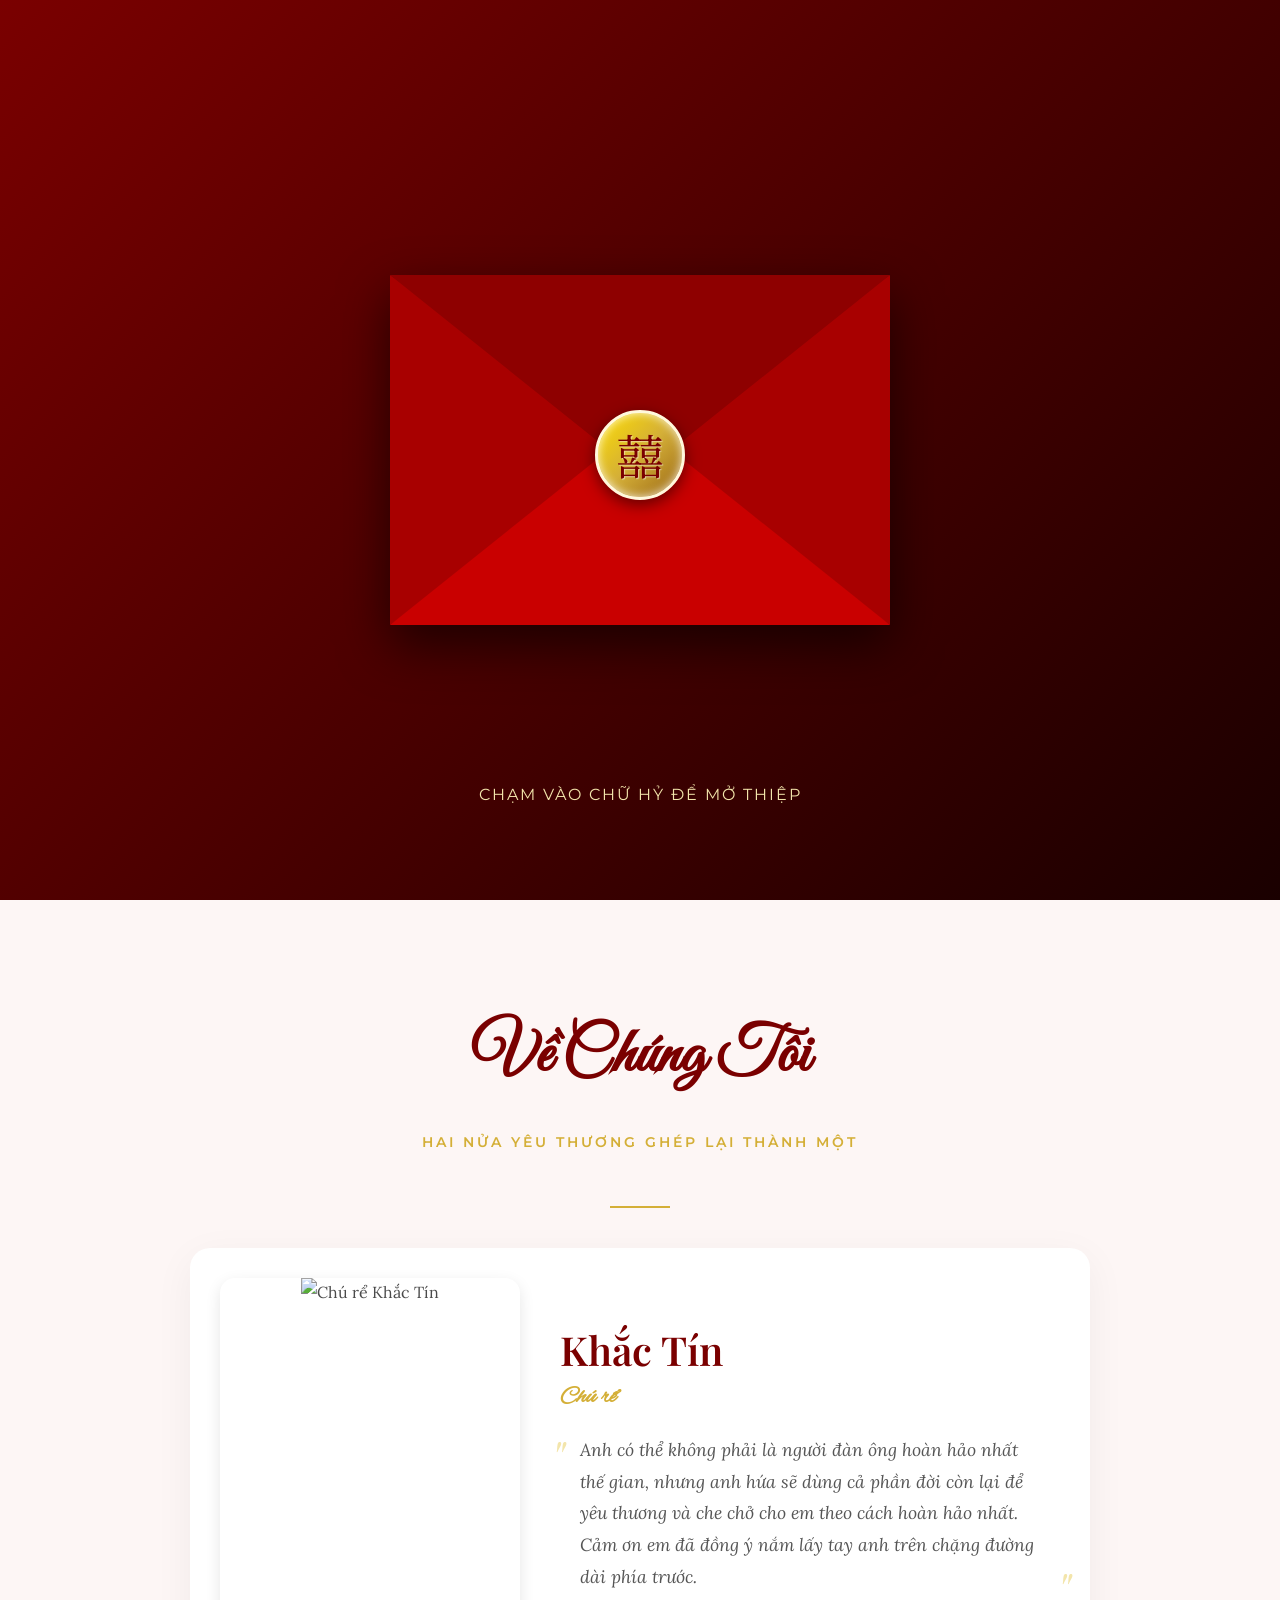
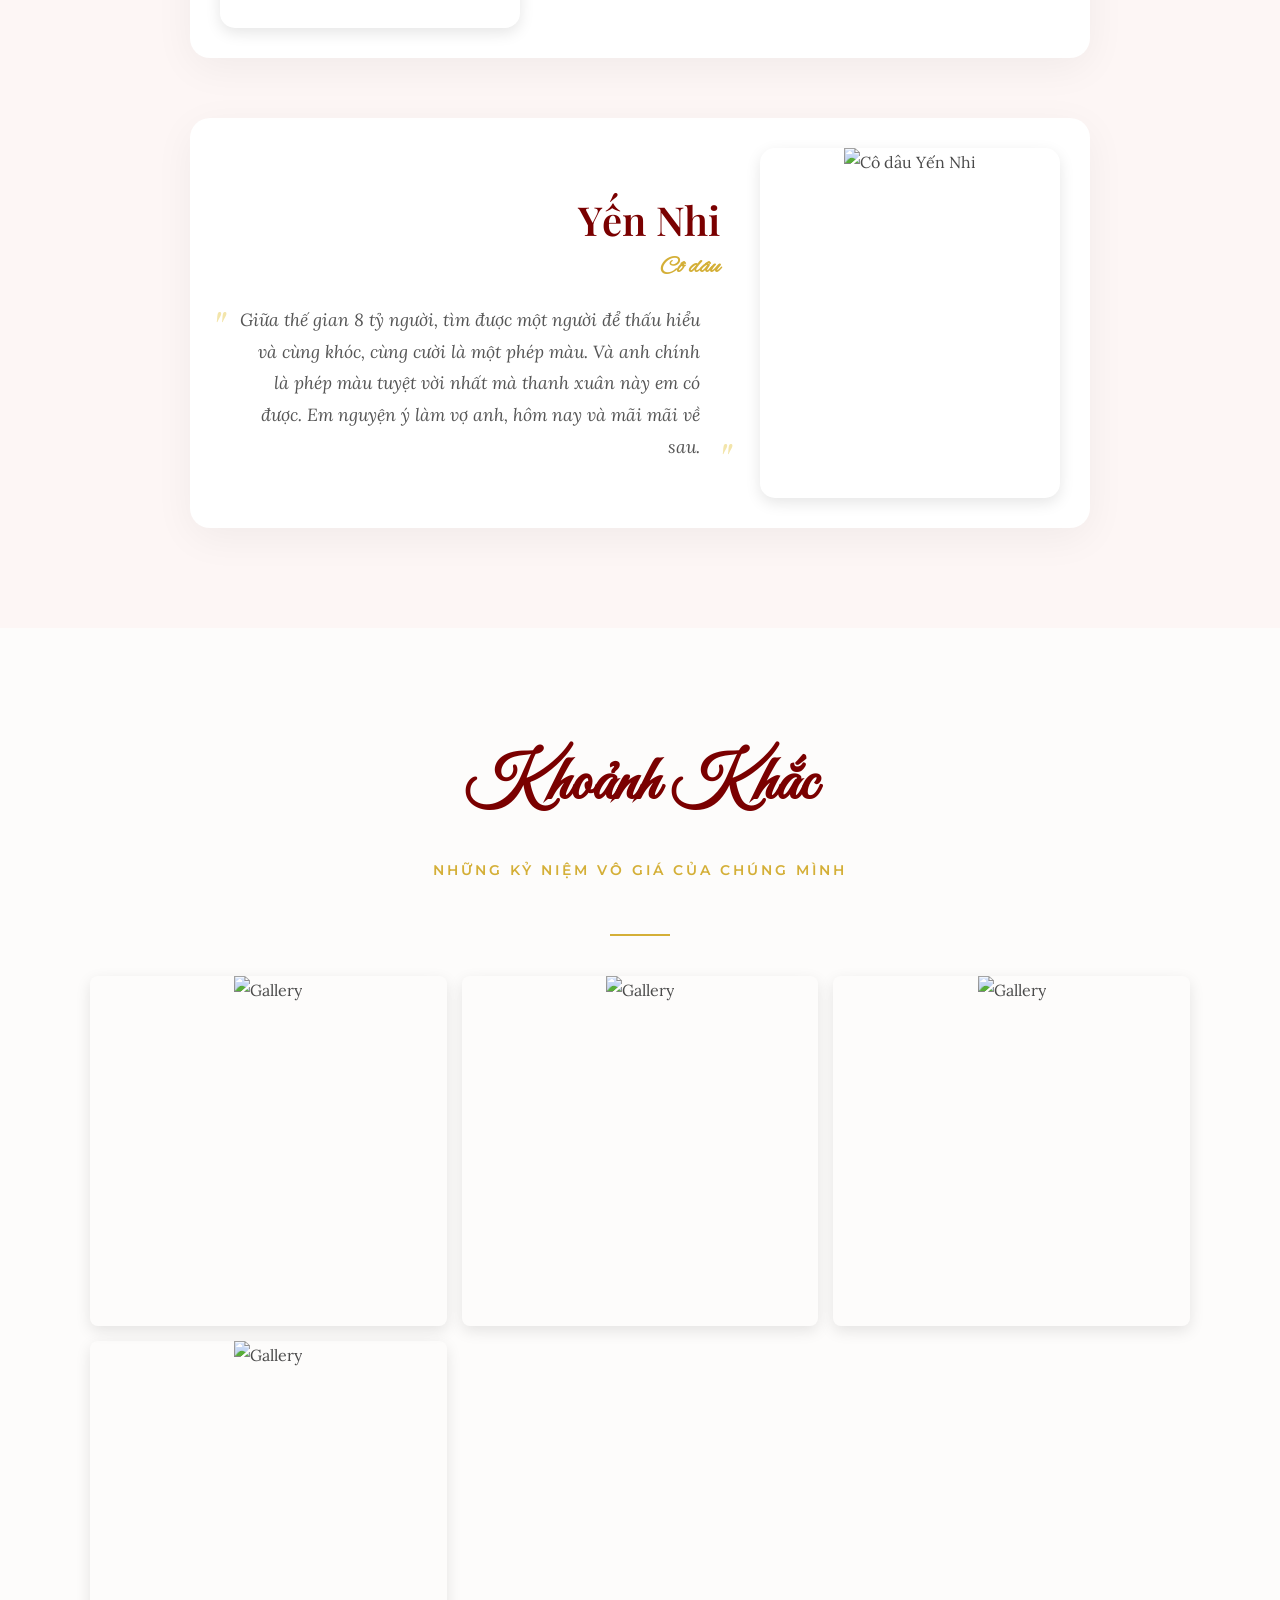
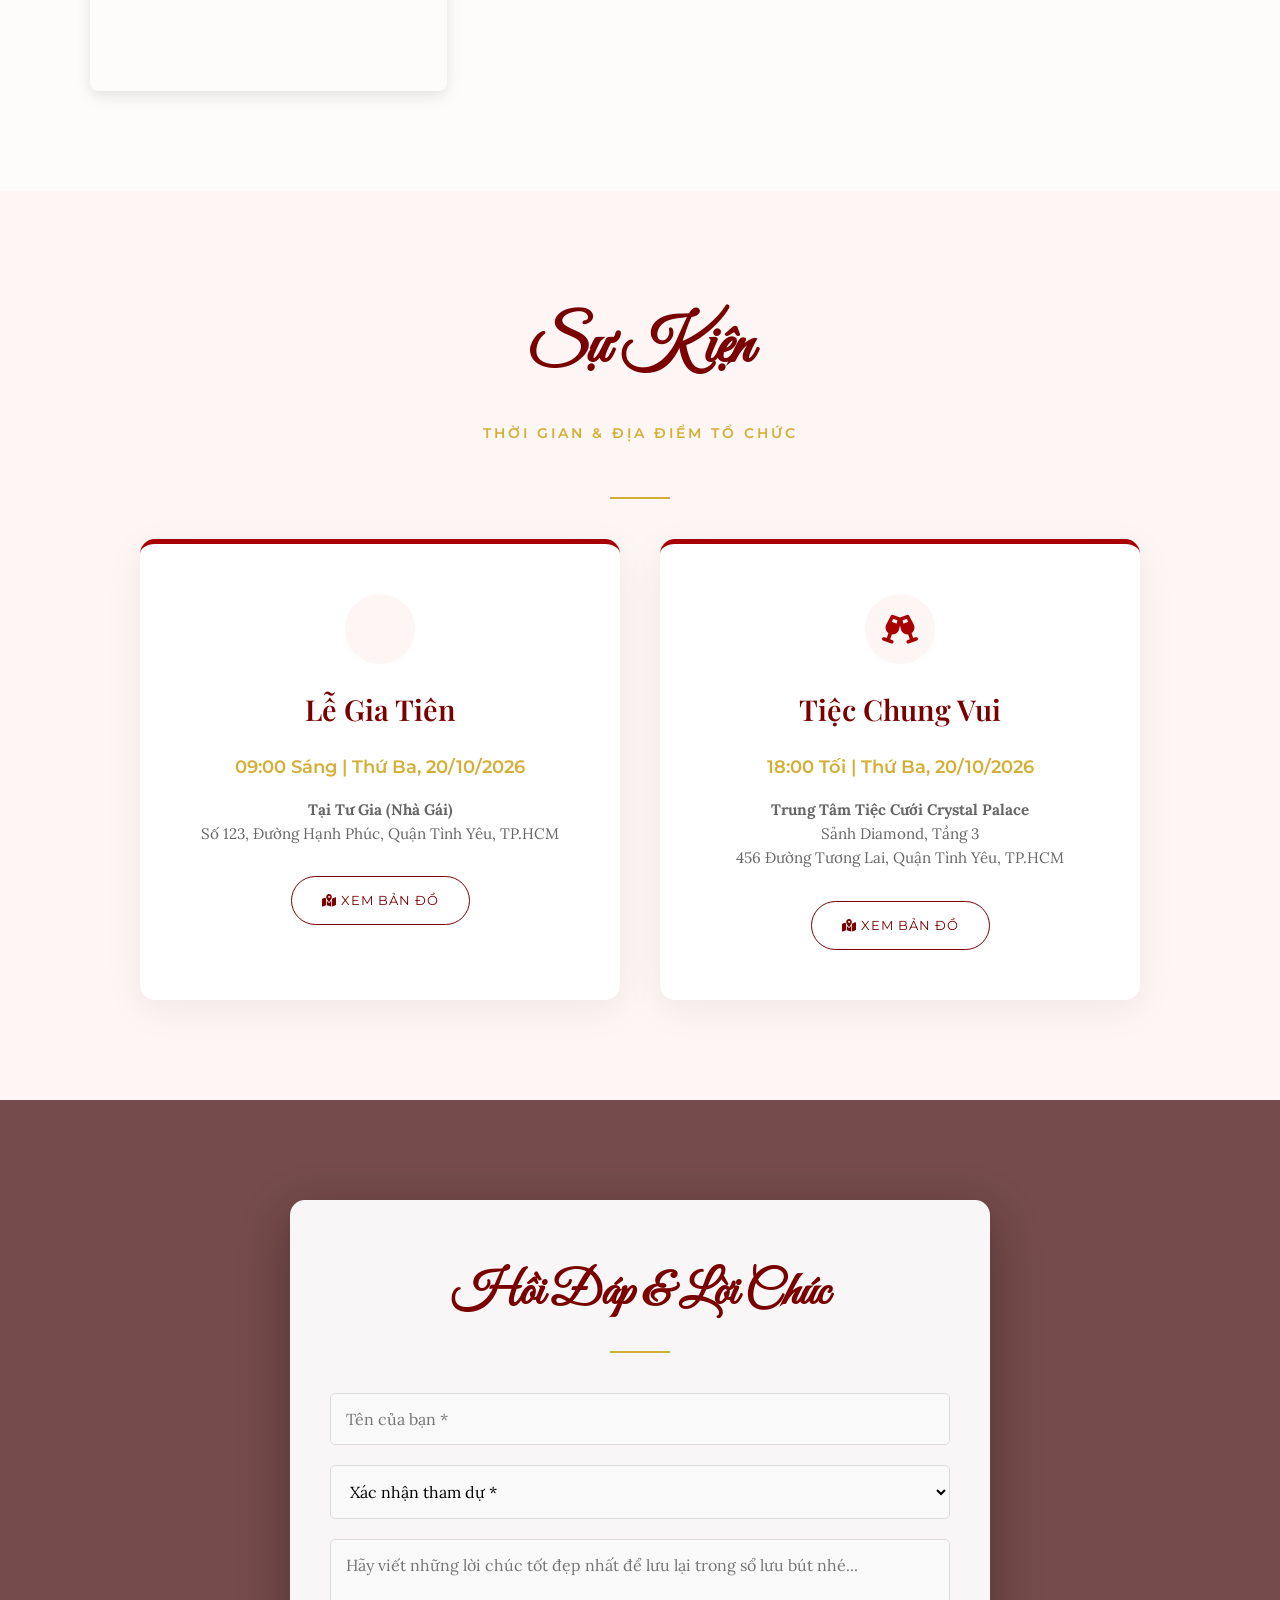
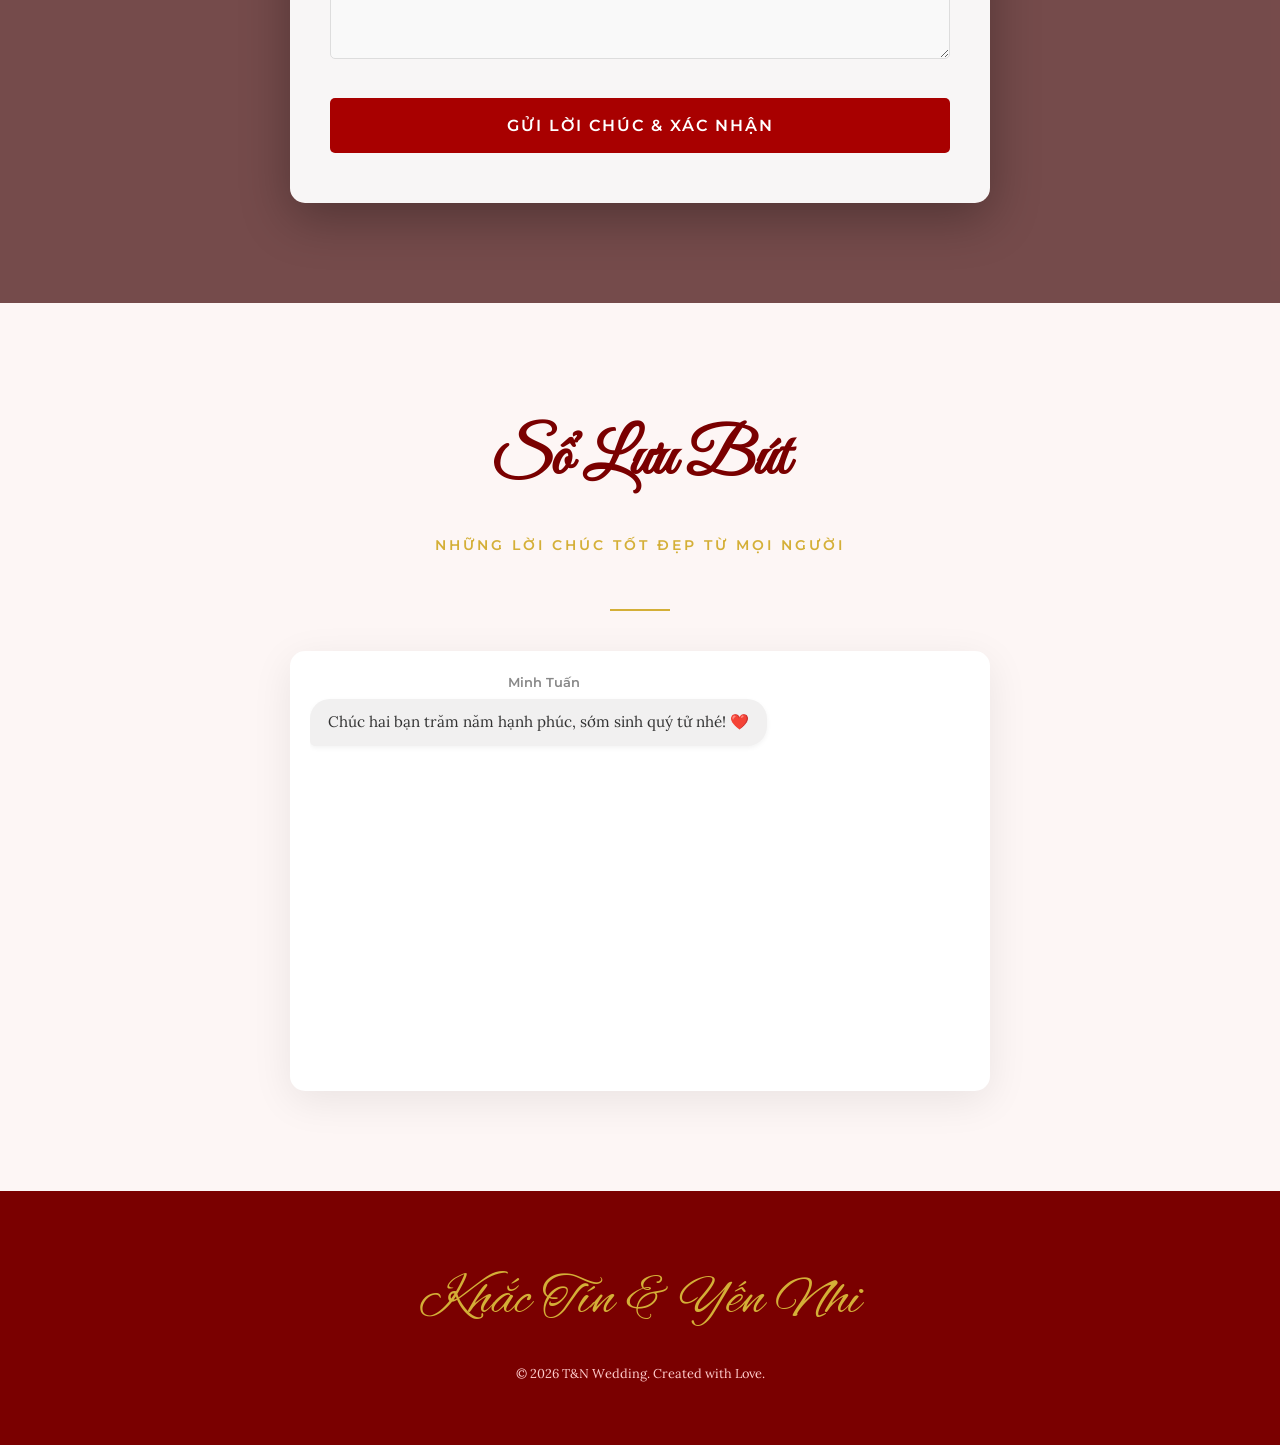
==== index.html @ aceb3335 "Add files via upload" ====
<!DOCTYPE html>
<html lang="vi">
<head>
    <meta charset="UTF-8">
    <meta name="viewport" content="width=device-width, initial-scale=1.0, maximum-scale=1.0, user-scalable=no">
    <title>Khắc Tín & Yến Nhi | The Wedding</title>

    <link rel="preconnect" href="https://fonts.googleapis.com">
    <link rel="preconnect" href="https://fonts.gstatic.com" crossorigin>
    <link href="https://fonts.googleapis.com/css2?family=Alex+Brush&family=Great+Vibes&family=Lora:ital,wght@0,400;0,500;0,600;1,400&family=Montserrat:wght@300;400;500;600&family=Playfair+Display:ital,wght@0,400;0,600;0,700;1,400&family=Noto+Serif+TC:wght@700&display=swap" rel="stylesheet">
    <link rel="stylesheet" href="https://cdnjs.cloudflare.com/ajax/libs/font-awesome/6.4.0/css/all.min.css">

    <style>
        /* ================= VARIABLES ================= */
        :root {
            --primary: #D4AF37; /* Màu vàng Gold */
            --primary-light: #F3E5AB;
            --red-dark: #7A0000; /* Đỏ đô thẫm */
            --red-main: #A80000; /* Đỏ thiệp cưới */
            --red-light: #C90000;
            --dark: #2C3E50;
            --text: #4A4A4A;
            --bg: #FDFCFB;
            --bg-alt: #Fdf6f5; /* Nền hơi ánh hồng nhẹ */
            --font-heading: 'Playfair Display', serif;
            --font-body: 'Lora', serif;
            --font-accent: 'Alex Brush', cursive;
            --font-save: 'Great Vibes', cursive;
            --font-sans: 'Montserrat', sans-serif;
            --font-hy: 'Noto Serif TC', serif; /* Font dành riêng cho chữ Hỷ */
        }

        /* ================= RESET & BASE ================= */
        * { margin: 0; padding: 0; box-sizing: border-box; }
        html { scroll-behavior: smooth; }
        body { font-family: var(--font-body); color: var(--text); background-color: var(--bg); line-height: 1.8; overflow-x: hidden; }
        h1, h2, h3, h4, h5 { font-family: var(--font-heading); color: var(--dark); font-weight: 600; }
        a { text-decoration: none; color: inherit; }

        /* ================= HIỆU ỨNG THIỆP ĐỎ CHỮ HỶ (ENVELOPE SCREEN) ================= */
        #envelope-screen {
            position: fixed; top: 0; left: 0; width: 100%; height: 100%;
            background: linear-gradient(135deg, var(--red-dark), #1a0000); /* Nền tối sang trọng */
            z-index: 99999; display: flex; justify-content: center; align-items: center;
            transition: opacity 1.5s ease, visibility 1.5s ease;
        }

        .env-scale-container {
            display: flex; justify-content: center; align-items: center;
            width: 100%; height: 100%;
        }

        .env-wrapper {
            position: relative; 
            width: 500px; height: 350px;
            perspective: 1000px; 
            animation: floatEnv 3s ease-in-out infinite alternate;
        }

        @keyframes floatEnv {
            0% { transform: translateY(0); }
            100% { transform: translateY(-15px); }
        }

        .env-back { position: absolute; width: 100%; height: 100%; background: var(--red-dark); border-radius: 5px; z-index: 1; box-shadow: 0 20px 50px rgba(0,0,0,0.6); }
        
        .env-letter {
            position: absolute; top: 15px; left: 15px; width: 470px; height: 320px;
            background: #fff url('https://www.transparenttextures.com/patterns/cream-paper.png');
            z-index: 2; border-radius: 5px; box-shadow: 0 2px 10px rgba(0,0,0,0.2);
            display: flex; flex-direction: column; align-items: center; padding-top: 40px;
            opacity: 0; 
            visibility: hidden;
            transition: transform 1s cubic-bezier(0.25, 1, 0.5, 1), opacity 0.5s ease; 
        }
        
        .env-letter h3 { font-family: var(--font-accent); color: var(--red-main); font-size: clamp(2rem, 6vw, 3rem); margin: 0; line-height: 1; text-shadow: 1px 1px 2px rgba(0,0,0,0.1); }
        .env-letter p { font-family: var(--font-sans); font-size: clamp(0.7rem, 2vw, 0.85rem); letter-spacing: 3px; color: var(--text); margin-top: 15px; text-transform: uppercase; font-weight: 600; }
        .env-letter .date { font-family: var(--font-heading); font-size: clamp(1.1rem, 3vw, 1.5rem); color: var(--primary); margin-top: 20px; font-weight: bold; letter-spacing: 2px;}
        
        .env-left { position: absolute; top: 0; left: 0; width: 0; height: 0; border-style: solid; border-width: 175px 0 175px 250px; border-color: transparent transparent transparent var(--red-main); z-index: 3; }
        .env-right { position: absolute; top: 0; right: 0; width: 0; height: 0; border-style: solid; border-width: 175px 250px 175px 0; border-color: transparent var(--red-main) transparent transparent; z-index: 3; }
        .env-bottom { position: absolute; bottom: 0; left: 0; width: 0; height: 0; border-style: solid; border-width: 0 250px 200px 250px; border-color: transparent transparent var(--red-light) transparent; z-index: 4; }
        
        .env-flap {
            position: absolute; top: 0; left: 0; width: 0; height: 0;
            border-style: solid; border-width: 200px 250px 0 250px;
            border-color: #8E0000 transparent transparent transparent;
            z-index: 5; transform-origin: top; transition: transform 0.8s ease;
        }

        .env-seal {
            position: absolute; top: 180px; left: 50%; transform: translate(-50%, -50%);
            width: 90px; height: 90px; background: linear-gradient(135deg, #FFDF00, #D4AF37, #996515); 
            border-radius: 50%; z-index: 6; cursor: pointer; color: var(--red-dark); 
            display: flex; align-items: center; justify-content: center;
            box-shadow: 0 5px 15px rgba(0,0,0,0.5), inset 0 0 10px rgba(255,255,255,0.8);
            transition: opacity 0.3s ease, transform 0.3s ease; border: 3px solid #FFF8DC;
        }
        .env-seal:hover { transform: translate(-50%, -50%) scale(1.1); box-shadow: 0 5px 25px rgba(212, 175, 55, 0.8); }
        .env-seal::after { content: '囍'; font-family: var(--font-hy); font-size: 3rem; line-height: 1; text-shadow: 1px 1px 1px rgba(255,255,255,0.5); }

        .env-wrapper.open { animation: none; }
        .env-wrapper.open .env-flap { transform: rotateX(180deg); z-index: 1;}
        .env-wrapper.open .env-seal { opacity: 0; pointer-events: none; }
        .env-wrapper.open .env-letter { opacity: 1; visibility: visible; }
        .env-wrapper.open .env-letter.slide-up { transform: translateY(-120px); z-index: 6; }

        .click-guide { position: absolute; bottom: 10%; color: var(--primary-light); font-family: var(--font-sans); letter-spacing: 2px; font-size: 1rem; animation: pulse 2s infinite; text-transform: uppercase;}

        @media (max-width: 600px) {
            .env-wrapper { transform: scale(0.65); }
            @keyframes floatEnv { 0% { transform: scale(0.65) translateY(0); } 100% { transform: scale(0.65) translateY(-10px); } }
            .env-wrapper.open { transform: scale(0.65); }
        }

        /* ================= MUSIC CONTROLS ================= */
        .music-controls { position: fixed; bottom: 30px; right: 30px; z-index: 1000; display: flex; gap: 10px; align-items: center; }
        .ctrl-btn { width: 45px; height: 45px; border-radius: 50%; background: rgba(255, 255, 255, 0.9); color: var(--red-main); display: flex; justify-content: center; align-items: center; font-size: 1.2rem; cursor: pointer; border: 1px solid var(--red-main); box-shadow: 0 4px 15px rgba(0,0,0,0.1); transition: all 0.3s; }
        .ctrl-btn:hover { background: var(--red-main); color: #fff; }
        #play-btn.playing { animation: rotateDisk 4s linear infinite; background: var(--red-main); color: #fff; }
        @keyframes rotateDisk { 100% { transform: rotate(360deg); } }

        /* ================= MOUSE TRAIL (HOA HỒNG RƠI) ================= */
        .trail-petal { position: absolute; pointer-events: none; z-index: 9998; width: 15px; height: 15px; background: rgba(201, 0, 0, 0.6); border-radius: 50% 0 50% 0; animation: fadeFloat 1.5s ease-out forwards; box-shadow: inset 0 0 5px rgba(0,0,0,0.2); }
        @keyframes fadeFloat { 0% { opacity: 1; transform: scale(1) rotate(0deg); } 100% { opacity: 0; transform: scale(0.5) translate(20px, 50px) rotate(180deg); } }

        /* ================= ANIMATIONS ================= */
        .fade-up { opacity: 0; transform: translateY(40px); transition: opacity 1s ease-out, transform 1s ease-out; }
        .is-visible { opacity: 1; transform: translateY(0) scale(1); }
        .delay-1 { transition-delay: 0.2s; } .delay-2 { transition-delay: 0.4s; }

        /* ================= HERO SECTION (TÊN & NGÀY CƯỚI) ================= */
        .hero { position: relative; height: 100vh; background: url('https://images.unsplash.com/photo-1511285560929-80b456fea0bc?q=80&w=2000&auto=format&fit=crop') center/cover no-repeat; background-attachment: fixed; display: flex; align-items: center; justify-content: center; text-align: center; color: #fff; overflow: hidden; }
        .hero::before { content: ''; position: absolute; top: 0; left: 0; width: 100%; height: 100%; background: linear-gradient(to bottom, rgba(0,0,0,0.3) 0%, rgba(122,0,0,0.6) 100%); }
        .hero-content { position: relative; z-index: 2; padding: 20px; width: 100%;}
        
        .hero-subtitle { font-family: var(--font-save); font-size: clamp(2.5rem, 6vw, 4rem); color: var(--primary-light); margin-bottom: 5px; text-shadow: 2px 2px 5px rgba(0,0,0,0.6); }
        .hero-title { font-family: var(--font-accent); font-size: clamp(3.5rem, 10vw, 7rem); margin-bottom: 10px; text-shadow: 2px 2px 8px rgba(0,0,0,0.7); line-height: 1.2; }
        .hero-date { font-family: var(--font-heading); font-size: clamp(1.2rem, 3vw, 2.5rem); font-weight: 700; letter-spacing: 4px; border-top: 2px solid var(--primary); border-bottom: 2px solid var(--primary); display: inline-block; padding: 10px 30px; margin-top: 15px; text-shadow: 1px 1px 3px rgba(0,0,0,0.5); color: #fff; }

        /* ================= SECTION COMMON ================= */
        .section { padding: 100px 20px; text-align: center; }
        .section-bg { background-color: var(--bg-alt); }
        .section-title { margin-bottom: 15px; color: var(--red-dark); font-family: var(--font-save); font-size: clamp(3rem, 8vw, 4rem); }
        .section-subtitle { font-family: var(--font-sans); font-size: 0.9rem; letter-spacing: 3px; color: var(--primary); text-transform: uppercase; display: block; margin-bottom: 50px; font-weight: 600; }
        .divider { width: 60px; height: 2px; background: var(--primary); margin: 0 auto 40px; }

        /* ================= LỜI NÓI CÔ DÂU CHÚ RỂ ================= */
        .couple-container { max-width: 900px; margin: 0 auto; display: flex; flex-direction: column; gap: 60px; }
        .couple-card { display: flex; align-items: center; gap: 40px; background: #fff; padding: 30px; border-radius: 20px; box-shadow: 0 10px 40px rgba(0,0,0,0.05); }
        .couple-card.reverse { flex-direction: row-reverse; }
        
        .couple-img { flex: 0 0 300px; height: 350px; border-radius: 15px; overflow: hidden; box-shadow: 0 5px 15px rgba(0,0,0,0.1); position: relative; }
        .couple-img img { width: 100%; height: 100%; object-fit: cover; transition: transform 0.6s; }
        .couple-card:hover .couple-img img { transform: scale(1.05); }
        
        .couple-text { flex: 1; text-align: left; }
        .couple-card.reverse .couple-text { text-align: right; }
        .couple-text h3 { font-family: var(--font-heading); font-size: 2.5rem; color: var(--red-dark); margin-bottom: 15px; }
        .couple-text h3 span { font-family: var(--font-accent); font-size: 1.5rem; color: var(--primary); display: block; margin-top: -10px; }
        .couple-text p { font-size: 1.1rem; color: #555; line-height: 1.8; font-style: italic; position: relative; padding: 0 20px; }
        .couple-text p::before, .couple-text p::after { content: '"'; font-family: var(--font-heading); font-size: 3rem; color: var(--primary-light); position: absolute; }
        .couple-text p::before { top: -20px; left: -10px; }
        .couple-text p::after { bottom: -40px; right: -10px; }

        /* ================= GALLERY & LIGHTBOX ================= */
        .gallery-grid { display: grid; grid-template-columns: repeat(auto-fit, minmax(280px, 1fr)); gap: 15px; max-width: 1100px; margin: 0 auto; }
        .gallery-item { position: relative; overflow: hidden; border-radius: 8px; height: 350px; cursor: pointer; box-shadow: 0 5px 15px rgba(0,0,0,0.1); }
        .gallery-item img { width: 100%; height: 100%; object-fit: cover; transition: transform 0.6s ease; }
        .gallery-item::after { content: 'Xem khoảnh khắc'; font-family: var(--font-sans); position: absolute; top: 50%; left: 50%; transform: translate(-50%, -50%) scale(0); color: #fff; border: 1px solid #fff; padding: 10px 20px; transition: transform 0.4s ease; z-index: 2; text-transform: uppercase; font-size: 0.8rem; letter-spacing: 2px; background: rgba(168, 0, 0, 0.4); }
        .gallery-item::before { content: ''; position: absolute; top: 0; left: 0; width: 100%; height: 100%; background: rgba(0, 0, 0, 0.3); opacity: 0; transition: opacity 0.4s ease; z-index: 1; }
        .gallery-item:hover img { transform: scale(1.1); }
        .gallery-item:hover::before { opacity: 1; }
        .gallery-item:hover::after { transform: translate(-50%, -50%) scale(1); }

        .modal { display: none; position: fixed; z-index: 100000; padding-top: 50px; left: 0; top: 0; width: 100%; height: 100%; background-color: rgba(0,0,0,0.9); backdrop-filter: blur(5px); }
        .modal-content { margin: auto; display: block; max-width: 90%; max-height: 75vh; border-radius: 5px; box-shadow: 0 0 20px rgba(255,255,255,0.1); animation: zoom 0.6s; object-fit: contain; }
        #caption { margin: auto; display: block; width: 80%; max-width: 700px; text-align: center; color: #fff; padding: 20px 0; height: 150px; font-family: var(--font-body); font-size: 1.2rem; font-style: italic; animation: zoom 0.6s; }
        .close { position: absolute; top: 20px; right: 35px; color: #f1f1f1; font-size: 40px; font-weight: bold; transition: 0.3s; cursor: pointer; }
        .close:hover, .close:focus { color: var(--primary); text-decoration: none; cursor: pointer; }
        @keyframes zoom { from {transform:scale(0.8); opacity:0} to {transform:scale(1); opacity:1} }

        /* ================= THỜI GIAN ĐỊA ĐIỂM ================= */
        .events-container { display: flex; flex-wrap: wrap; justify-content: center; gap: 40px; max-width: 1000px; margin: 0 auto; }
        .event-card { flex: 1; min-width: 300px; background: #fff; padding: 50px 30px; border-radius: 15px; box-shadow: 0 10px 40px rgba(0,0,0,0.06); position: relative; border-top: 5px solid var(--red-main); }
        .event-icon { width: 70px; height: 70px; background: var(--bg-alt); border-radius: 50%; display: flex; justify-content: center; align-items: center; margin: 0 auto 20px; font-size: 1.8rem; color: var(--red-main); }
        .event-card h3 { font-size: 1.8rem; margin-bottom: 15px; font-family: var(--font-heading); color: var(--red-dark);}
        .event-time { font-family: var(--font-sans); font-weight: 600; color: var(--primary); margin-bottom: 15px; font-size: 1.1rem; }
        .event-address { color: #666; margin-bottom: 30px; font-size: 0.95rem; line-height: 1.6; }
        .btn { display: inline-block; padding: 12px 30px; background: transparent; color: var(--red-dark); border: 1px solid var(--red-dark); border-radius: 30px; font-family: var(--font-sans); font-size: 0.8rem; text-transform: uppercase; letter-spacing: 1px; transition: all 0.3s; }
        .btn:hover { background: var(--red-main); color: #fff; border-color: var(--red-main); }

        /* ================= RSVP FORM ================= */
        .rsvp-section { background: url('https://images.unsplash.com/photo-1469334031218-e382a71b716b?q=80&w=2000&auto=format&fit=crop') center/cover fixed; position: relative; padding: 100px 20px; }
        .rsvp-section::before { content: ''; position: absolute; top: 0; left: 0; width: 100%; height: 100%; background: rgba(60, 0, 0, 0.7); }
        .rsvp-form { position: relative; z-index: 2; max-width: 700px; margin: 0 auto; background: rgba(255,255,255,0.95); padding: 50px 40px; border-radius: 15px; box-shadow: 0 15px 50px rgba(0,0,0,0.3); }
        .form-group { margin-bottom: 20px; text-align: left; }
        .form-control { width: 100%; padding: 15px; border: 1px solid #ddd; border-radius: 5px; font-family: var(--font-body); font-size: 1rem; background: #f9f9f9; transition: border-color 0.3s; }
        .form-control:focus { outline: none; border-color: var(--red-main); background: #fff; }
        textarea.form-control { resize: vertical; min-height: 120px; }
        .btn-submit { width: 100%; background: var(--red-main); color: #fff; border: none; padding: 18px; font-family: var(--font-sans); font-size: 1rem; font-weight: 600; text-transform: uppercase; letter-spacing: 2px; border-radius: 5px; cursor: pointer; transition: background 0.3s; margin-top: 10px; }
        .btn-submit:hover { background: var(--red-dark); }

        /* ================= SỔ LƯU BÚT (MESSENGER CHAT BUBBLES) ================= */
        .chat-wrapper { max-width: 700px; margin: 0 auto; background: #fff; border-radius: 15px; padding: 20px; box-shadow: 0 10px 40px rgba(0,0,0,0.08); }
        .chat-container { height: 400px; overflow-y: auto; display: flex; flex-direction: column; gap: 15px; padding-right: 10px; scroll-behavior: smooth; }
        .chat-message { display: flex; flex-direction: column; max-width: 80%; animation: popIn 0.5s cubic-bezier(0.175, 0.885, 0.32, 1.275) forwards; opacity: 0; transform: translateY(20px); }
        .chat-message.left { align-self: flex-start; }
        .chat-message.right { align-self: flex-end; }
        .chat-sender { font-size: 0.8rem; font-family: var(--font-sans); color: #888; margin-bottom: 5px; margin-left: 10px; font-weight: 600;}
        .chat-message.right .chat-sender { text-align: right; margin-right: 10px; margin-left: 0; color: var(--red-main); }
        .chat-bubble { padding: 12px 18px; border-radius: 20px; font-size: 0.95rem; line-height: 1.5; word-wrap: break-word; font-family: var(--font-body); box-shadow: 0 2px 5px rgba(0,0,0,0.05);}
        .chat-message.left .chat-bubble { background: #f1f0f0; color: #333; border-bottom-left-radius: 5px; }
        .chat-message.right .chat-bubble { background: var(--red-main); color: #fff; border-bottom-right-radius: 5px; }
        
        @keyframes popIn { to { opacity: 1; transform: translateY(0); } }
        
        /* Tùy chỉnh thanh cuộn cho khung chat */
        .chat-container::-webkit-scrollbar { width: 6px; }
        .chat-container::-webkit-scrollbar-track { background: #f9f9f9; border-radius: 10px;}
        .chat-container::-webkit-scrollbar-thumb { background: #ccc; border-radius: 10px;}
        .chat-container::-webkit-scrollbar-thumb:hover { background: #aaa; }

        footer { background: var(--red-dark); color: #fff; padding: 60px 20px; text-align: center; }
        .footer-names { font-family: var(--font-accent); font-size: 3.5rem; color: var(--primary); margin-bottom: 10px; }

        /* ================= RESPONSIVE ================= */
        @media (max-width: 768px) {
            .couple-card, .couple-card.reverse { flex-direction: column; text-align: center; padding: 20px; }
            .couple-img { flex: none; width: 100%; height: 300px; }
            .couple-text { text-align: center; padding: 20px 0 0 0;}
            .couple-card.reverse .couple-text { text-align: center; }
            
            .gallery-item { height: 250px; }
            .music-controls { bottom: 20px; right: 20px; }
            .rsvp-form { padding: 30px 20px; }
            .chat-message { max-width: 90%; }
        }
    </style>
</head>
<body>

    <audio id="open-sound" src="https://assets.mixkit.co/active_storage/sfx/2045/2045-preview.mp3" preload="auto"></audio>

    <div id="envelope-screen">
        <div class="env-scale-container">
            <div class="env-wrapper" id="env-wrapper">
                <div class="env-back"></div>
                <div class="env-letter" id="env-letter">
                    <h3>Khắc Tín & Yến Nhi</h3>
                    <div class="date">20 . 10 . 2026</div>
                    <p>Trân trọng kính mời</p>
                    <i class="fa-solid fa-heart" style="color: var(--red-main); margin-top: 15px; font-size: 1.5rem;"></i>
                </div>
                <div class="env-left"></div>
                <div class="env-right"></div>
                <div class="env-bottom"></div>
                <div class="env-flap"></div>
                <div class="env-seal" id="env-seal"></div>
            </div>
        </div>
        <p class="click-guide">Chạm vào chữ Hỷ để mở thiệp</p>
    </div>

    <audio id="bg-audio"></audio>
    <div class="music-controls">
        <div class="ctrl-btn" id="play-btn" title="Phát / Tạm dừng"><i class="fa-solid fa-music"></i></div>
        <div class="ctrl-btn" id="next-btn" title="Bài tiếp theo"><i class="fa-solid fa-forward-step"></i></div>
    </div>

    <div id="gallery-modal" class="modal">
        <span class="close" id="close-modal">×</span>
        <img class="modal-content" id="img-01">
        <div id="caption"></div>
    </div>

    <section class="hero" id="top">
        <div class="hero-content fade-up">
            <div class="hero-subtitle">Save The Date</div>
            <h1 class="hero-title">Khắc Tín & Yến Nhi</h1>
            <div class="hero-date">20 . 10 . 2026</div>
        </div>
    </section>

    <section class="section section-bg">
        <h2 class="section-title fade-up">Về Chúng Tôi</h2>
        <span class="section-subtitle fade-up">Hai nửa yêu thương ghép lại thành một</span>
        <div class="divider fade-up"></div>
        
        <div class="couple-container">
            <div class="couple-card fade-up delay-1">
                <div class="couple-img">
                    <img src="https://images.unsplash.com/photo-1506794778202-cad84cf45f1d?q=80&w=800&auto=format&fit=crop" alt="Chú rể Khắc Tín">
                </div>
                <div class="couple-text">
                    <h3>Khắc Tín <span>Chú rể</span></h3>
                    <p>Anh có thể không phải là người đàn ông hoàn hảo nhất thế gian, nhưng anh hứa sẽ dùng cả phần đời còn lại để yêu thương và che chở cho em theo cách hoàn hảo nhất. Cảm ơn em đã đồng ý nắm lấy tay anh trên chặng đường dài phía trước.</p>
                </div>
            </div>

            <div class="couple-card reverse fade-up delay-2">
                <div class="couple-img">
                    <img src="https://images.unsplash.com/photo-1534528741775-53994a69daeb?q=80&w=800&auto=format&fit=crop" alt="Cô dâu Yến Nhi">
                </div>
                <div class="couple-text">
                    <h3>Yến Nhi <span>Cô dâu</span></h3>
                    <p>Giữa thế gian 8 tỷ người, tìm được một người để thấu hiểu và cùng khóc, cùng cười là một phép màu. Và anh chính là phép màu tuyệt vời nhất mà thanh xuân này em có được. Em nguyện ý làm vợ anh, hôm nay và mãi mãi về sau.</p>
                </div>
            </div>
        </div>
    </section>

    <section class="section">
        <h2 class="section-title fade-up">Khoảnh Khắc</h2>
        <span class="section-subtitle fade-up">Những kỷ niệm vô giá của chúng mình</span>
        <div class="divider fade-up"></div>
        <div class="gallery-grid">
            <div class="gallery-item fade-up delay-1" data-caption="Chuyến du lịch đầu tiên cùng nhau. Bầu trời hôm ấy rất xanh, và nụ cười em rất đẹp.">
                <img src="https://images.unsplash.com/photo-1519741497674-611481863552?q=80&w=800&auto=format&fit=crop" alt="Gallery">
            </div>
            <div class="gallery-item fade-up delay-2" data-caption="Khoảnh khắc anh nói 'Làm vợ anh nhé' và cái gật đầu trong nước mắt hạnh phúc của em.">
                <img src="https://images.unsplash.com/photo-1511285560929-80b456fea0bc?q=80&w=800&auto=format&fit=crop" alt="Gallery">
            </div>
            <div class="gallery-item fade-up delay-1" data-caption="Giây phút rèm kéo ra khi em thử váy cưới, anh biết mình là người đàn ông may mắn nhất.">
                <img src="https://images.unsplash.com/photo-1606800052052-a08af7148866?q=80&w=800&auto=format&fit=crop" alt="Gallery">
            </div>
            <div class="gallery-item fade-up delay-2" data-caption="Dù bão giông hay nắng đẹp, chỉ cần nắm tay nhau, chúng ta sẽ vượt qua tất cả.">
                <img src="https://images.unsplash.com/photo-1465495976277-4387d4b0b4c6?q=80&w=800&auto=format&fit=crop" alt="Gallery">
            </div>
        </div>
    </section>

    <section class="section section-bg">
        <h2 class="section-title fade-up">Sự Kiện</h2>
        <span class="section-subtitle fade-up">Thời gian & Địa điểm tổ chức</span>
        <div class="divider fade-up"></div>
        <div class="events-container">
            <div class="event-card fade-up delay-1">
                <div class="event-icon"><i class="fa-solid fa-house-chimney-heart"></i></div>
                <h3>Lễ Gia Tiên</h3>
                <div class="event-time">09:00 Sáng | Thứ Ba, 20/10/2026</div>
                <p class="event-address"><strong>Tại Tư Gia (Nhà Gái)</strong><br>Số 123, Đường Hạnh Phúc, Quận Tình Yêu, TP.HCM</p>
                <a href="https://maps.google.com/?q=Ho+Chi+Minh+City" target="_blank" class="btn"><i class="fa-solid fa-map-location-dot"></i> Xem Bản Đồ</a>
            </div>
            <div class="event-card fade-up delay-2">
                <div class="event-icon"><i class="fa-solid fa-champagne-glasses"></i></div>
                <h3>Tiệc Chung Vui</h3>
                <div class="event-time">18:00 Tối | Thứ Ba, 20/10/2026</div>
                <p class="event-address"><strong>Trung Tâm Tiệc Cưới Crystal Palace</strong><br>Sảnh Diamond, Tầng 3<br>456 Đường Tương Lai, Quận Tình Yêu, TP.HCM</p>
                <a href="https://maps.google.com/?q=Crystal+Palace+Ho+Chi+Minh" target="_blank" class="btn"><i class="fa-solid fa-map-location-dot"></i> Xem Bản Đồ</a>
            </div>
        </div>
    </section>

    <section class="rsvp-section">
        <div class="rsvp-form fade-up">
            <h2 class="section-title" style="text-align: center; color: var(--red-dark); font-size: 3rem;">Hồi Đáp & Lời Chúc</h2>
            <div class="divider"></div>
            <form id="wedding-form">
                <div class="form-group">
                    <input type="text" id="guest-name" class="form-control" placeholder="Tên của bạn *" required>
                </div>
                <div class="form-group">
                    <select class="form-control" required>
                        <option value="" disabled selected>Xác nhận tham dự *</option>
                        <option value="yes">Vâng, tôi sẽ đến chung vui!</option>
                        <option value="no">Rất tiếc, tôi có việc bận không thể đến.</option>
                    </select>
                </div>
                <div class="form-group">
                    <textarea id="guest-message" class="form-control" placeholder="Hãy viết những lời chúc tốt đẹp nhất để lưu lại trong sổ lưu bút nhé..."></textarea>
                </div>
                <button type="submit" class="btn-submit">Gửi Lời Chúc & Xác Nhận</button>
            </form>
        </div>
    </section>

    <section class="section section-bg" id="guestbook-section">
        <h2 class="section-title fade-up">Sổ Lưu Bút</h2>
        <span class="section-subtitle fade-up">Những lời chúc tốt đẹp từ mọi người</span>
        <div class="divider fade-up"></div>
        
        <div class="chat-wrapper fade-up">
            <div class="chat-container" id="chat-container">
                </div>
        </div>
    </section>

    <footer>
        <div class="footer-names fade-up">Khắc Tín & Yến Nhi</div>
        <p style="margin-top: 10px; font-size: 0.8rem; color: #ffcccc;">© 2026 T&N Wedding. Created with Love.</p>
    </footer>

    <script>
        /* ================== 1. ANIMATION MỞ THIỆP ĐỎ CHỮ HỶ ================== */
        const envelopeScreen = document.getElementById('envelope-screen');
        const envWrapper = document.getElementById('env-wrapper');
        const envSeal = document.getElementById('env-seal');
        const envLetter = document.getElementById('env-letter');
        const openSound = document.getElementById('open-sound');

        envSeal.addEventListener('click', () => {
            openSound.play().catch(e => console.log("Lỗi âm thanh: ", e));
            envWrapper.classList.add('open');
            setTimeout(() => { envLetter.classList.add('slide-up'); }, 800);
            setTimeout(() => { envelopeScreen.style.opacity = '0'; }, 2500);
            setTimeout(() => {
                envelopeScreen.style.display = 'none';
                loadTrack(currentTrack);
                playMusic();
            }, 4000);
        });

        /* ================== 2. PLAYLIST ÂM NHẠC ================== */
        const audio = document.getElementById('bg-audio');
        const playBtn = document.getElementById('play-btn');
        const nextBtn = document.getElementById('next-btn');

        const playlist = [
            "https://www.soundhelix.com/examples/mp3/SoundHelix-Song-1.mp3", 
            "https://www.soundhelix.com/examples/mp3/SoundHelix-Song-2.mp3", 
            "https://www.soundhelix.com/examples/mp3/SoundHelix-Song-3.mp3"  
        ];
        
        let currentTrack = 0;
        let isPlaying = false;

        function loadTrack(index) {
            audio.src = playlist[index];
            audio.load();
        }

        function playMusic() {
            audio.play().catch(e => console.log(e));
            isPlaying = true;
            playBtn.classList.add('playing');
            playBtn.innerHTML = '<i class="fa-solid fa-music"></i>';
        }

        function pauseMusic() {
            audio.pause();
            isPlaying = false;
            playBtn.classList.remove('playing');
            playBtn.innerHTML = '<i class="fa-solid fa-volume-xmark"></i>';
        }

        playBtn.addEventListener('click', () => {
            if(isPlaying) pauseMusic();
            else playMusic();
        });

        nextBtn.addEventListener('click', () => {
            currentTrack = (currentTrack + 1) % playlist.length;
            loadTrack(currentTrack);
            if(isPlaying) playMusic();
        });

        audio.addEventListener('ended', () => {
            currentTrack = (currentTrack + 1) % playlist.length;
            loadTrack(currentTrack);
            playMusic();
        });

        /* ================== 3. HIỆU ỨNG HOA HỒNG RƠI THEO TAY ================== */
        let lastPetalTime = 0;
        function createFollowPetal(x, y) {
            const now = Date.now();
            if (now - lastPetalTime < 50) return; 
            lastPetalTime = now;

            const petal = document.createElement('div');
            petal.className = 'trail-petal';
            const size = Math.random() * 10 + 10;
            petal.style.width = size + 'px';
            petal.style.height = size + 'px';
            petal.style.left = (x - size/2) + 'px';
            petal.style.top = (y - size/2) + 'px';
            
            document.body.appendChild(petal);
            setTimeout(() => { petal.remove(); }, 1500);
        }

        document.addEventListener('mousemove', (e) => { createFollowPetal(e.pageX, e.pageY); });
        document.addEventListener('touchmove', (e) => {
            const touch = e.touches[0];
            createFollowPetal(touch.pageX, touch.pageY);
        });

        /* ================== 4. GALLERY LIGHTBOX & THUYẾT MINH ================== */
        const modal = document.getElementById("gallery-modal");
        const modalImg = document.getElementById("img-01");
        const captionText = document.getElementById("caption");
        
        document.querySelectorAll(".gallery-item").forEach(item => {
            item.addEventListener("click", function() {
                modal.style.display = "flex";
                modal.style.flexDirection = "column";
                modal.style.justifyContent = "center";
                modal.style.alignItems = "center";
                modalImg.src = this.querySelector("img").src;
                captionText.innerHTML = this.getAttribute("data-caption");
            });
        });

        document.getElementById("close-modal").onclick = () => modal.style.display = "none";
        window.onclick = (event) => { if (event.target == modal) modal.style.display = "none"; }

        /* ================== 5. HIỆU ỨNG CUỘN CHUỘT (INTERSECTION OBSERVER) ================== */
        const observer = new IntersectionObserver((entries, obs) => {
            entries.forEach(entry => {
                if(entry.isIntersecting) {
                    entry.target.classList.add('is-visible');
                    obs.unobserve(entry.target);
                }
            });
        }, { threshold: 0.1 });

        document.querySelectorAll('.fade-up').forEach(el => observer.observe(el));


        /* ================== 6. XỬ LÝ SỔ LƯU BÚT (CHAT MESSENGER) ================== */
        const chatContainer = document.getElementById('chat-container');
        
        // Mảng chứa các lời chúc mẫu giả lập có sẵn
        const dummyWishes = [
            { name: "Minh Tuấn", text: "Chúc hai bạn trăm năm hạnh phúc, sớm sinh quý tử nhé! ❤️", type: "left" },
            { name: "Hải Yến", text: "Cô dâu xinh quá! Chúc mừng hạnh phúc hai vợ chồng nha 🎉", type: "left" },
            { name: "Anh Hoàng", text: "Hẹn gặp hai em vào ngày trọng đại! Chắc chắn sẽ quẩy hết mình 🍻", type: "left" },
            { name: "Gia đình Bác An", text: "Chúc hai cháu răng long đầu bạc, hạnh phúc viên mãn.", type: "left" }
        ];

        // Hàm tạo bong bóng chat
        function addChatMessage(name, text, type = 'left') {
            if(!text.trim()) return; // Không hiển thị tin nhắn rỗng

            const msgDiv = document.createElement('div');
            msgDiv.className = `chat-message ${type}`;
            msgDiv.innerHTML = `
                <div class="chat-sender">${name}</div>
                <div class="chat-bubble">${text}</div>
            `;
            chatContainer.appendChild(msgDiv);
            
            // Tự động cuộn xuống tin nhắn mới nhất
            setTimeout(() => {
                chatContainer.scrollTop = chatContainer.scrollHeight;
            }, 100);
        }

        // Kích hoạt giả lập tin nhắn nảy lên khi cuộn tới mục Sổ lưu bút
        let chatLoaded = false;
        const chatObserver = new IntersectionObserver((entries) => {
            if(entries[0].isIntersecting && !chatLoaded) {
                chatLoaded = true;
                let delay = 500;
                dummyWishes.forEach(wish => {
                    setTimeout(() => {
                        addChatMessage(wish.name, wish.text, wish.type);
                    }, delay);
                    delay += 1200; // Mỗi bong bóng cách nhau 1.2s
                });
            }
        }, { threshold: 0.5 });
        chatObserver.observe(document.getElementById('guestbook-section'));

        // Xử lý khi Form Gửi lời chúc được Submit
        document.getElementById('wedding-form').addEventListener('submit', function(e) {
            e.preventDefault(); // Ngăn load lại trang
            
            const nameInput = document.getElementById('guest-name').value;
            const messageInput = document.getElementById('guest-message').value;

            // Hiện thông báo cảm ơn
            alert('Cảm ơn bạn! Lời chúc đã được gửi đến Khắc Tín & Yến Nhi.');
            
            // Nếu có lời chúc, lập tức tạo bong bóng chat bên phải (right) đại diện cho người vừa gửi
            if(messageInput.trim() !== "") {
                addChatMessage(nameInput, messageInput, 'right');
            }

            // Xóa rỗng form sau khi gửi
            this.reset();
            
            // Cuộn mượt xuống khu vực Sổ lưu bút để khách xem tin nhắn vừa nhảy lên
            document.getElementById('guestbook-section').scrollIntoView({ behavior: 'smooth' });
        });

    </script>
</body>
</html>
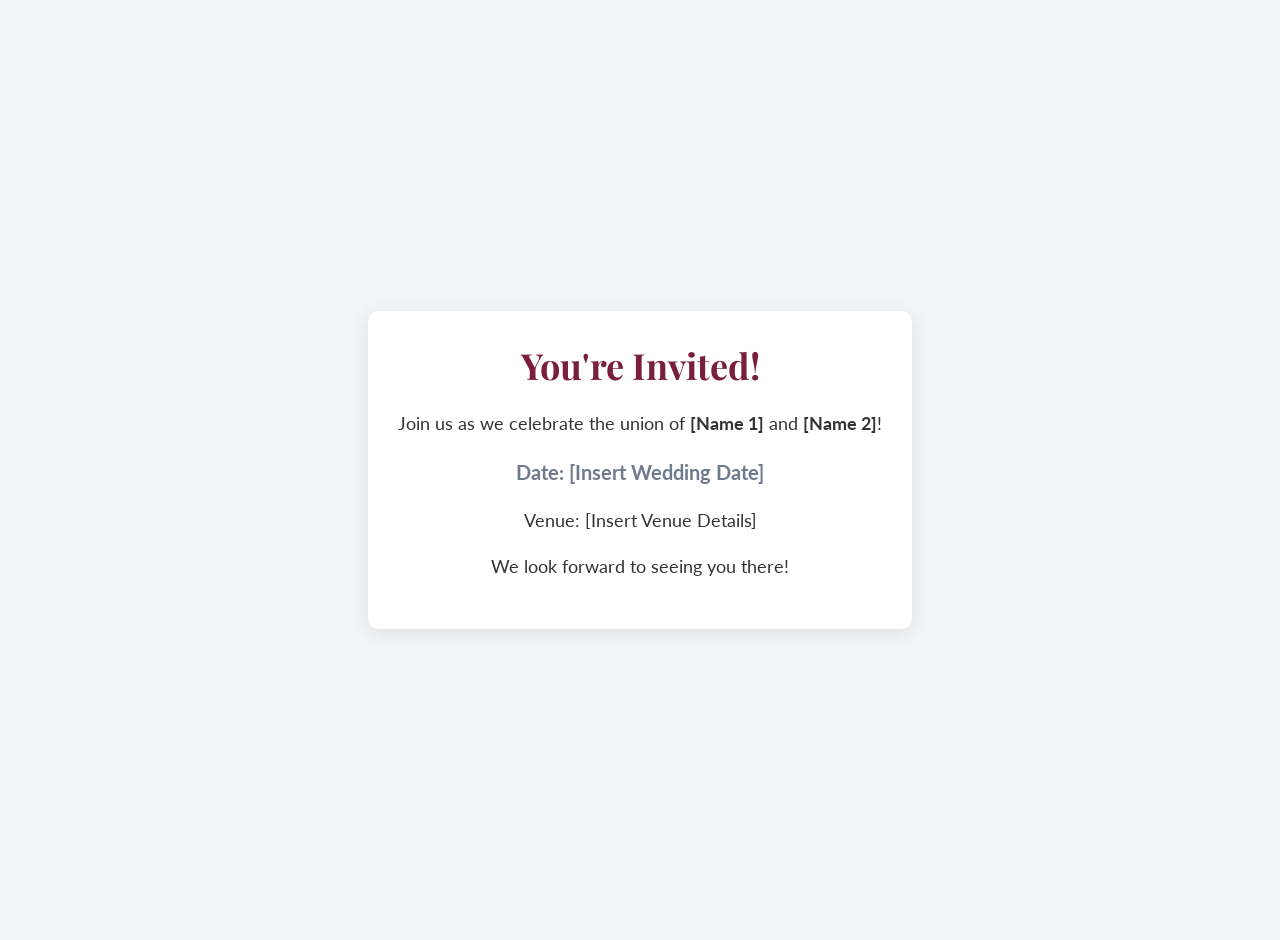
==== commit aa272e79: "Redesigned wedding invitation code" ====
--- a/index.html
+++ b/index.html
@@ -1,591 +1,60 @@
-<!DOCTYPE html>
-<html lang="vi">
-<head>
-    <meta charset="UTF-8">
-    <meta name="viewport" content="width=device-width, initial-scale=1.0, maximum-scale=1.0, user-scalable=no">
-    <title>Khắc Tín & Yến Nhi | The Wedding</title>
-
-    <link rel="preconnect" href="https://fonts.googleapis.com">
-    <link rel="preconnect" href="https://fonts.gstatic.com" crossorigin>
-    <link href="https://fonts.googleapis.com/css2?family=Alex+Brush&family=Great+Vibes&family=Lora:ital,wght@0,400;0,500;0,600;1,400&family=Montserrat:wght@300;400;500;600&family=Playfair+Display:ital,wght@0,400;0,600;0,700;1,400&family=Noto+Serif+TC:wght@700&display=swap" rel="stylesheet">
-    <link rel="stylesheet" href="https://cdnjs.cloudflare.com/ajax/libs/font-awesome/6.4.0/css/all.min.css">
-
-    <style>
-        /* ================= VARIABLES ================= */
-        :root {
-            --primary: #D4AF37; /* Màu vàng Gold */
-            --primary-light: #F3E5AB;
-            --red-dark: #7A0000; /* Đỏ đô thẫm */
-            --red-main: #A80000; /* Đỏ thiệp cưới */
-            --red-light: #C90000;
-            --dark: #2C3E50;
-            --text: #4A4A4A;
-            --bg: #FDFCFB;
-            --bg-alt: #Fdf6f5; /* Nền hơi ánh hồng nhẹ */
-            --font-heading: 'Playfair Display', serif;
-            --font-body: 'Lora', serif;
-            --font-accent: 'Alex Brush', cursive;
-            --font-save: 'Great Vibes', cursive;
-            --font-sans: 'Montserrat', sans-serif;
-            --font-hy: 'Noto Serif TC', serif; /* Font dành riêng cho chữ Hỷ */
-        }
-
-        /* ================= RESET & BASE ================= */
-        * { margin: 0; padding: 0; box-sizing: border-box; }
-        html { scroll-behavior: smooth; }
-        body { font-family: var(--font-body); color: var(--text); background-color: var(--bg); line-height: 1.8; overflow-x: hidden; }
-        h1, h2, h3, h4, h5 { font-family: var(--font-heading); color: var(--dark); font-weight: 600; }
-        a { text-decoration: none; color: inherit; }
-
-        /* ================= HIỆU ỨNG THIỆP ĐỎ CHỮ HỶ (ENVELOPE SCREEN) ================= */
-        #envelope-screen {
-            position: fixed; top: 0; left: 0; width: 100%; height: 100%;
-            background: linear-gradient(135deg, var(--red-dark), #1a0000); /* Nền tối sang trọng */
-            z-index: 99999; display: flex; justify-content: center; align-items: center;
-            transition: opacity 1.5s ease, visibility 1.5s ease;
-        }
-
-        .env-scale-container {
-            display: flex; justify-content: center; align-items: center;
-            width: 100%; height: 100%;
-        }
-
-        .env-wrapper {
-            position: relative; 
-            width: 500px; height: 350px;
-            perspective: 1000px; 
-            animation: floatEnv 3s ease-in-out infinite alternate;
-        }
-
-        @keyframes floatEnv {
-            0% { transform: translateY(0); }
-            100% { transform: translateY(-15px); }
-        }
-
-        .env-back { position: absolute; width: 100%; height: 100%; background: var(--red-dark); border-radius: 5px; z-index: 1; box-shadow: 0 20px 50px rgba(0,0,0,0.6); }
-        
-        .env-letter {
-            position: absolute; top: 15px; left: 15px; width: 470px; height: 320px;
-            background: #fff url('https://www.transparenttextures.com/patterns/cream-paper.png');
-            z-index: 2; border-radius: 5px; box-shadow: 0 2px 10px rgba(0,0,0,0.2);
-            display: flex; flex-direction: column; align-items: center; padding-top: 40px;
-            opacity: 0; 
-            visibility: hidden;
-            transition: transform 1s cubic-bezier(0.25, 1, 0.5, 1), opacity 0.5s ease; 
-        }
-        
-        .env-letter h3 { font-family: var(--font-accent); color: var(--red-main); font-size: clamp(2rem, 6vw, 3rem); margin: 0; line-height: 1; text-shadow: 1px 1px 2px rgba(0,0,0,0.1); }
-        .env-letter p { font-family: var(--font-sans); font-size: clamp(0.7rem, 2vw, 0.85rem); letter-spacing: 3px; color: var(--text); margin-top: 15px; text-transform: uppercase; font-weight: 600; }
-        .env-letter .date { font-family: var(--font-heading); font-size: clamp(1.1rem, 3vw, 1.5rem); color: var(--primary); margin-top: 20px; font-weight: bold; letter-spacing: 2px;}
-        
-        .env-left { position: absolute; top: 0; left: 0; width: 0; height: 0; border-style: solid; border-width: 175px 0 175px 250px; border-color: transparent transparent transparent var(--red-main); z-index: 3; }
-        .env-right { position: absolute; top: 0; right: 0; width: 0; height: 0; border-style: solid; border-width: 175px 250px 175px 0; border-color: transparent var(--red-main) transparent transparent; z-index: 3; }
-        .env-bottom { position: absolute; bottom: 0; left: 0; width: 0; height: 0; border-style: solid; border-width: 0 250px 200px 250px; border-color: transparent transparent var(--red-light) transparent; z-index: 4; }
-        
-        .env-flap {
-            position: absolute; top: 0; left: 0; width: 0; height: 0;
-            border-style: solid; border-width: 200px 250px 0 250px;
-            border-color: #8E0000 transparent transparent transparent;
-            z-index: 5; transform-origin: top; transition: transform 0.8s ease;
-        }
-
-        .env-seal {
-            position: absolute; top: 180px; left: 50%; transform: translate(-50%, -50%);
-            width: 90px; height: 90px; background: linear-gradient(135deg, #FFDF00, #D4AF37, #996515); 
-            border-radius: 50%; z-index: 6; cursor: pointer; color: var(--red-dark); 
-            display: flex; align-items: center; justify-content: center;
-            box-shadow: 0 5px 15px rgba(0,0,0,0.5), inset 0 0 10px rgba(255,255,255,0.8);
-            transition: opacity 0.3s ease, transform 0.3s ease; border: 3px solid #FFF8DC;
-        }
-        .env-seal:hover { transform: translate(-50%, -50%) scale(1.1); box-shadow: 0 5px 25px rgba(212, 175, 55, 0.8); }
-        .env-seal::after { content: '囍'; font-family: var(--font-hy); font-size: 3rem; line-height: 1; text-shadow: 1px 1px 1px rgba(255,255,255,0.5); }
-
-        .env-wrapper.open { animation: none; }
-        .env-wrapper.open .env-flap { transform: rotateX(180deg); z-index: 1;}
-        .env-wrapper.open .env-seal { opacity: 0; pointer-events: none; }
-        .env-wrapper.open .env-letter { opacity: 1; visibility: visible; }
-        .env-wrapper.open .env-letter.slide-up { transform: translateY(-120px); z-index: 6; }
-
-        .click-guide { position: absolute; bottom: 10%; color: var(--primary-light); font-family: var(--font-sans); letter-spacing: 2px; font-size: 1rem; animation: pulse 2s infinite; text-transform: uppercase;}
-
-        @media (max-width: 600px) {
-            .env-wrapper { transform: scale(0.65); }
-            @keyframes floatEnv { 0% { transform: scale(0.65) translateY(0); } 100% { transform: scale(0.65) translateY(-10px); } }
-            .env-wrapper.open { transform: scale(0.65); }
-        }
-
-        /* ================= MUSIC CONTROLS ================= */
-        .music-controls { position: fixed; bottom: 30px; right: 30px; z-index: 1000; display: flex; gap: 10px; align-items: center; }
-        .ctrl-btn { width: 45px; height: 45px; border-radius: 50%; background: rgba(255, 255, 255, 0.9); color: var(--red-main); display: flex; justify-content: center; align-items: center; font-size: 1.2rem; cursor: pointer; border: 1px solid var(--red-main); box-shadow: 0 4px 15px rgba(0,0,0,0.1); transition: all 0.3s; }
-        .ctrl-btn:hover { background: var(--red-main); color: #fff; }
-        #play-btn.playing { animation: rotateDisk 4s linear infinite; background: var(--red-main); color: #fff; }
-        @keyframes rotateDisk { 100% { transform: rotate(360deg); } }
-
-        /* ================= MOUSE TRAIL (HOA HỒNG RƠI) ================= */
-        .trail-petal { position: absolute; pointer-events: none; z-index: 9998; width: 15px; height: 15px; background: rgba(201, 0, 0, 0.6); border-radius: 50% 0 50% 0; animation: fadeFloat 1.5s ease-out forwards; box-shadow: inset 0 0 5px rgba(0,0,0,0.2); }
-        @keyframes fadeFloat { 0% { opacity: 1; transform: scale(1) rotate(0deg); } 100% { opacity: 0; transform: scale(0.5) translate(20px, 50px) rotate(180deg); } }
-
-        /* ================= ANIMATIONS ================= */
-        .fade-up { opacity: 0; transform: translateY(40px); transition: opacity 1s ease-out, transform 1s ease-out; }
-        .is-visible { opacity: 1; transform: translateY(0) scale(1); }
-        .delay-1 { transition-delay: 0.2s; } .delay-2 { transition-delay: 0.4s; }
-
-        /* ================= HERO SECTION (TÊN & NGÀY CƯỚI) ================= */
-        .hero { position: relative; height: 100vh; background: url('https://images.unsplash.com/photo-1511285560929-80b456fea0bc?q=80&w=2000&auto=format&fit=crop') center/cover no-repeat; background-attachment: fixed; display: flex; align-items: center; justify-content: center; text-align: center; color: #fff; overflow: hidden; }
-        .hero::before { content: ''; position: absolute; top: 0; left: 0; width: 100%; height: 100%; background: linear-gradient(to bottom, rgba(0,0,0,0.3) 0%, rgba(122,0,0,0.6) 100%); }
-        .hero-content { position: relative; z-index: 2; padding: 20px; width: 100%;}
-        
-        .hero-subtitle { font-family: var(--font-save); font-size: clamp(2.5rem, 6vw, 4rem); color: var(--primary-light); margin-bottom: 5px; text-shadow: 2px 2px 5px rgba(0,0,0,0.6); }
-        .hero-title { font-family: var(--font-accent); font-size: clamp(3.5rem, 10vw, 7rem); margin-bottom: 10px; text-shadow: 2px 2px 8px rgba(0,0,0,0.7); line-height: 1.2; }
-        .hero-date { font-family: var(--font-heading); font-size: clamp(1.2rem, 3vw, 2.5rem); font-weight: 700; letter-spacing: 4px; border-top: 2px solid var(--primary); border-bottom: 2px solid var(--primary); display: inline-block; padding: 10px 30px; margin-top: 15px; text-shadow: 1px 1px 3px rgba(0,0,0,0.5); color: #fff; }
-
-        /* ================= SECTION COMMON ================= */
-        .section { padding: 100px 20px; text-align: center; }
-        .section-bg { background-color: var(--bg-alt); }
-        .section-title { margin-bottom: 15px; color: var(--red-dark); font-family: var(--font-save); font-size: clamp(3rem, 8vw, 4rem); }
-        .section-subtitle { font-family: var(--font-sans); font-size: 0.9rem; letter-spacing: 3px; color: var(--primary); text-transform: uppercase; display: block; margin-bottom: 50px; font-weight: 600; }
-        .divider { width: 60px; height: 2px; background: var(--primary); margin: 0 auto 40px; }
-
-        /* ================= LỜI NÓI CÔ DÂU CHÚ RỂ ================= */
-        .couple-container { max-width: 900px; margin: 0 auto; display: flex; flex-direction: column; gap: 60px; }
-        .couple-card { display: flex; align-items: center; gap: 40px; background: #fff; padding: 30px; border-radius: 20px; box-shadow: 0 10px 40px rgba(0,0,0,0.05); }
-        .couple-card.reverse { flex-direction: row-reverse; }
-        
-        .couple-img { flex: 0 0 300px; height: 350px; border-radius: 15px; overflow: hidden; box-shadow: 0 5px 15px rgba(0,0,0,0.1); position: relative; }
-        .couple-img img { width: 100%; height: 100%; object-fit: cover; transition: transform 0.6s; }
-        .couple-card:hover .couple-img img { transform: scale(1.05); }
-        
-        .couple-text { flex: 1; text-align: left; }
-        .couple-card.reverse .couple-text { text-align: right; }
-        .couple-text h3 { font-family: var(--font-heading); font-size: 2.5rem; color: var(--red-dark); margin-bottom: 15px; }
-        .couple-text h3 span { font-family: var(--font-accent); font-size: 1.5rem; color: var(--primary); display: block; margin-top: -10px; }
-        .couple-text p { font-size: 1.1rem; color: #555; line-height: 1.8; font-style: italic; position: relative; padding: 0 20px; }
-        .couple-text p::before, .couple-text p::after { content: '"'; font-family: var(--font-heading); font-size: 3rem; color: var(--primary-light); position: absolute; }
-        .couple-text p::before { top: -20px; left: -10px; }
-        .couple-text p::after { bottom: -40px; right: -10px; }
-
-        /* ================= GALLERY & LIGHTBOX ================= */
-        .gallery-grid { display: grid; grid-template-columns: repeat(auto-fit, minmax(280px, 1fr)); gap: 15px; max-width: 1100px; margin: 0 auto; }
-        .gallery-item { position: relative; overflow: hidden; border-radius: 8px; height: 350px; cursor: pointer; box-shadow: 0 5px 15px rgba(0,0,0,0.1); }
-        .gallery-item img { width: 100%; height: 100%; object-fit: cover; transition: transform 0.6s ease; }
-        .gallery-item::after { content: 'Xem khoảnh khắc'; font-family: var(--font-sans); position: absolute; top: 50%; left: 50%; transform: translate(-50%, -50%) scale(0); color: #fff; border: 1px solid #fff; padding: 10px 20px; transition: transform 0.4s ease; z-index: 2; text-transform: uppercase; font-size: 0.8rem; letter-spacing: 2px; background: rgba(168, 0, 0, 0.4); }
-        .gallery-item::before { content: ''; position: absolute; top: 0; left: 0; width: 100%; height: 100%; background: rgba(0, 0, 0, 0.3); opacity: 0; transition: opacity 0.4s ease; z-index: 1; }
-        .gallery-item:hover img { transform: scale(1.1); }
-        .gallery-item:hover::before { opacity: 1; }
-        .gallery-item:hover::after { transform: translate(-50%, -50%) scale(1); }
-
-        .modal { display: none; position: fixed; z-index: 100000; padding-top: 50px; left: 0; top: 0; width: 100%; height: 100%; background-color: rgba(0,0,0,0.9); backdrop-filter: blur(5px); }
-        .modal-content { margin: auto; display: block; max-width: 90%; max-height: 75vh; border-radius: 5px; box-shadow: 0 0 20px rgba(255,255,255,0.1); animation: zoom 0.6s; object-fit: contain; }
-        #caption { margin: auto; display: block; width: 80%; max-width: 700px; text-align: center; color: #fff; padding: 20px 0; height: 150px; font-family: var(--font-body); font-size: 1.2rem; font-style: italic; animation: zoom 0.6s; }
-        .close { position: absolute; top: 20px; right: 35px; color: #f1f1f1; font-size: 40px; font-weight: bold; transition: 0.3s; cursor: pointer; }
-        .close:hover, .close:focus { color: var(--primary); text-decoration: none; cursor: pointer; }
-        @keyframes zoom { from {transform:scale(0.8); opacity:0} to {transform:scale(1); opacity:1} }
-
-        /* ================= THỜI GIAN ĐỊA ĐIỂM ================= */
-        .events-container { display: flex; flex-wrap: wrap; justify-content: center; gap: 40px; max-width: 1000px; margin: 0 auto; }
-        .event-card { flex: 1; min-width: 300px; background: #fff; padding: 50px 30px; border-radius: 15px; box-shadow: 0 10px 40px rgba(0,0,0,0.06); position: relative; border-top: 5px solid var(--red-main); }
-        .event-icon { width: 70px; height: 70px; background: var(--bg-alt); border-radius: 50%; display: flex; justify-content: center; align-items: center; margin: 0 auto 20px; font-size: 1.8rem; color: var(--red-main); }
-        .event-card h3 { font-size: 1.8rem; margin-bottom: 15px; font-family: var(--font-heading); color: var(--red-dark);}
-        .event-time { font-family: var(--font-sans); font-weight: 600; color: var(--primary); margin-bottom: 15px; font-size: 1.1rem; }
-        .event-address { color: #666; margin-bottom: 30px; font-size: 0.95rem; line-height: 1.6; }
-        .btn { display: inline-block; padding: 12px 30px; background: transparent; color: var(--red-dark); border: 1px solid var(--red-dark); border-radius: 30px; font-family: var(--font-sans); font-size: 0.8rem; text-transform: uppercase; letter-spacing: 1px; transition: all 0.3s; }
-        .btn:hover { background: var(--red-main); color: #fff; border-color: var(--red-main); }
-
-        /* ================= RSVP FORM ================= */
-        .rsvp-section { background: url('https://images.unsplash.com/photo-1469334031218-e382a71b716b?q=80&w=2000&auto=format&fit=crop') center/cover fixed; position: relative; padding: 100px 20px; }
-        .rsvp-section::before { content: ''; position: absolute; top: 0; left: 0; width: 100%; height: 100%; background: rgba(60, 0, 0, 0.7); }
-        .rsvp-form { position: relative; z-index: 2; max-width: 700px; margin: 0 auto; background: rgba(255,255,255,0.95); padding: 50px 40px; border-radius: 15px; box-shadow: 0 15px 50px rgba(0,0,0,0.3); }
-        .form-group { margin-bottom: 20px; text-align: left; }
-        .form-control { width: 100%; padding: 15px; border: 1px solid #ddd; border-radius: 5px; font-family: var(--font-body); font-size: 1rem; background: #f9f9f9; transition: border-color 0.3s; }
-        .form-control:focus { outline: none; border-color: var(--red-main); background: #fff; }
-        textarea.form-control { resize: vertical; min-height: 120px; }
-        .btn-submit { width: 100%; background: var(--red-main); color: #fff; border: none; padding: 18px; font-family: var(--font-sans); font-size: 1rem; font-weight: 600; text-transform: uppercase; letter-spacing: 2px; border-radius: 5px; cursor: pointer; transition: background 0.3s; margin-top: 10px; }
-        .btn-submit:hover { background: var(--red-dark); }
-
-        /* ================= SỔ LƯU BÚT (MESSENGER CHAT BUBBLES) ================= */
-        .chat-wrapper { max-width: 700px; margin: 0 auto; background: #fff; border-radius: 15px; padding: 20px; box-shadow: 0 10px 40px rgba(0,0,0,0.08); }
-        .chat-container { height: 400px; overflow-y: auto; display: flex; flex-direction: column; gap: 15px; padding-right: 10px; scroll-behavior: smooth; }
-        .chat-message { display: flex; flex-direction: column; max-width: 80%; animation: popIn 0.5s cubic-bezier(0.175, 0.885, 0.32, 1.275) forwards; opacity: 0; transform: translateY(20px); }
-        .chat-message.left { align-self: flex-start; }
-        .chat-message.right { align-self: flex-end; }
-        .chat-sender { font-size: 0.8rem; font-family: var(--font-sans); color: #888; margin-bottom: 5px; margin-left: 10px; font-weight: 600;}
-        .chat-message.right .chat-sender { text-align: right; margin-right: 10px; margin-left: 0; color: var(--red-main); }
-        .chat-bubble { padding: 12px 18px; border-radius: 20px; font-size: 0.95rem; line-height: 1.5; word-wrap: break-word; font-family: var(--font-body); box-shadow: 0 2px 5px rgba(0,0,0,0.05);}
-        .chat-message.left .chat-bubble { background: #f1f0f0; color: #333; border-bottom-left-radius: 5px; }
-        .chat-message.right .chat-bubble { background: var(--red-main); color: #fff; border-bottom-right-radius: 5px; }
-        
-        @keyframes popIn { to { opacity: 1; transform: translateY(0); } }
-        
-        /* Tùy chỉnh thanh cuộn cho khung chat */
-        .chat-container::-webkit-scrollbar { width: 6px; }
-        .chat-container::-webkit-scrollbar-track { background: #f9f9f9; border-radius: 10px;}
-        .chat-container::-webkit-scrollbar-thumb { background: #ccc; border-radius: 10px;}
-        .chat-container::-webkit-scrollbar-thumb:hover { background: #aaa; }
-
-        footer { background: var(--red-dark); color: #fff; padding: 60px 20px; text-align: center; }
-        .footer-names { font-family: var(--font-accent); font-size: 3.5rem; color: var(--primary); margin-bottom: 10px; }
-
-        /* ================= RESPONSIVE ================= */
-        @media (max-width: 768px) {
-            .couple-card, .couple-card.reverse { flex-direction: column; text-align: center; padding: 20px; }
-            .couple-img { flex: none; width: 100%; height: 300px; }
-            .couple-text { text-align: center; padding: 20px 0 0 0;}
-            .couple-card.reverse .couple-text { text-align: center; }
-            
-            .gallery-item { height: 250px; }
-            .music-controls { bottom: 20px; right: 20px; }
-            .rsvp-form { padding: 30px 20px; }
-            .chat-message { max-width: 90%; }
-        }
-    </style>
-</head>
-<body>
-
-    <audio id="open-sound" src="https://assets.mixkit.co/active_storage/sfx/2045/2045-preview.mp3" preload="auto"></audio>
-
-    <div id="envelope-screen">
-        <div class="env-scale-container">
-            <div class="env-wrapper" id="env-wrapper">
-                <div class="env-back"></div>
-                <div class="env-letter" id="env-letter">
-                    <h3>Khắc Tín & Yến Nhi</h3>
-                    <div class="date">20 . 10 . 2026</div>
-                    <p>Trân trọng kính mời</p>
-                    <i class="fa-solid fa-heart" style="color: var(--red-main); margin-top: 15px; font-size: 1.5rem;"></i>
-                </div>
-                <div class="env-left"></div>
-                <div class="env-right"></div>
-                <div class="env-bottom"></div>
-                <div class="env-flap"></div>
-                <div class="env-seal" id="env-seal"></div>
-            </div>
-        </div>
-        <p class="click-guide">Chạm vào chữ Hỷ để mở thiệp</p>
-    </div>
-
-    <audio id="bg-audio"></audio>
-    <div class="music-controls">
-        <div class="ctrl-btn" id="play-btn" title="Phát / Tạm dừng"><i class="fa-solid fa-music"></i></div>
-        <div class="ctrl-btn" id="next-btn" title="Bài tiếp theo"><i class="fa-solid fa-forward-step"></i></div>
-    </div>
-
-    <div id="gallery-modal" class="modal">
-        <span class="close" id="close-modal">×</span>
-        <img class="modal-content" id="img-01">
-        <div id="caption"></div>
-    </div>
-
-    <section class="hero" id="top">
-        <div class="hero-content fade-up">
-            <div class="hero-subtitle">Save The Date</div>
-            <h1 class="hero-title">Khắc Tín & Yến Nhi</h1>
-            <div class="hero-date">20 . 10 . 2026</div>
-        </div>
-    </section>
-
-    <section class="section section-bg">
-        <h2 class="section-title fade-up">Về Chúng Tôi</h2>
-        <span class="section-subtitle fade-up">Hai nửa yêu thương ghép lại thành một</span>
-        <div class="divider fade-up"></div>
-        
-        <div class="couple-container">
-            <div class="couple-card fade-up delay-1">
-                <div class="couple-img">
-                    <img src="https://images.unsplash.com/photo-1506794778202-cad84cf45f1d?q=80&w=800&auto=format&fit=crop" alt="Chú rể Khắc Tín">
-                </div>
-                <div class="couple-text">
-                    <h3>Khắc Tín <span>Chú rể</span></h3>
-                    <p>Anh có thể không phải là người đàn ông hoàn hảo nhất thế gian, nhưng anh hứa sẽ dùng cả phần đời còn lại để yêu thương và che chở cho em theo cách hoàn hảo nhất. Cảm ơn em đã đồng ý nắm lấy tay anh trên chặng đường dài phía trước.</p>
-                </div>
-            </div>
-
-            <div class="couple-card reverse fade-up delay-2">
-                <div class="couple-img">
-                    <img src="https://images.unsplash.com/photo-1534528741775-53994a69daeb?q=80&w=800&auto=format&fit=crop" alt="Cô dâu Yến Nhi">
-                </div>
-                <div class="couple-text">
-                    <h3>Yến Nhi <span>Cô dâu</span></h3>
-                    <p>Giữa thế gian 8 tỷ người, tìm được một người để thấu hiểu và cùng khóc, cùng cười là một phép màu. Và anh chính là phép màu tuyệt vời nhất mà thanh xuân này em có được. Em nguyện ý làm vợ anh, hôm nay và mãi mãi về sau.</p>
-                </div>
-            </div>
-        </div>
-    </section>
-
-    <section class="section">
-        <h2 class="section-title fade-up">Khoảnh Khắc</h2>
-        <span class="section-subtitle fade-up">Những kỷ niệm vô giá của chúng mình</span>
-        <div class="divider fade-up"></div>
-        <div class="gallery-grid">
-            <div class="gallery-item fade-up delay-1" data-caption="Chuyến du lịch đầu tiên cùng nhau. Bầu trời hôm ấy rất xanh, và nụ cười em rất đẹp.">
-                <img src="https://images.unsplash.com/photo-1519741497674-611481863552?q=80&w=800&auto=format&fit=crop" alt="Gallery">
-            </div>
-            <div class="gallery-item fade-up delay-2" data-caption="Khoảnh khắc anh nói 'Làm vợ anh nhé' và cái gật đầu trong nước mắt hạnh phúc của em.">
-                <img src="https://images.unsplash.com/photo-1511285560929-80b456fea0bc?q=80&w=800&auto=format&fit=crop" alt="Gallery">
-            </div>
-            <div class="gallery-item fade-up delay-1" data-caption="Giây phút rèm kéo ra khi em thử váy cưới, anh biết mình là người đàn ông may mắn nhất.">
-                <img src="https://images.unsplash.com/photo-1606800052052-a08af7148866?q=80&w=800&auto=format&fit=crop" alt="Gallery">
-            </div>
-            <div class="gallery-item fade-up delay-2" data-caption="Dù bão giông hay nắng đẹp, chỉ cần nắm tay nhau, chúng ta sẽ vượt qua tất cả.">
-                <img src="https://images.unsplash.com/photo-1465495976277-4387d4b0b4c6?q=80&w=800&auto=format&fit=crop" alt="Gallery">
-            </div>
-        </div>
-    </section>
-
-    <section class="section section-bg">
-        <h2 class="section-title fade-up">Sự Kiện</h2>
-        <span class="section-subtitle fade-up">Thời gian & Địa điểm tổ chức</span>
-        <div class="divider fade-up"></div>
-        <div class="events-container">
-            <div class="event-card fade-up delay-1">
-                <div class="event-icon"><i class="fa-solid fa-house-chimney-heart"></i></div>
-                <h3>Lễ Gia Tiên</h3>
-                <div class="event-time">09:00 Sáng | Thứ Ba, 20/10/2026</div>
-                <p class="event-address"><strong>Tại Tư Gia (Nhà Gái)</strong><br>Số 123, Đường Hạnh Phúc, Quận Tình Yêu, TP.HCM</p>
-                <a href="https://maps.google.com/?q=Ho+Chi+Minh+City" target="_blank" class="btn"><i class="fa-solid fa-map-location-dot"></i> Xem Bản Đồ</a>
-            </div>
-            <div class="event-card fade-up delay-2">
-                <div class="event-icon"><i class="fa-solid fa-champagne-glasses"></i></div>
-                <h3>Tiệc Chung Vui</h3>
-                <div class="event-time">18:00 Tối | Thứ Ba, 20/10/2026</div>
-                <p class="event-address"><strong>Trung Tâm Tiệc Cưới Crystal Palace</strong><br>Sảnh Diamond, Tầng 3<br>456 Đường Tương Lai, Quận Tình Yêu, TP.HCM</p>
-                <a href="https://maps.google.com/?q=Crystal+Palace+Ho+Chi+Minh" target="_blank" class="btn"><i class="fa-solid fa-map-location-dot"></i> Xem Bản Đồ</a>
-            </div>
-        </div>
-    </section>
-
-    <section class="rsvp-section">
-        <div class="rsvp-form fade-up">
-            <h2 class="section-title" style="text-align: center; color: var(--red-dark); font-size: 3rem;">Hồi Đáp & Lời Chúc</h2>
-            <div class="divider"></div>
-            <form id="wedding-form">
-                <div class="form-group">
-                    <input type="text" id="guest-name" class="form-control" placeholder="Tên của bạn *" required>
-                </div>
-                <div class="form-group">
-                    <select class="form-control" required>
-                        <option value="" disabled selected>Xác nhận tham dự *</option>
-                        <option value="yes">Vâng, tôi sẽ đến chung vui!</option>
-                        <option value="no">Rất tiếc, tôi có việc bận không thể đến.</option>
-                    </select>
-                </div>
-                <div class="form-group">
-                    <textarea id="guest-message" class="form-control" placeholder="Hãy viết những lời chúc tốt đẹp nhất để lưu lại trong sổ lưu bút nhé..."></textarea>
-                </div>
-                <button type="submit" class="btn-submit">Gửi Lời Chúc & Xác Nhận</button>
-            </form>
-        </div>
-    </section>
-
-    <section class="section section-bg" id="guestbook-section">
-        <h2 class="section-title fade-up">Sổ Lưu Bút</h2>
-        <span class="section-subtitle fade-up">Những lời chúc tốt đẹp từ mọi người</span>
-        <div class="divider fade-up"></div>
-        
-        <div class="chat-wrapper fade-up">
-            <div class="chat-container" id="chat-container">
-                </div>
-        </div>
-    </section>
-
-    <footer>
-        <div class="footer-names fade-up">Khắc Tín & Yến Nhi</div>
-        <p style="margin-top: 10px; font-size: 0.8rem; color: #ffcccc;">© 2026 T&N Wedding. Created with Love.</p>
-    </footer>
-
-    <script>
-        /* ================== 1. ANIMATION MỞ THIỆP ĐỎ CHỮ HỶ ================== */
-        const envelopeScreen = document.getElementById('envelope-screen');
-        const envWrapper = document.getElementById('env-wrapper');
-        const envSeal = document.getElementById('env-seal');
-        const envLetter = document.getElementById('env-letter');
-        const openSound = document.getElementById('open-sound');
-
-        envSeal.addEventListener('click', () => {
-            openSound.play().catch(e => console.log("Lỗi âm thanh: ", e));
-            envWrapper.classList.add('open');
-            setTimeout(() => { envLetter.classList.add('slide-up'); }, 800);
-            setTimeout(() => { envelopeScreen.style.opacity = '0'; }, 2500);
-            setTimeout(() => {
-                envelopeScreen.style.display = 'none';
-                loadTrack(currentTrack);
-                playMusic();
-            }, 4000);
-        });
-
-        /* ================== 2. PLAYLIST ÂM NHẠC ================== */
-        const audio = document.getElementById('bg-audio');
-        const playBtn = document.getElementById('play-btn');
-        const nextBtn = document.getElementById('next-btn');
-
-        const playlist = [
-            "https://www.soundhelix.com/examples/mp3/SoundHelix-Song-1.mp3", 
-            "https://www.soundhelix.com/examples/mp3/SoundHelix-Song-2.mp3", 
-            "https://www.soundhelix.com/examples/mp3/SoundHelix-Song-3.mp3"  
-        ];
-        
-        let currentTrack = 0;
-        let isPlaying = false;
-
-        function loadTrack(index) {
-            audio.src = playlist[index];
-            audio.load();
-        }
-
-        function playMusic() {
-            audio.play().catch(e => console.log(e));
-            isPlaying = true;
-            playBtn.classList.add('playing');
-            playBtn.innerHTML = '<i class="fa-solid fa-music"></i>';
-        }
-
-        function pauseMusic() {
-            audio.pause();
-            isPlaying = false;
-            playBtn.classList.remove('playing');
-            playBtn.innerHTML = '<i class="fa-solid fa-volume-xmark"></i>';
-        }
-
-        playBtn.addEventListener('click', () => {
-            if(isPlaying) pauseMusic();
-            else playMusic();
-        });
-
-        nextBtn.addEventListener('click', () => {
-            currentTrack = (currentTrack + 1) % playlist.length;
-            loadTrack(currentTrack);
-            if(isPlaying) playMusic();
-        });
-
-        audio.addEventListener('ended', () => {
-            currentTrack = (currentTrack + 1) % playlist.length;
-            loadTrack(currentTrack);
-            playMusic();
-        });
-
-        /* ================== 3. HIỆU ỨNG HOA HỒNG RƠI THEO TAY ================== */
-        let lastPetalTime = 0;
-        function createFollowPetal(x, y) {
-            const now = Date.now();
-            if (now - lastPetalTime < 50) return; 
-            lastPetalTime = now;
-
-            const petal = document.createElement('div');
-            petal.className = 'trail-petal';
-            const size = Math.random() * 10 + 10;
-            petal.style.width = size + 'px';
-            petal.style.height = size + 'px';
-            petal.style.left = (x - size/2) + 'px';
-            petal.style.top = (y - size/2) + 'px';
-            
-            document.body.appendChild(petal);
-            setTimeout(() => { petal.remove(); }, 1500);
-        }
-
-        document.addEventListener('mousemove', (e) => { createFollowPetal(e.pageX, e.pageY); });
-        document.addEventListener('touchmove', (e) => {
-            const touch = e.touches[0];
-            createFollowPetal(touch.pageX, touch.pageY);
-        });
-
-        /* ================== 4. GALLERY LIGHTBOX & THUYẾT MINH ================== */
-        const modal = document.getElementById("gallery-modal");
-        const modalImg = document.getElementById("img-01");
-        const captionText = document.getElementById("caption");
-        
-        document.querySelectorAll(".gallery-item").forEach(item => {
-            item.addEventListener("click", function() {
-                modal.style.display = "flex";
-                modal.style.flexDirection = "column";
-                modal.style.justifyContent = "center";
-                modal.style.alignItems = "center";
-                modalImg.src = this.querySelector("img").src;
-                captionText.innerHTML = this.getAttribute("data-caption");
-            });
-        });
-
-        document.getElementById("close-modal").onclick = () => modal.style.display = "none";
-        window.onclick = (event) => { if (event.target == modal) modal.style.display = "none"; }
-
-        /* ================== 5. HIỆU ỨNG CUỘN CHUỘT (INTERSECTION OBSERVER) ================== */
-        const observer = new IntersectionObserver((entries, obs) => {
-            entries.forEach(entry => {
-                if(entry.isIntersecting) {
-                    entry.target.classList.add('is-visible');
-                    obs.unobserve(entry.target);
-                }
-            });
-        }, { threshold: 0.1 });
-
-        document.querySelectorAll('.fade-up').forEach(el => observer.observe(el));
-
-
-        /* ================== 6. XỬ LÝ SỔ LƯU BÚT (CHAT MESSENGER) ================== */
-        const chatContainer = document.getElementById('chat-container');
-        
-        // Mảng chứa các lời chúc mẫu giả lập có sẵn
-        const dummyWishes = [
-            { name: "Minh Tuấn", text: "Chúc hai bạn trăm năm hạnh phúc, sớm sinh quý tử nhé! ❤️", type: "left" },
-            { name: "Hải Yến", text: "Cô dâu xinh quá! Chúc mừng hạnh phúc hai vợ chồng nha 🎉", type: "left" },
-            { name: "Anh Hoàng", text: "Hẹn gặp hai em vào ngày trọng đại! Chắc chắn sẽ quẩy hết mình 🍻", type: "left" },
-            { name: "Gia đình Bác An", text: "Chúc hai cháu răng long đầu bạc, hạnh phúc viên mãn.", type: "left" }
-        ];
-
-        // Hàm tạo bong bóng chat
-        function addChatMessage(name, text, type = 'left') {
-            if(!text.trim()) return; // Không hiển thị tin nhắn rỗng
-
-            const msgDiv = document.createElement('div');
-            msgDiv.className = `chat-message ${type}`;
-            msgDiv.innerHTML = `
-                <div class="chat-sender">${name}</div>
-                <div class="chat-bubble">${text}</div>
-            `;
-            chatContainer.appendChild(msgDiv);
-            
-            // Tự động cuộn xuống tin nhắn mới nhất
-            setTimeout(() => {
-                chatContainer.scrollTop = chatContainer.scrollHeight;
-            }, 100);
-        }
-
-        // Kích hoạt giả lập tin nhắn nảy lên khi cuộn tới mục Sổ lưu bút
-        let chatLoaded = false;
-        const chatObserver = new IntersectionObserver((entries) => {
-            if(entries[0].isIntersecting && !chatLoaded) {
-                chatLoaded = true;
-                let delay = 500;
-                dummyWishes.forEach(wish => {
-                    setTimeout(() => {
-                        addChatMessage(wish.name, wish.text, wish.type);
-                    }, delay);
-                    delay += 1200; // Mỗi bong bóng cách nhau 1.2s
-                });
-            }
-        }, { threshold: 0.5 });
-        chatObserver.observe(document.getElementById('guestbook-section'));
-
-        // Xử lý khi Form Gửi lời chúc được Submit
-        document.getElementById('wedding-form').addEventListener('submit', function(e) {
-            e.preventDefault(); // Ngăn load lại trang
-            
-            const nameInput = document.getElementById('guest-name').value;
-            const messageInput = document.getElementById('guest-message').value;
-
-            // Hiện thông báo cảm ơn
-            alert('Cảm ơn bạn! Lời chúc đã được gửi đến Khắc Tín & Yến Nhi.');
-            
-            // Nếu có lời chúc, lập tức tạo bong bóng chat bên phải (right) đại diện cho người vừa gửi
-            if(messageInput.trim() !== "") {
-                addChatMessage(nameInput, messageInput, 'right');
-            }
-
-            // Xóa rỗng form sau khi gửi
-            this.reset();
-            
-            // Cuộn mượt xuống khu vực Sổ lưu bút để khách xem tin nhắn vừa nhảy lên
-            document.getElementById('guestbook-section').scrollIntoView({ behavior: 'smooth' });
-        });
-
-    </script>
-</body>
+<!DOCTYPE html>
+<html lang="en">
+<head>
+    <meta charset="UTF-8">
+    <meta name="viewport" content="width=device-width, initial-scale=1.0">
+    <title>Elegant Wedding Invitation</title>
+    <link href="https://fonts.googleapis.com/css2?family=Playfair+Display:wght@700&family=Lato:wght@400;300&display=swap" rel="stylesheet">
+    <style>
+        body {
+            font-family: 'Lato', sans-serif;
+            background-color: #f3f5f7;
+            color: #333;
+            margin: 0;
+            padding: 20px;
+            display: flex;
+            justify-content: center;
+            align-items: center;
+            height: 100vh;
+        }
+        .container {
+            background: white;
+            border-radius: 10px;
+            box-shadow: 0 4px 20px rgba(0,0,0,0.1);
+            text-align: center;
+            padding: 30px;
+            animation: pop 0.5s ease;
+            max-width: 600px;
+        }
+        h1 {
+            font-family: 'Playfair Display', serif;
+            font-size: 36px;
+            margin: 0 0 20px;
+            color: #7a1f3b;
+        }
+        p {
+            font-size: 18px;
+            line-height: 1.6;
+        }
+        .date {
+            font-size: 20px;
+            font-weight: bold;
+            margin: 10px 0;
+            color: #6d7b8d;
+        }
+        @keyframes pop {
+            from { transform: scale(0.5); opacity: 0; }
+            to { transform: scale(1); opacity: 1; }
+        }
+    </style>
+</head>
+<body>
+    <div class="container">
+        <h1>You're Invited!</h1>
+        <p>Join us as we celebrate the union of <strong>[Name 1]</strong> and <strong>[Name 2]</strong>!</p>
+        <p class="date">Date: [Insert Wedding Date]</p>
+        <p>Venue: [Insert Venue Details]</p>
+        <p>We look forward to seeing you there!</p>
+    </div>
+</body>
 </html>
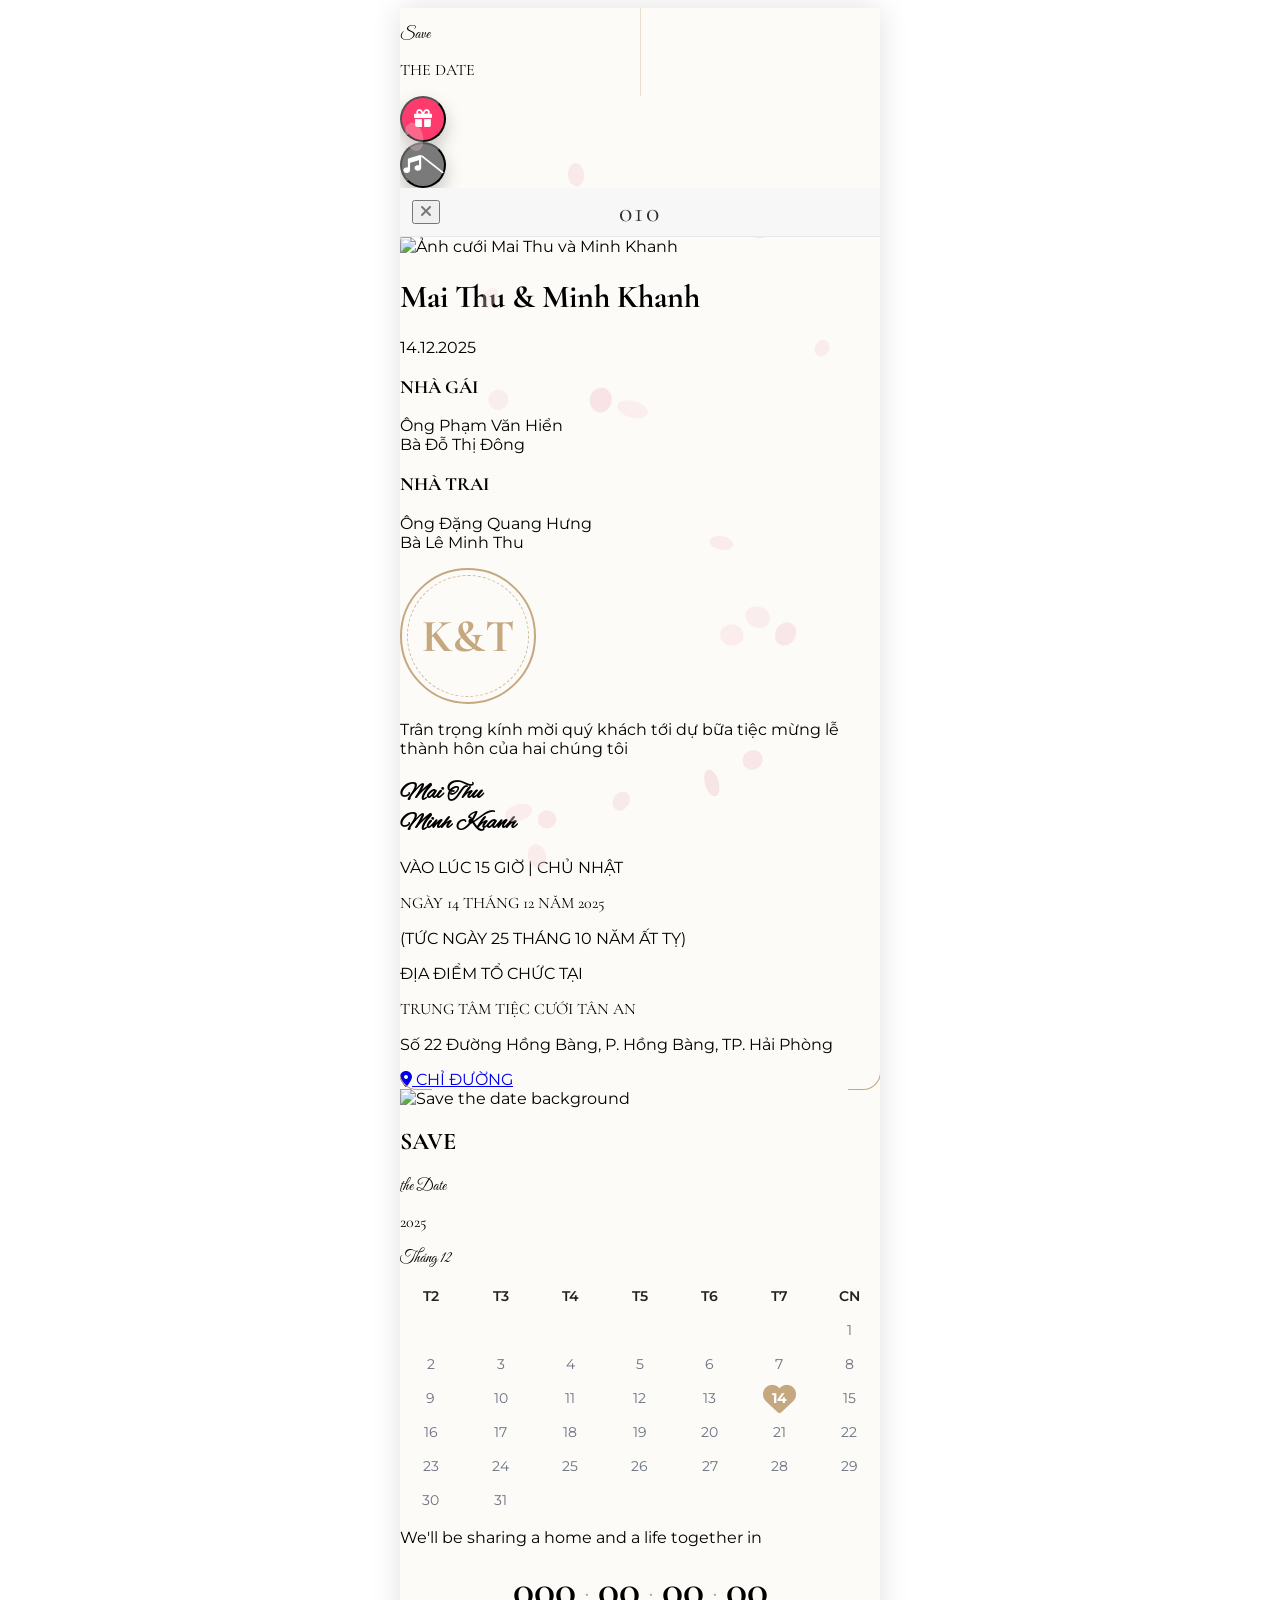
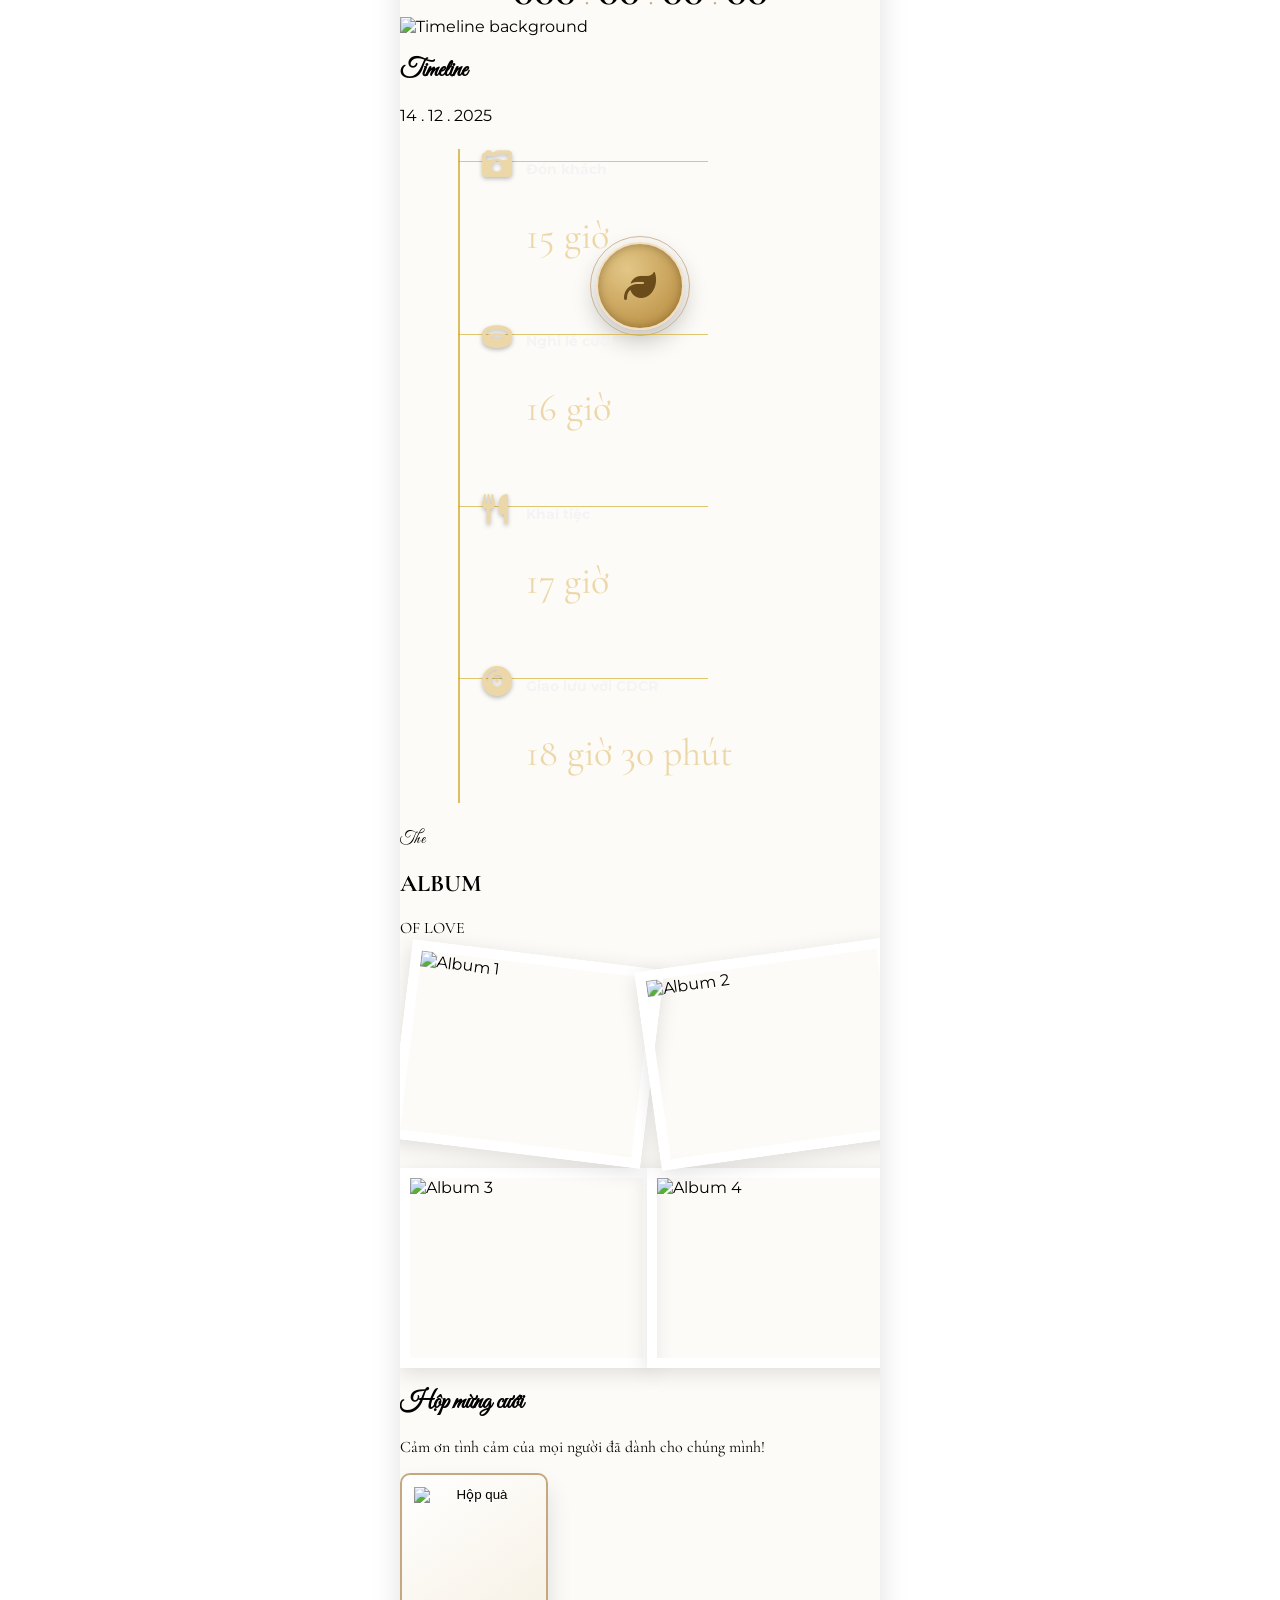
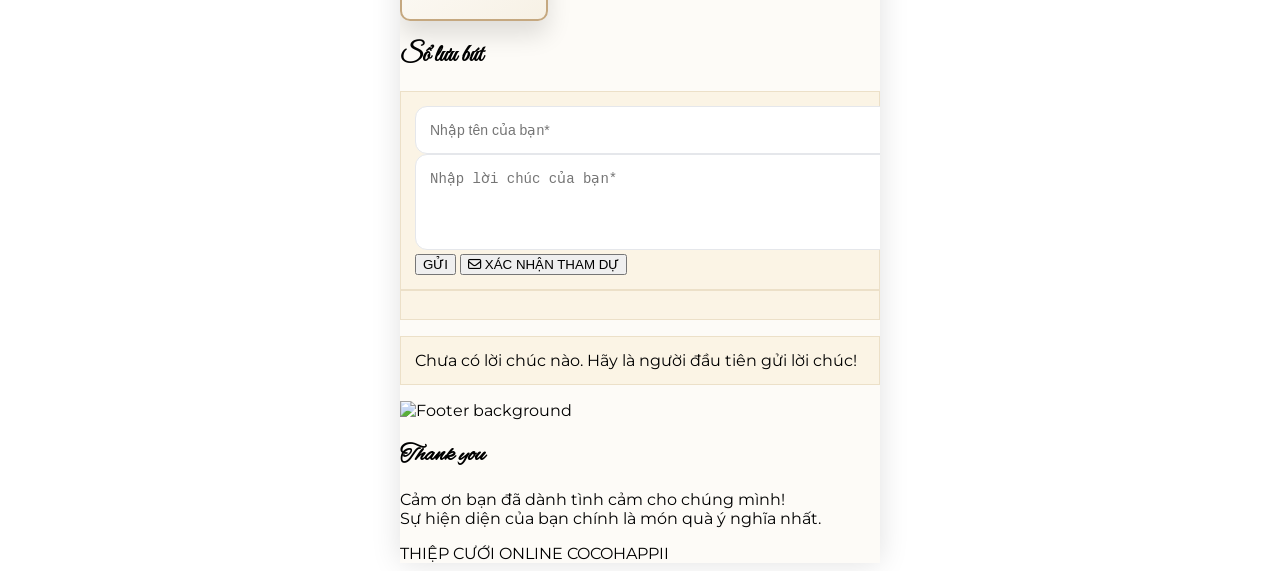
==== commit 250e9def: "Revise HTML for Mai Thu & Minh Khanh wedding invitation Updated the wedding invitation HTML structur" ====
--- a/index.html
+++ b/index.html
@@ -1,60 +1,237 @@
 <!DOCTYPE html>
-<html lang="en">
+<html lang="vi">
 <head>
-    <meta charset="UTF-8">
-    <meta name="viewport" content="width=device-width, initial-scale=1.0">
-    <title>Elegant Wedding Invitation</title>
-    <link href="https://fonts.googleapis.com/css2?family=Playfair+Display:wght@700&family=Lato:wght@400;300&display=swap" rel="stylesheet">
-    <style>
-        body {
-            font-family: 'Lato', sans-serif;
-            background-color: #f3f5f7;
-            color: #333;
-            margin: 0;
-            padding: 20px;
-            display: flex;
-            justify-content: center;
-            align-items: center;
-            height: 100vh;
-        }
-        .container {
-            background: white;
-            border-radius: 10px;
-            box-shadow: 0 4px 20px rgba(0,0,0,0.1);
-            text-align: center;
-            padding: 30px;
-            animation: pop 0.5s ease;
-            max-width: 600px;
-        }
-        h1 {
-            font-family: 'Playfair Display', serif;
-            font-size: 36px;
-            margin: 0 0 20px;
-            color: #7a1f3b;
-        }
-        p {
-            font-size: 18px;
-            line-height: 1.6;
-        }
-        .date {
-            font-size: 20px;
-            font-weight: bold;
-            margin: 10px 0;
-            color: #6d7b8d;
-        }
-        @keyframes pop {
-            from { transform: scale(0.5); opacity: 0; }
-            to { transform: scale(1); opacity: 1; }
-        }
-    </style>
+  <meta charset="UTF-8">
+  <meta name="viewport" content="width=device-width, initial-scale=1.0, maximum-scale=1.0, user-scalable=no">
+  <title>Mai Thu & Minh Khanh - Digital Wedding Invitation</title>
+  <script src="https://cdn.tailwindcss.com"></script>
+  <link rel="preconnect" href="https://fonts.googleapis.com">
+  <link rel="preconnect" href="https://fonts.gstatic.com" crossorigin>
+  <link href="https://fonts.googleapis.com/css2?family=Cormorant+Garamond:wght@400;500;600;700&family=Great+Vibes&family=Montserrat:wght@300;400;500;600;700&family=Alex+Brush&display=swap" rel="stylesheet">
+  <link rel="stylesheet" href="https://cdnjs.cloudflare.com/ajax/libs/font-awesome/6.5.2/css/all.min.css">
+  <link rel="stylesheet" href="./styles.css">
 </head>
-<body>
-    <div class="container">
-        <h1>You're Invited!</h1>
-        <p>Join us as we celebrate the union of <strong>[Name 1]</strong> and <strong>[Name 2]</strong>!</p>
-        <p class="date">Date: [Insert Wedding Date]</p>
-        <p>Venue: [Insert Venue Details]</p>
-        <p>We look forward to seeing you there!</p>
-    </div>
+<body class="bg-[#d7d7d7] text-[#333333] font-sans">
+  <div class="site-shell">
+    <canvas id="petal-canvas" aria-hidden="true"></canvas>
+
+    <div id="preloader" class="fixed inset-0 z-[100] flex flex-col items-center justify-center bg-white">
+      <div class="spinner"></div>
+      <p class="mt-4 text-sm text-gray-500 tracking-wide">Đang tải xem thử...</p>
+    </div>
+
+    <div id="envelope" class="fixed inset-0 z-[90]">
+      <div class="door left">
+        <div class="pt-20 text-center text-[#C5A880]">
+          <p class="font-script text-6xl leading-none">Save</p>
+          <p class="font-serif text-2xl tracking-[0.35em] mt-2">THE DATE</p>
+        </div>
+      </div>
+      <div class="door right"></div>
+      <button id="seal-btn" class="seal" aria-label="Mở thiệp">
+        <i class="fa-solid fa-leaf"></i>
+      </button>
+    </div>
+
+    <audio id="bg-audio" loop preload="none" src="https://www.soundhelix.com/examples/mp3/SoundHelix-Song-1.mp3"></audio>
+
+    <div class="fixed bottom-4 right-4 z-50 flex flex-col gap-3">
+      <button id="fab-gift" class="fab bg-pink-500" aria-label="Đến hộp mừng cưới">
+        <i class="fa-solid fa-gift"></i>
+      </button>
+      <button id="fab-music" class="fab bg-gray-500" aria-label="Bật tắt nhạc">
+        <i class="fa-solid fa-music"></i>
+        <i id="music-off-icon" class="fa-solid fa-slash text-[10px] absolute"></i>
+      </button>
+    </div>
+
+    <main>
+      <div class="top-browser-bar">
+        <button aria-label="Đóng"><i class="fa-solid fa-xmark"></i></button>
+        <span>010</span>
+      </div>
+      <header class="relative h-screen overflow-hidden">
+        <img src="https://images.unsplash.com/photo-1511285560929-80b456fea0bc?auto=format&fit=crop&q=80&w=1200" alt="Ảnh cưới Mai Thu và Minh Khanh" class="w-full h-full object-cover">
+        <div class="absolute inset-0 bg-gradient-to-t from-black/80 via-black/30 to-transparent"></div>
+        <div class="absolute bottom-[14vh] left-1/2 -translate-x-1/2 text-center text-white w-full px-6 reveal">
+          <h1 class="font-serif uppercase tracking-[0.22em] text-3xl">Mai Thu &amp; Minh Khanh</h1>
+          <p class="mt-3 tracking-[0.3em] text-sm">14.12.2025</p>
+        </div>
+      </header>
+
+      <section class="px-6 py-16 bg-[#FDFBF7] text-center">
+        <div class="flex justify-between gap-4 reveal">
+          <article class="w-1/2">
+            <h3 class="font-serif text-lg font-semibold tracking-wider">NHÀ GÁI</h3>
+            <p class="text-sm text-gray-600 leading-7 mt-1">Ông Phạm Văn Hiển<br>Bà Đỗ Thị Đông</p>
+          </article>
+          <article class="w-1/2">
+            <h3 class="font-serif text-lg font-semibold tracking-wider">NHÀ TRAI</h3>
+            <p class="text-sm text-gray-600 leading-7 mt-1">Ông Đặng Quang Hưng<br>Bà Lê Minh Thu</p>
+          </article>
+        </div>
+
+        <article class="mt-10 p-6 sm:p-8 border border-[#C5A880] invitation-frame bg-white shadow-[0_12px_40px_rgba(0,0,0,0.04)] reveal">
+          <div class="monogram-wrap mx-auto mb-6">
+            <div class="monogram">K&amp;T</div>
+          </div>
+          <p class="text-[11px] tracking-[0.12em] leading-6 text-gray-600 uppercase">
+            Trân trọng kính mời quý khách tới dự bữa tiệc mừng lễ thành hôn của hai chúng tôi
+          </p>
+          <h2 class="font-script custom-script text-[#C5A880] text-6xl leading-[0.85] mt-5">Mai Thu<br>Minh Khanh</h2>
+          <p class="mt-7 text-xs tracking-[0.12em] text-gray-600">VÀO LÚC 15 GIỜ | CHỦ NHẬT</p>
+          <p class="font-serif text-2xl font-bold mt-2">NGÀY 14 THÁNG 12 NĂM 2025</p>
+          <p class="text-xs text-gray-600 mt-1">(TỨC NGÀY 25 THÁNG 10 NĂM ẤT TỴ)</p>
+          <p class="text-xs tracking-[0.12em] text-gray-600 mt-8">ĐỊA ĐIỂM TỔ CHỨC TẠI</p>
+          <p class="font-serif text-2xl font-semibold mt-2">TRUNG TÂM TIỆC CƯỚI TÂN AN</p>
+          <p class="text-sm text-gray-600 leading-6 mt-2">Số 22 Đường Hồng Bàng, P. Hồng Bàng, TP. Hải Phòng</p>
+          <a href="https://www.google.com/maps/search/?api=1&query=Trung+T%C3%A2m+Ti%E1%BB%87c+C%C6%B0%E1%BB%9Bi+T%C3%A2n+An+22+H%E1%BB%93ng+B%C3%A0ng+H%E1%BA%A3i+Ph%C3%B2ng" target="_blank" rel="noopener noreferrer" class="inline-flex items-center justify-center gap-2 mt-7 px-8 py-3 border border-[#C5A880] rounded-full text-[#C5A880] text-xs font-semibold tracking-wide">
+            <i class="fa-solid fa-location-dot"></i> CHỈ ĐƯỜNG
+          </a>
+        </article>
+      </section>
+
+      <section class="relative h-[340px] overflow-hidden reveal">
+        <img src="https://images.unsplash.com/photo-1465495976277-4387d4b0b4c6?auto=format&fit=crop&q=80&w=1200" alt="Save the date background" class="w-full h-full object-cover">
+        <div class="absolute inset-0 bg-gradient-to-t from-black/70 via-black/45 to-black/20"></div>
+        <div class="absolute bottom-8 left-6 text-white">
+          <h2 class="font-serif text-5xl leading-none tracking-[0.16em]">SAVE</h2>
+          <p class="font-script text-6xl -mt-2">the Date</p>
+        </div>
+      </section>
+
+      <section class="px-6 py-16 bg-white text-center">
+        <div class="flex items-end justify-center mb-8 reveal">
+          <p class="font-serif text-7xl leading-none text-[#C5A880]">2025</p>
+          <p class="font-script text-5xl text-[#C5A880] -ml-2">Tháng 12</p>
+        </div>
+
+        <div class="calendar reveal">
+          <div>T2</div><div>T3</div><div>T4</div><div>T5</div><div>T6</div><div>T7</div><div>CN</div>
+          <div></div><div></div><div></div><div></div><div></div><div></div><div>1</div>
+          <div>2</div><div>3</div><div>4</div><div>5</div><div>6</div><div>7</div><div>8</div>
+          <div>9</div><div>10</div><div>11</div><div>12</div><div>13</div><div class="heart-day">14</div><div>15</div>
+          <div>16</div><div>17</div><div>18</div><div>19</div><div>20</div><div>21</div><div>22</div>
+          <div>23</div><div>24</div><div>25</div><div>26</div><div>27</div><div>28</div><div>29</div>
+          <div>30</div><div>31</div>
+        </div>
+
+        <p class="mt-10 text-xs text-gray-600 tracking-wide reveal">We'll be sharing a home and a life together in</p>
+        <div class="countdown reveal">
+          <div id="days">000</div><span>:</span><div id="hours">00</div><span>:</span><div id="mins">00</div><span>:</span><div id="secs">00</div>
+        </div>
+      </section>
+
+      <section class="relative py-16 px-6 text-white overflow-hidden timeline-sec">
+        <img src="https://images.unsplash.com/photo-1519741497674-611481863552?auto=format&fit=crop&q=80&w=1200" alt="Timeline background" class="absolute inset-0 w-full h-full object-cover">
+        <div class="absolute inset-0 bg-black/65"></div>
+        <div class="relative z-10">
+          <h2 class="font-script text-7xl text-[#D4AF37] text-center reveal">Timeline</h2>
+          <p class="text-center tracking-[0.35em] text-sm mb-10 reveal">14 . 12 . 2025</p>
+          <div class="timeline-list">
+            <article class="timeline-item reveal">
+              <i class="fa-solid fa-camera-retro timeline-icon"></i>
+              <div><h4>Đón khách</h4><p>15 giờ</p></div>
+            </article>
+            <article class="timeline-item reveal">
+              <i class="fa-solid fa-ring timeline-icon"></i>
+              <div><h4>Nghi lễ cưới</h4><p>16 giờ</p></div>
+            </article>
+            <article class="timeline-item reveal">
+              <i class="fa-solid fa-utensils timeline-icon"></i>
+              <div><h4>Khai tiệc</h4><p>17 giờ</p></div>
+            </article>
+            <article class="timeline-item reveal">
+              <i class="fa-solid fa-compact-disc timeline-icon"></i>
+              <div><h4>Giao lưu với CDCR</h4><p>18 giờ 30 phút</p></div>
+            </article>
+          </div>
+        </div>
+      </section>
+
+      <section class="px-5 py-16 bg-white album-sec">
+        <header class="mb-10 reveal">
+          <p class="font-script text-7xl text-[#C5A880] leading-none">The</p>
+          <h2 class="font-serif text-4xl tracking-[0.25em] ml-8">ALBUM</h2>
+          <p class="font-serif text-sm tracking-[0.45em] text-gray-500 ml-10">OF LOVE</p>
+        </header>
+        <div class="album-grid reveal">
+          <img src="https://images.unsplash.com/photo-1511285560929-80b456fea0bc?auto=format&fit=crop&q=80&w=800" alt="Album 1" class="album-item tilt-right">
+          <img src="https://images.unsplash.com/photo-1519225421980-715cb0215aed?auto=format&fit=crop&q=80&w=800" alt="Album 2" class="album-item tilt-left">
+          <img src="https://images.unsplash.com/photo-1465495976277-4387d4b0b4c6?auto=format&fit=crop&q=80&w=800" alt="Album 3" class="album-item">
+          <img src="https://images.unsplash.com/photo-1606800052052-a08af7148866?auto=format&fit=crop&q=80&w=800" alt="Album 4" class="album-item">
+        </div>
+      </section>
+
+      <section id="gift-section" class="px-6 py-16 bg-[#FDFBF7] text-center">
+        <h2 class="font-script text-7xl text-[#C5A880] reveal">Hộp mừng cưới</h2>
+        <p class="text-gray-600 italic font-serif mt-1 reveal">Cảm ơn tình cảm của mọi người đã dành cho chúng mình!</p>
+        <button id="open-qr" class="gift-box mx-auto mt-10 reveal" aria-label="Mở thông tin chuyển khoản">
+          <img src="https://pngimg.com/d/gift_PNG100271.png" alt="Hộp quà">
+        </button>
+      </section>
+
+      <section class="px-6 py-16 bg-white">
+        <h2 class="font-script text-7xl text-center text-[#C5A880] reveal">Sổ lưu bút</h2>
+        <form id="guestbook-form" class="mt-8 reveal guestbook-panel">
+          <input id="guest-name" type="text" placeholder="Nhập tên của bạn*" class="input-ui mb-3" required>
+          <textarea id="guest-message" rows="4" placeholder="Nhập lời chúc của bạn*" class="input-ui resize-none" required></textarea>
+          <button type="submit" class="w-full mt-3 py-4 rounded-xl bg-[#C5A880] text-white font-semibold tracking-wide">GỬI</button>
+          <button type="button" id="open-rsvp" class="w-full mt-3 py-4 rounded-xl border border-[#C5A880] text-[#C5A880] font-semibold tracking-wide">
+            <i class="fa-regular fa-envelope mr-2"></i> XÁC NHẬN THAM DỰ
+          </button>
+        </form>
+
+        <div id="chat-list" class="mt-5 space-y-3 guestbook-panel !pt-4"></div>
+        <p id="chat-empty" class="text-center text-sm text-gray-500 mt-4 guestbook-panel !py-6">Chưa có lời chúc nào. Hãy là người đầu tiên gửi lời chúc!</p>
+      </section>
+
+      <footer class="relative py-20 px-6 text-center text-white overflow-hidden">
+        <img src="https://images.unsplash.com/photo-1511285560929-80b456fea0bc?auto=format&fit=crop&q=80&w=1200" alt="Footer background" class="absolute inset-0 w-full h-full object-cover">
+        <div class="absolute inset-0 bg-black/60"></div>
+        <div class="relative z-10 reveal">
+          <h2 class="font-script custom-script text-8xl leading-none">Thank you</h2>
+          <p class="mt-4 text-sm leading-7 font-light">
+            Cảm ơn bạn đã dành tình cảm cho chúng mình!<br>
+            Sự hiện diện của bạn chính là món quà ý nghĩa nhất.
+          </p>
+        </div>
+      </footer>
+      <div class="py-6 text-center text-[11px] tracking-[0.25em] text-gray-600 bg-white">THIỆP CƯỚI ONLINE COCOHAPPII</div>
+    </main>
+
+    <div id="qr-modal" class="modal hidden">
+      <div class="modal-card">
+        <button id="close-qr" class="absolute right-4 top-4 text-xl text-gray-500" aria-label="Đóng">
+          <i class="fa-solid fa-xmark"></i>
+        </button>
+        <h3 class="text-center font-semibold text-lg mt-2">Quà cưới</h3>
+        <div class="mt-5 rounded-xl bg-[#1A429A] text-white p-5 text-center">
+          <div class="mx-auto w-12 h-12 rounded-full bg-white text-[#1A429A] font-bold flex items-center justify-center">MB</div>
+          <p class="mt-3">Ngân hàng MB Bank</p>
+          <p class="font-bold text-lg mt-1">MAI THU</p>
+          <p class="text-sm mt-1">STK: 0999999999</p>
+          <div class="mt-4 bg-white rounded-lg p-3">
+            <img src="https://api.qrserver.com/v1/create-qr-code/?size=280x280&data=MB|0999999999|MAI%20THU|CHUC%20MUNG%20HANH%20PHUC" alt="QR chuyển khoản">
+          </div>
+        </div>
+      </div>
+    </div>
+
+    <div id="rsvp-modal" class="modal hidden">
+      <div class="modal-card">
+        <button id="close-rsvp" class="absolute right-4 top-4 text-xl text-gray-500" aria-label="Đóng RSVP">
+          <i class="fa-solid fa-xmark"></i>
+        </button>
+        <h3 class="text-center font-semibold text-lg mt-2">Xác nhận tham dự</h3>
+        <form id="rsvp-form" class="mt-5">
+          <input id="rsvp-name" type="text" placeholder="Tên của bạn*" class="input-ui mb-3" required>
+          <input id="rsvp-count" type="number" min="1" max="10" placeholder="Số lượng người tham dự*" class="input-ui mb-3" required>
+          <button type="submit" class="w-full py-3 rounded-xl bg-[#C5A880] text-white font-semibold">XÁC NHẬN</button>
+        </form>
+      </div>
+    </div>
+  </div>
+  <script src="./script.js"></script>
 </body>
-</html>+</html>
--- a/styles.css
+++ b/styles.css
@@ -0,0 +1,504 @@
+:root {
+  --gold: #c5a880;
+  --dark: #333333;
+  --beige: #fdfbf7;
+  --script: "Great Vibes", cursive;
+  --script-alt: "Alex Brush", cursive;
+  --serif: "Cormorant Garamond", serif;
+  --sans: "Montserrat", sans-serif;
+}
+
+* {
+  -webkit-tap-highlight-color: transparent;
+}
+
+html {
+  scroll-behavior: smooth;
+}
+
+body {
+  font-family: var(--sans);
+}
+
+.site-shell {
+  position: relative;
+  max-width: 480px;
+  margin: 0 auto;
+  background: var(--beige);
+  box-shadow: 0 0 28px rgba(0, 0, 0, 0.12);
+  overflow: hidden;
+  min-height: 100vh;
+}
+.top-browser-bar {
+  position: sticky;
+  top: 0;
+  z-index: 40;
+  height: 48px;
+  display: flex;
+  align-items: center;
+  justify-content: center;
+  background: #f7f7f7;
+  border-bottom: 1px solid #e8e8e8;
+  color: #2e2e2e;
+}
+.top-browser-bar button {
+  position: absolute;
+  left: 12px;
+  font-size: 16px;
+  color: #777;
+}
+.top-browser-bar span {
+  font-family: var(--serif);
+  letter-spacing: 0.08em;
+  font-size: 28px;
+}
+
+.font-script {
+  font-family: var(--script);
+}
+.custom-script {
+  font-family: var(--script-alt);
+}
+
+.font-serif {
+  font-family: var(--serif);
+}
+
+#petal-canvas {
+  position: fixed;
+  top: 0;
+  left: 50%;
+  transform: translateX(-50%);
+  width: 100%;
+  max-width: 480px;
+  height: 100vh;
+  pointer-events: none;
+  z-index: 35;
+}
+
+.spinner {
+  width: 36px;
+  height: 36px;
+  border: 3px solid #e8e8e8;
+  border-top-color: var(--dark);
+  border-radius: 999px;
+  animation: spin 1s linear infinite;
+}
+
+@keyframes spin {
+  to {
+    transform: rotate(360deg);
+  }
+}
+
+#envelope {
+  display: flex;
+  background: var(--beige);
+}
+
+#envelope .door {
+  width: 50%;
+  height: 100%;
+  transition: transform 1s ease-in-out;
+  background: var(--beige);
+}
+
+#envelope .door.left {
+  border-right: 1px solid rgba(197, 168, 128, 0.35);
+}
+
+#envelope.open .door.left {
+  transform: translateX(-100%);
+}
+
+#envelope.open .door.right {
+  transform: translateX(100%);
+}
+
+.seal {
+  position: absolute;
+  inset: 50% auto auto 50%;
+  transform: translate(-50%, -50%);
+  width: 88px;
+  height: 88px;
+  border-radius: 999px;
+  border: 2px solid #f2ddbc;
+  background: radial-gradient(circle at 35% 30%, #e3c787, #b48638);
+  color: #6a4b1a;
+  box-shadow: 0 10px 25px rgba(0, 0, 0, 0.24), inset 0 0 10px rgba(0, 0, 0, 0.26);
+  font-size: 32px;
+  display: flex;
+  align-items: center;
+  justify-content: center;
+}
+
+.seal::after {
+  content: "";
+  position: absolute;
+  inset: -8px;
+  border-radius: 999px;
+  border: 1px solid rgba(197, 168, 128, 0.8);
+  animation: pulse 2s infinite;
+}
+
+.seal.hide {
+  opacity: 0;
+  transform: translate(-50%, -50%) scale(0.5);
+  transition: all 0.35s ease;
+}
+
+@keyframes pulse {
+  from {
+    opacity: 0.9;
+    transform: scale(0.9);
+  }
+  to {
+    opacity: 0;
+    transform: scale(1.3);
+  }
+}
+
+.fab {
+  width: 46px;
+  height: 46px;
+  border-radius: 999px;
+  color: white;
+  font-size: 18px;
+  display: flex;
+  align-items: center;
+  justify-content: center;
+  box-shadow: 0 8px 18px rgba(0, 0, 0, 0.22);
+  position: relative;
+}
+#fab-gift {
+  background: #ff3b6e;
+}
+#fab-music {
+  background: #7a7a7a;
+}
+
+#fab-music.playing i:first-child {
+  animation: spin 3.8s linear infinite;
+}
+
+#fab-music.playing #music-off-icon {
+  opacity: 0;
+}
+
+.monogram-wrap {
+  width: 132px;
+  height: 132px;
+  border: 2px solid var(--gold);
+  border-radius: 999px;
+  display: flex;
+  align-items: center;
+  justify-content: center;
+  position: relative;
+}
+.invitation-frame {
+  border-radius: 0;
+  position: relative;
+}
+.invitation-frame::before,
+.invitation-frame::after {
+  content: "";
+  position: absolute;
+  bottom: -1px;
+  width: 32px;
+  height: 22px;
+  border-bottom: 1px solid var(--gold);
+}
+.invitation-frame::before {
+  left: -1px;
+  border-left: 1px solid var(--gold);
+  border-bottom-left-radius: 18px;
+}
+.invitation-frame::after {
+  right: -1px;
+  border-right: 1px solid var(--gold);
+  border-bottom-right-radius: 18px;
+}
+
+.monogram-wrap::before {
+  content: "";
+  position: absolute;
+  inset: 5px;
+  border-radius: 999px;
+  border: 1px dashed rgba(197, 168, 128, 0.8);
+}
+
+.monogram {
+  font-family: var(--serif);
+  color: var(--gold);
+  font-size: 46px;
+  font-weight: 700;
+}
+
+.calendar {
+  display: grid;
+  grid-template-columns: repeat(7, minmax(0, 1fr));
+  gap: 10px 8px;
+  font-size: 14px;
+  color: #6b7280;
+}
+
+.calendar > div {
+  min-height: 24px;
+  display: flex;
+  align-items: center;
+  justify-content: center;
+}
+
+.calendar > div:nth-child(-n + 7) {
+  color: #222;
+  font-weight: 600;
+}
+
+.heart-day {
+  color: white;
+  font-weight: 700;
+  position: relative;
+}
+
+.heart-day::before {
+  content: "\f004";
+  font-family: "Font Awesome 6 Free";
+  font-weight: 900;
+  color: var(--gold);
+  font-size: 33px;
+  position: absolute;
+  z-index: -1;
+  animation: beat 1.2s ease-in-out infinite alternate;
+}
+
+@keyframes beat {
+  to {
+    transform: scale(1.11);
+  }
+}
+
+.countdown {
+  margin-top: 12px;
+  display: flex;
+  justify-content: center;
+  align-items: baseline;
+  gap: 8px;
+  font-family: var(--serif);
+  font-size: 44px;
+  font-weight: 600;
+}
+
+.countdown span {
+  color: var(--gold);
+  font-size: 30px;
+  font-weight: 300;
+}
+
+.timeline-list {
+  position: relative;
+  max-width: 350px;
+  margin: 0 auto;
+  padding-left: 34px;
+}
+
+.timeline-list::before {
+  content: "";
+  position: absolute;
+  left: 10px;
+  top: 8px;
+  bottom: 10px;
+  width: 2px;
+  background: rgba(212, 175, 55, 0.8);
+}
+
+.timeline-item {
+  position: relative;
+  display: flex;
+  gap: 8px;
+  margin-bottom: 18px;
+}
+
+.timeline-item:last-child {
+  margin-bottom: 0;
+}
+
+.timeline-item::before {
+  content: "";
+  position: absolute;
+  left: -24px;
+  top: 20px;
+  width: 250px;
+  height: 1px;
+  background: rgba(212, 175, 55, 0.7);
+}
+
+.timeline-icon {
+  width: 36px;
+  margin-top: 8px;
+  font-size: 30px;
+  color: #ecd7a8;
+  filter: drop-shadow(0 2px 2px rgba(0, 0, 0, 0.25));
+}
+
+.timeline-item h4 {
+  font-size: 14px;
+  color: #f4f4f5;
+}
+
+.timeline-item p {
+  font-family: var(--serif);
+  font-size: 38px;
+  color: #ecd7a8;
+  line-height: 1.1;
+}
+
+.album-grid {
+  display: grid;
+  grid-template-columns: repeat(2, minmax(0, 1fr));
+  gap: 14px;
+}
+
+.album-item {
+  width: 100%;
+  height: 180px;
+  object-fit: cover;
+  border: 10px solid #fff;
+  box-shadow: 0 5px 20px rgba(0, 0, 0, 0.12);
+}
+.album-item.tilt-right {
+  transform: rotate(7deg);
+}
+.album-item.tilt-left {
+  transform: rotate(-8deg);
+}
+
+.gift-box {
+  width: 148px;
+  height: 148px;
+  border-radius: 10px;
+  border: 2px solid var(--gold);
+  background: linear-gradient(145deg, #ffffff, #f7f1e5);
+  box-shadow: 0 14px 24px rgba(0, 0, 0, 0.12);
+  display: flex;
+  align-items: center;
+  justify-content: center;
+  transition: transform 0.2s ease;
+}
+.gift-box img {
+  width: 120px;
+  height: 120px;
+  object-fit: contain;
+}
+
+.gift-box:active {
+  transform: scale(0.96);
+}
+
+.input-ui {
+  width: 100%;
+  border: 1px solid #e5e7eb;
+  border-radius: 12px;
+  padding: 15px 14px;
+  font-size: 14px;
+  outline: none;
+  transition: all 0.2s ease;
+}
+
+.input-ui:focus {
+  border-color: var(--gold);
+  box-shadow: 0 0 0 3px rgba(197, 168, 128, 0.2);
+}
+
+.chat-bubble {
+  border-radius: 20px;
+  padding: 10px 12px;
+  background: #f0f0f0;
+  border: 1px solid #ececec;
+  opacity: 0;
+  transform: translateY(18px);
+}
+
+.chat-bubble.alt {
+  background: #f5ecd6;
+}
+
+.chat-bubble.show {
+  animation: bubbleUp 0.45s ease forwards;
+}
+
+.chat-name {
+  font-size: 12px;
+  font-weight: 700;
+  color: #555;
+  margin-bottom: 3px;
+}
+
+.chat-message {
+  font-size: 14px;
+  color: #3f3f46;
+  line-height: 1.55;
+}
+
+@keyframes bubbleUp {
+  from {
+    opacity: 0;
+    transform: translateY(18px);
+  }
+  to {
+    opacity: 1;
+    transform: translateY(0);
+  }
+}
+
+.modal {
+  position: fixed;
+  inset: 0;
+  z-index: 120;
+  background: rgba(0, 0, 0, 0.55);
+  display: flex;
+  align-items: center;
+  justify-content: center;
+  padding: 16px;
+}
+
+.modal.hidden {
+  display: none;
+}
+
+.modal-card {
+  position: relative;
+  width: 100%;
+  max-width: 360px;
+  background: white;
+  border-radius: 16px;
+  padding: 16px;
+  animation: modalUp 0.35s ease;
+}
+
+@keyframes modalUp {
+  from {
+    opacity: 0;
+    transform: translateY(22px);
+  }
+  to {
+    opacity: 1;
+    transform: translateY(0);
+  }
+}
+
+.reveal {
+  opacity: 0;
+  transform: translateY(24px);
+  transition: all 0.7s cubic-bezier(0.22, 1, 0.36, 1);
+}
+
+.reveal.active {
+  opacity: 1;
+  transform: translateY(0);
+}
+
+.guestbook-panel {
+  background: #fbf4e5;
+  border: 1px solid #ece0c8;
+  padding: 14px;
+}
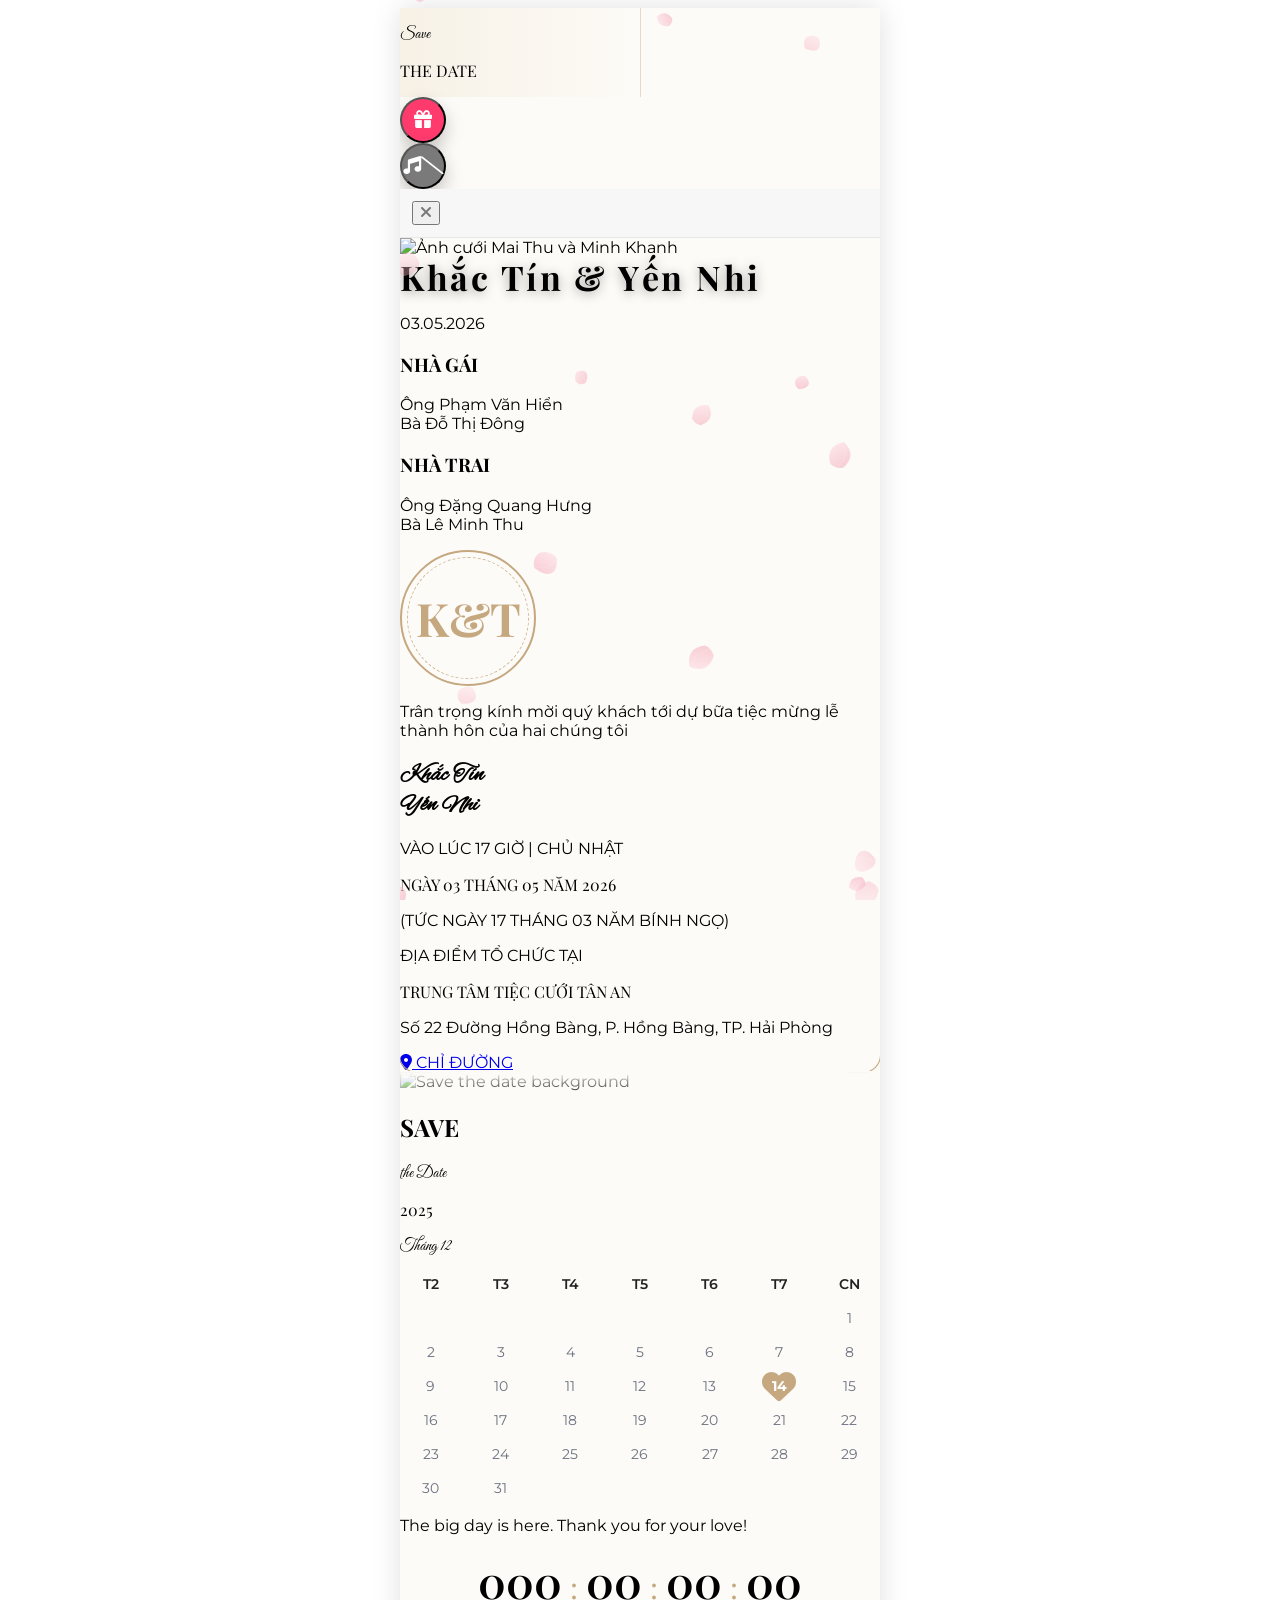
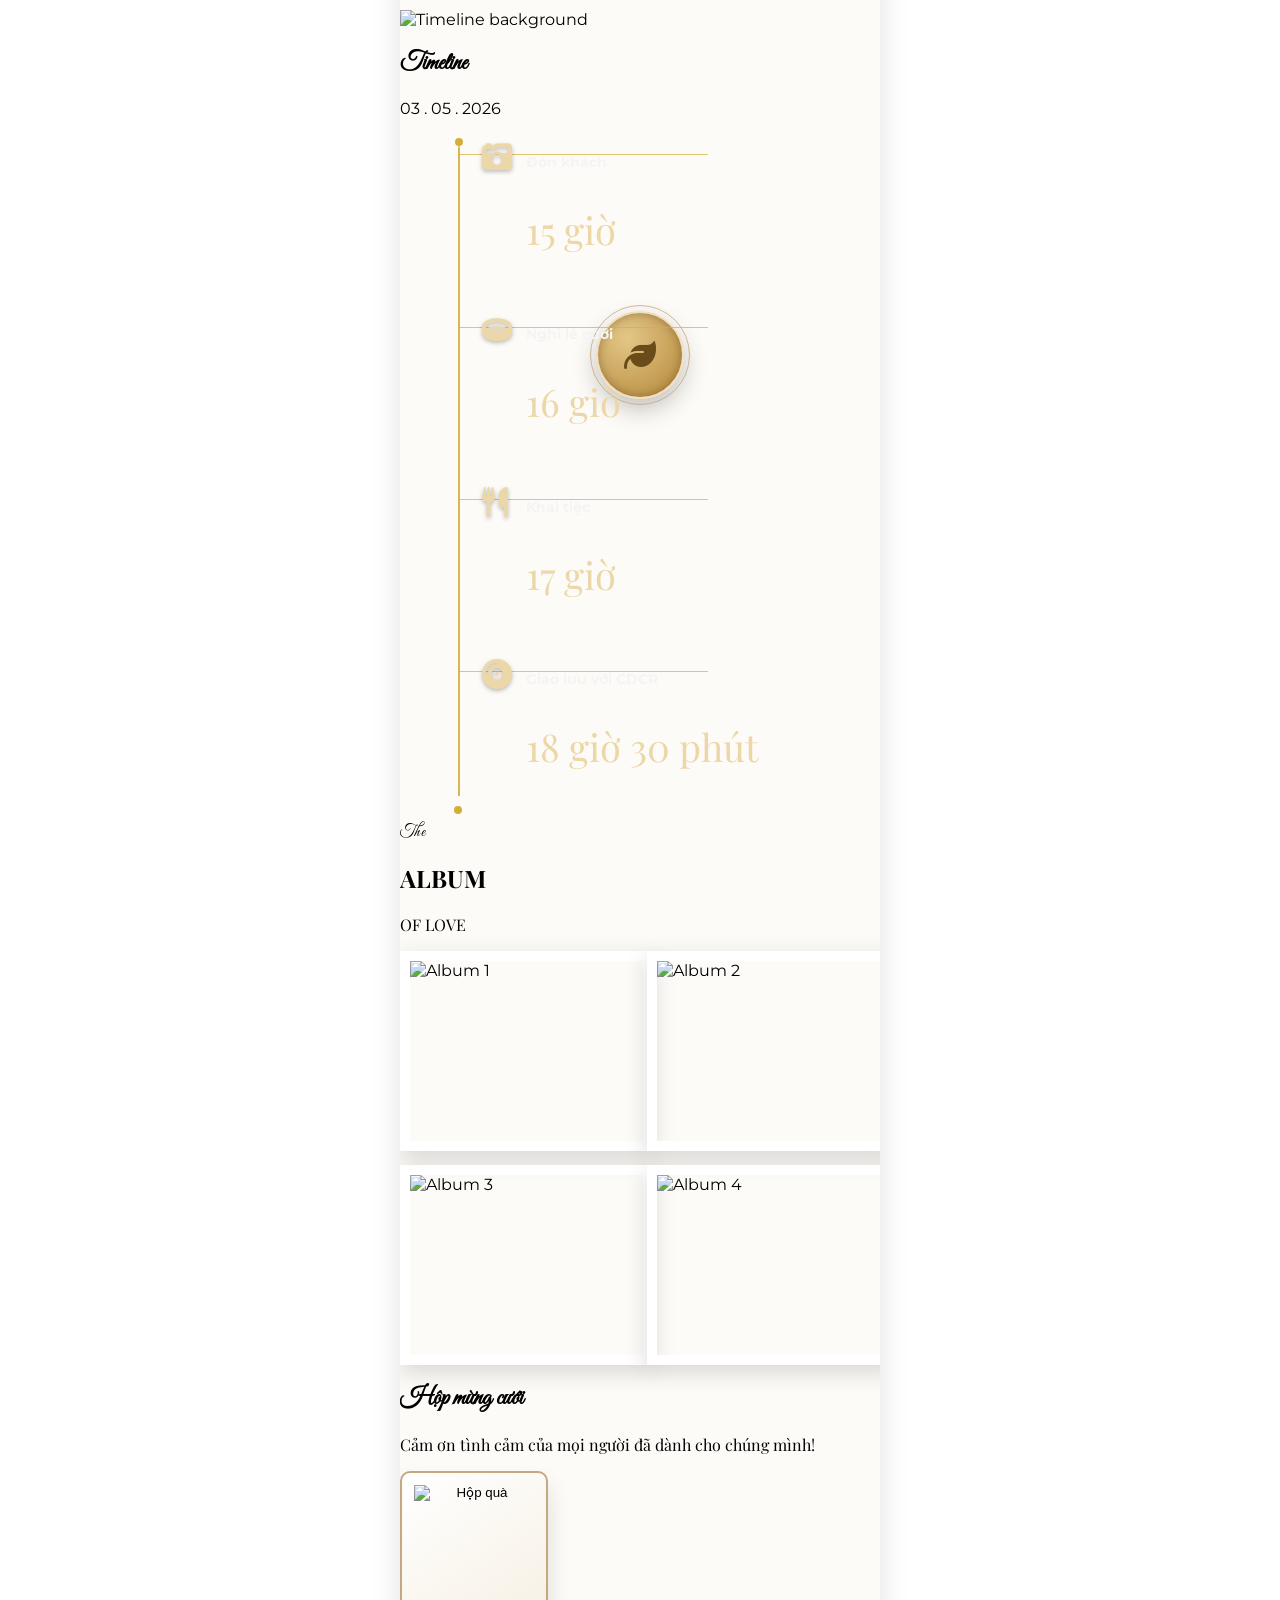
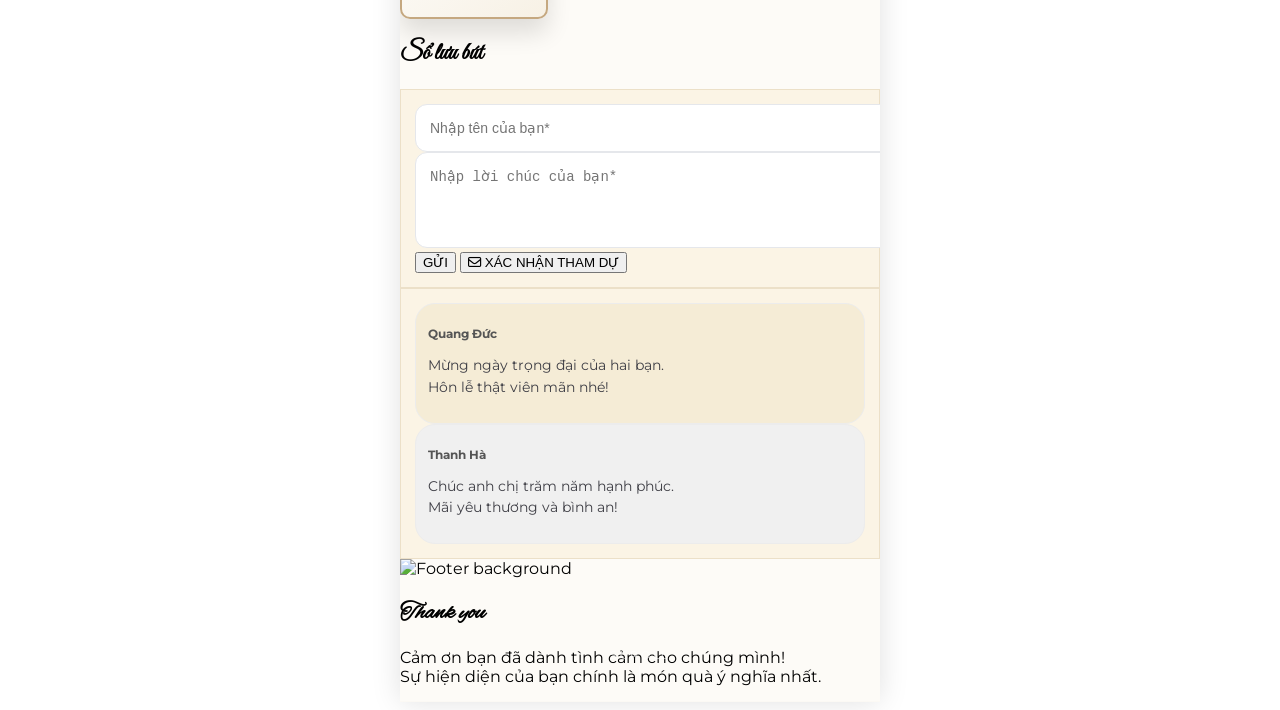
==== commit 367ab9cd: "Add files via upload" ====
--- a/index.html
+++ b/index.html
@@ -1,237 +1,242 @@
-<!DOCTYPE html>
-<html lang="vi">
-<head>
-  <meta charset="UTF-8">
-  <meta name="viewport" content="width=device-width, initial-scale=1.0, maximum-scale=1.0, user-scalable=no">
-  <title>Mai Thu & Minh Khanh - Digital Wedding Invitation</title>
-  <script src="https://cdn.tailwindcss.com"></script>
-  <link rel="preconnect" href="https://fonts.googleapis.com">
-  <link rel="preconnect" href="https://fonts.gstatic.com" crossorigin>
-  <link href="https://fonts.googleapis.com/css2?family=Cormorant+Garamond:wght@400;500;600;700&family=Great+Vibes&family=Montserrat:wght@300;400;500;600;700&family=Alex+Brush&display=swap" rel="stylesheet">
-  <link rel="stylesheet" href="https://cdnjs.cloudflare.com/ajax/libs/font-awesome/6.5.2/css/all.min.css">
-  <link rel="stylesheet" href="./styles.css">
-</head>
-<body class="bg-[#d7d7d7] text-[#333333] font-sans">
-  <div class="site-shell">
-    <canvas id="petal-canvas" aria-hidden="true"></canvas>
-
-    <div id="preloader" class="fixed inset-0 z-[100] flex flex-col items-center justify-center bg-white">
-      <div class="spinner"></div>
-      <p class="mt-4 text-sm text-gray-500 tracking-wide">Đang tải xem thử...</p>
-    </div>
-
-    <div id="envelope" class="fixed inset-0 z-[90]">
-      <div class="door left">
-        <div class="pt-20 text-center text-[#C5A880]">
-          <p class="font-script text-6xl leading-none">Save</p>
-          <p class="font-serif text-2xl tracking-[0.35em] mt-2">THE DATE</p>
-        </div>
-      </div>
-      <div class="door right"></div>
-      <button id="seal-btn" class="seal" aria-label="Mở thiệp">
-        <i class="fa-solid fa-leaf"></i>
-      </button>
-    </div>
-
-    <audio id="bg-audio" loop preload="none" src="https://www.soundhelix.com/examples/mp3/SoundHelix-Song-1.mp3"></audio>
-
-    <div class="fixed bottom-4 right-4 z-50 flex flex-col gap-3">
-      <button id="fab-gift" class="fab bg-pink-500" aria-label="Đến hộp mừng cưới">
-        <i class="fa-solid fa-gift"></i>
-      </button>
-      <button id="fab-music" class="fab bg-gray-500" aria-label="Bật tắt nhạc">
-        <i class="fa-solid fa-music"></i>
-        <i id="music-off-icon" class="fa-solid fa-slash text-[10px] absolute"></i>
-      </button>
-    </div>
-
-    <main>
-      <div class="top-browser-bar">
-        <button aria-label="Đóng"><i class="fa-solid fa-xmark"></i></button>
-        <span>010</span>
-      </div>
-      <header class="relative h-screen overflow-hidden">
-        <img src="https://images.unsplash.com/photo-1511285560929-80b456fea0bc?auto=format&fit=crop&q=80&w=1200" alt="Ảnh cưới Mai Thu và Minh Khanh" class="w-full h-full object-cover">
-        <div class="absolute inset-0 bg-gradient-to-t from-black/80 via-black/30 to-transparent"></div>
-        <div class="absolute bottom-[14vh] left-1/2 -translate-x-1/2 text-center text-white w-full px-6 reveal">
-          <h1 class="font-serif uppercase tracking-[0.22em] text-3xl">Mai Thu &amp; Minh Khanh</h1>
-          <p class="mt-3 tracking-[0.3em] text-sm">14.12.2025</p>
-        </div>
-      </header>
-
-      <section class="px-6 py-16 bg-[#FDFBF7] text-center">
-        <div class="flex justify-between gap-4 reveal">
-          <article class="w-1/2">
-            <h3 class="font-serif text-lg font-semibold tracking-wider">NHÀ GÁI</h3>
-            <p class="text-sm text-gray-600 leading-7 mt-1">Ông Phạm Văn Hiển<br>Bà Đỗ Thị Đông</p>
-          </article>
-          <article class="w-1/2">
-            <h3 class="font-serif text-lg font-semibold tracking-wider">NHÀ TRAI</h3>
-            <p class="text-sm text-gray-600 leading-7 mt-1">Ông Đặng Quang Hưng<br>Bà Lê Minh Thu</p>
-          </article>
-        </div>
-
-        <article class="mt-10 p-6 sm:p-8 border border-[#C5A880] invitation-frame bg-white shadow-[0_12px_40px_rgba(0,0,0,0.04)] reveal">
-          <div class="monogram-wrap mx-auto mb-6">
-            <div class="monogram">K&amp;T</div>
-          </div>
-          <p class="text-[11px] tracking-[0.12em] leading-6 text-gray-600 uppercase">
-            Trân trọng kính mời quý khách tới dự bữa tiệc mừng lễ thành hôn của hai chúng tôi
-          </p>
-          <h2 class="font-script custom-script text-[#C5A880] text-6xl leading-[0.85] mt-5">Mai Thu<br>Minh Khanh</h2>
-          <p class="mt-7 text-xs tracking-[0.12em] text-gray-600">VÀO LÚC 15 GIỜ | CHỦ NHẬT</p>
-          <p class="font-serif text-2xl font-bold mt-2">NGÀY 14 THÁNG 12 NĂM 2025</p>
-          <p class="text-xs text-gray-600 mt-1">(TỨC NGÀY 25 THÁNG 10 NĂM ẤT TỴ)</p>
-          <p class="text-xs tracking-[0.12em] text-gray-600 mt-8">ĐỊA ĐIỂM TỔ CHỨC TẠI</p>
-          <p class="font-serif text-2xl font-semibold mt-2">TRUNG TÂM TIỆC CƯỚI TÂN AN</p>
-          <p class="text-sm text-gray-600 leading-6 mt-2">Số 22 Đường Hồng Bàng, P. Hồng Bàng, TP. Hải Phòng</p>
-          <a href="https://www.google.com/maps/search/?api=1&query=Trung+T%C3%A2m+Ti%E1%BB%87c+C%C6%B0%E1%BB%9Bi+T%C3%A2n+An+22+H%E1%BB%93ng+B%C3%A0ng+H%E1%BA%A3i+Ph%C3%B2ng" target="_blank" rel="noopener noreferrer" class="inline-flex items-center justify-center gap-2 mt-7 px-8 py-3 border border-[#C5A880] rounded-full text-[#C5A880] text-xs font-semibold tracking-wide">
-            <i class="fa-solid fa-location-dot"></i> CHỈ ĐƯỜNG
-          </a>
-        </article>
-      </section>
-
-      <section class="relative h-[340px] overflow-hidden reveal">
-        <img src="https://images.unsplash.com/photo-1465495976277-4387d4b0b4c6?auto=format&fit=crop&q=80&w=1200" alt="Save the date background" class="w-full h-full object-cover">
-        <div class="absolute inset-0 bg-gradient-to-t from-black/70 via-black/45 to-black/20"></div>
-        <div class="absolute bottom-8 left-6 text-white">
-          <h2 class="font-serif text-5xl leading-none tracking-[0.16em]">SAVE</h2>
-          <p class="font-script text-6xl -mt-2">the Date</p>
-        </div>
-      </section>
-
-      <section class="px-6 py-16 bg-white text-center">
-        <div class="flex items-end justify-center mb-8 reveal">
-          <p class="font-serif text-7xl leading-none text-[#C5A880]">2025</p>
-          <p class="font-script text-5xl text-[#C5A880] -ml-2">Tháng 12</p>
-        </div>
-
-        <div class="calendar reveal">
-          <div>T2</div><div>T3</div><div>T4</div><div>T5</div><div>T6</div><div>T7</div><div>CN</div>
-          <div></div><div></div><div></div><div></div><div></div><div></div><div>1</div>
-          <div>2</div><div>3</div><div>4</div><div>5</div><div>6</div><div>7</div><div>8</div>
-          <div>9</div><div>10</div><div>11</div><div>12</div><div>13</div><div class="heart-day">14</div><div>15</div>
-          <div>16</div><div>17</div><div>18</div><div>19</div><div>20</div><div>21</div><div>22</div>
-          <div>23</div><div>24</div><div>25</div><div>26</div><div>27</div><div>28</div><div>29</div>
-          <div>30</div><div>31</div>
-        </div>
-
-        <p class="mt-10 text-xs text-gray-600 tracking-wide reveal">We'll be sharing a home and a life together in</p>
-        <div class="countdown reveal">
-          <div id="days">000</div><span>:</span><div id="hours">00</div><span>:</span><div id="mins">00</div><span>:</span><div id="secs">00</div>
-        </div>
-      </section>
-
-      <section class="relative py-16 px-6 text-white overflow-hidden timeline-sec">
-        <img src="https://images.unsplash.com/photo-1519741497674-611481863552?auto=format&fit=crop&q=80&w=1200" alt="Timeline background" class="absolute inset-0 w-full h-full object-cover">
-        <div class="absolute inset-0 bg-black/65"></div>
-        <div class="relative z-10">
-          <h2 class="font-script text-7xl text-[#D4AF37] text-center reveal">Timeline</h2>
-          <p class="text-center tracking-[0.35em] text-sm mb-10 reveal">14 . 12 . 2025</p>
-          <div class="timeline-list">
-            <article class="timeline-item reveal">
-              <i class="fa-solid fa-camera-retro timeline-icon"></i>
-              <div><h4>Đón khách</h4><p>15 giờ</p></div>
-            </article>
-            <article class="timeline-item reveal">
-              <i class="fa-solid fa-ring timeline-icon"></i>
-              <div><h4>Nghi lễ cưới</h4><p>16 giờ</p></div>
-            </article>
-            <article class="timeline-item reveal">
-              <i class="fa-solid fa-utensils timeline-icon"></i>
-              <div><h4>Khai tiệc</h4><p>17 giờ</p></div>
-            </article>
-            <article class="timeline-item reveal">
-              <i class="fa-solid fa-compact-disc timeline-icon"></i>
-              <div><h4>Giao lưu với CDCR</h4><p>18 giờ 30 phút</p></div>
-            </article>
-          </div>
-        </div>
-      </section>
-
-      <section class="px-5 py-16 bg-white album-sec">
-        <header class="mb-10 reveal">
-          <p class="font-script text-7xl text-[#C5A880] leading-none">The</p>
-          <h2 class="font-serif text-4xl tracking-[0.25em] ml-8">ALBUM</h2>
-          <p class="font-serif text-sm tracking-[0.45em] text-gray-500 ml-10">OF LOVE</p>
-        </header>
-        <div class="album-grid reveal">
-          <img src="https://images.unsplash.com/photo-1511285560929-80b456fea0bc?auto=format&fit=crop&q=80&w=800" alt="Album 1" class="album-item tilt-right">
-          <img src="https://images.unsplash.com/photo-1519225421980-715cb0215aed?auto=format&fit=crop&q=80&w=800" alt="Album 2" class="album-item tilt-left">
-          <img src="https://images.unsplash.com/photo-1465495976277-4387d4b0b4c6?auto=format&fit=crop&q=80&w=800" alt="Album 3" class="album-item">
-          <img src="https://images.unsplash.com/photo-1606800052052-a08af7148866?auto=format&fit=crop&q=80&w=800" alt="Album 4" class="album-item">
-        </div>
-      </section>
-
-      <section id="gift-section" class="px-6 py-16 bg-[#FDFBF7] text-center">
-        <h2 class="font-script text-7xl text-[#C5A880] reveal">Hộp mừng cưới</h2>
-        <p class="text-gray-600 italic font-serif mt-1 reveal">Cảm ơn tình cảm của mọi người đã dành cho chúng mình!</p>
-        <button id="open-qr" class="gift-box mx-auto mt-10 reveal" aria-label="Mở thông tin chuyển khoản">
-          <img src="https://pngimg.com/d/gift_PNG100271.png" alt="Hộp quà">
-        </button>
-      </section>
-
-      <section class="px-6 py-16 bg-white">
-        <h2 class="font-script text-7xl text-center text-[#C5A880] reveal">Sổ lưu bút</h2>
-        <form id="guestbook-form" class="mt-8 reveal guestbook-panel">
-          <input id="guest-name" type="text" placeholder="Nhập tên của bạn*" class="input-ui mb-3" required>
-          <textarea id="guest-message" rows="4" placeholder="Nhập lời chúc của bạn*" class="input-ui resize-none" required></textarea>
-          <button type="submit" class="w-full mt-3 py-4 rounded-xl bg-[#C5A880] text-white font-semibold tracking-wide">GỬI</button>
-          <button type="button" id="open-rsvp" class="w-full mt-3 py-4 rounded-xl border border-[#C5A880] text-[#C5A880] font-semibold tracking-wide">
-            <i class="fa-regular fa-envelope mr-2"></i> XÁC NHẬN THAM DỰ
-          </button>
-        </form>
-
-        <div id="chat-list" class="mt-5 space-y-3 guestbook-panel !pt-4"></div>
-        <p id="chat-empty" class="text-center text-sm text-gray-500 mt-4 guestbook-panel !py-6">Chưa có lời chúc nào. Hãy là người đầu tiên gửi lời chúc!</p>
-      </section>
-
-      <footer class="relative py-20 px-6 text-center text-white overflow-hidden">
-        <img src="https://images.unsplash.com/photo-1511285560929-80b456fea0bc?auto=format&fit=crop&q=80&w=1200" alt="Footer background" class="absolute inset-0 w-full h-full object-cover">
-        <div class="absolute inset-0 bg-black/60"></div>
-        <div class="relative z-10 reveal">
-          <h2 class="font-script custom-script text-8xl leading-none">Thank you</h2>
-          <p class="mt-4 text-sm leading-7 font-light">
-            Cảm ơn bạn đã dành tình cảm cho chúng mình!<br>
-            Sự hiện diện của bạn chính là món quà ý nghĩa nhất.
-          </p>
-        </div>
-      </footer>
-      <div class="py-6 text-center text-[11px] tracking-[0.25em] text-gray-600 bg-white">THIỆP CƯỚI ONLINE COCOHAPPII</div>
-    </main>
-
-    <div id="qr-modal" class="modal hidden">
-      <div class="modal-card">
-        <button id="close-qr" class="absolute right-4 top-4 text-xl text-gray-500" aria-label="Đóng">
-          <i class="fa-solid fa-xmark"></i>
-        </button>
-        <h3 class="text-center font-semibold text-lg mt-2">Quà cưới</h3>
-        <div class="mt-5 rounded-xl bg-[#1A429A] text-white p-5 text-center">
-          <div class="mx-auto w-12 h-12 rounded-full bg-white text-[#1A429A] font-bold flex items-center justify-center">MB</div>
-          <p class="mt-3">Ngân hàng MB Bank</p>
-          <p class="font-bold text-lg mt-1">MAI THU</p>
-          <p class="text-sm mt-1">STK: 0999999999</p>
-          <div class="mt-4 bg-white rounded-lg p-3">
-            <img src="https://api.qrserver.com/v1/create-qr-code/?size=280x280&data=MB|0999999999|MAI%20THU|CHUC%20MUNG%20HANH%20PHUC" alt="QR chuyển khoản">
-          </div>
-        </div>
-      </div>
-    </div>
-
-    <div id="rsvp-modal" class="modal hidden">
-      <div class="modal-card">
-        <button id="close-rsvp" class="absolute right-4 top-4 text-xl text-gray-500" aria-label="Đóng RSVP">
-          <i class="fa-solid fa-xmark"></i>
-        </button>
-        <h3 class="text-center font-semibold text-lg mt-2">Xác nhận tham dự</h3>
-        <form id="rsvp-form" class="mt-5">
-          <input id="rsvp-name" type="text" placeholder="Tên của bạn*" class="input-ui mb-3" required>
-          <input id="rsvp-count" type="number" min="1" max="10" placeholder="Số lượng người tham dự*" class="input-ui mb-3" required>
-          <button type="submit" class="w-full py-3 rounded-xl bg-[#C5A880] text-white font-semibold">XÁC NHẬN</button>
-        </form>
-      </div>
-    </div>
-  </div>
-  <script src="./script.js"></script>
-</body>
-</html>
+<!DOCTYPE html>
+<html lang="vi">
+<head>
+  <meta charset="UTF-8">
+  <meta name="viewport" content="width=device-width, initial-scale=1.0, maximum-scale=1.0, user-scalable=no">
+  <title>Mai Thu & Minh Khanh - Digital Wedding Invitation</title>
+  <script src="https://cdn.tailwindcss.com"></script>
+  <link rel="preconnect" href="https://fonts.googleapis.com">
+  <link rel="preconnect" href="https://fonts.gstatic.com" crossorigin>
+  <link href="https://fonts.googleapis.com/css2?family=Playfair+Display:wght@400;500;600;700&family=Great+Vibes&family=Montserrat:wght@300;400;500;600;700&family=Alex+Brush&display=swap" rel="stylesheet">
+  <link rel="stylesheet" href="https://cdnjs.cloudflare.com/ajax/libs/font-awesome/6.5.2/css/all.min.css">
+  <link rel="stylesheet" href="./styles.css">
+</head>
+<body class="bg-[#d7d7d7] text-[#333333] font-sans">
+  <div class="site-shell">
+    <canvas id="petal-canvas" aria-hidden="true"></canvas>
+
+    <div id="preloader" class="fixed inset-0 z-[100] flex flex-col items-center justify-center bg-white">
+      <div class="spinner"></div>
+      <p class="mt-4 text-sm text-gray-500 tracking-wide">Đang tải xem thử...</p>
+    </div>
+
+    <div id="envelope" class="fixed inset-0 z-[90]">
+      <div class="door left">
+        <div class="pt-20 text-center text-[#C5A880]">
+          <p class="font-script text-6xl leading-none">Save</p>
+          <p class="font-serif text-2xl tracking-[0.35em] mt-2">THE DATE</p>
+        </div>
+      </div>
+      <div class="door right"></div>
+      <button id="seal-btn" class="seal" aria-label="Mở thiệp">
+        <i class="fa-solid fa-leaf"></i>
+      </button>
+    </div>
+
+    <audio id="bg-audio" loop preload="none" src="https://www.soundhelix.com/examples/mp3/SoundHelix-Song-1.mp3"></audio>
+
+    <div class="fixed bottom-4 right-4 z-50 flex flex-col gap-3">
+      <button id="fab-gift" class="fab bg-pink-500" aria-label="Đến hộp mừng cưới">
+        <i class="fa-solid fa-gift"></i>
+      </button>
+      <button id="fab-music" class="fab bg-gray-500" aria-label="Bật tắt nhạc">
+        <i class="fa-solid fa-music"></i>
+        <i id="music-off-icon" class="fa-solid fa-slash text-[10px] absolute"></i>
+      </button>
+    </div>
+
+    <main>
+      <div class="top-browser-bar">
+        <button aria-label="Đóng"><i class="fa-solid fa-xmark"></i></button>
+        <span></span>
+      </div>
+      <header class="relative h-screen overflow-hidden hero-frame">
+        <img data-img-key="hero" src="https://images.unsplash.com/photo-1511285560929-80b456fea0bc?auto=format&fit=crop&q=80&w=1200" alt="Ảnh cưới Mai Thu và Minh Khanh" class="w-full h-full object-cover">
+        <div class="absolute inset-0 bg-gradient-to-t from-black/80 via-black/30 to-transparent"></div>
+        <div class="absolute bottom-[14vh] left-0 text-center text-white w-full px-5 reveal hero-text-wrap">
+          <h1 id="couple-names" class="font-serif uppercase hero-couple-title">Mai Thu &amp; Minh Khanh</h1>
+          <p id="wedding-date" class="mt-3 tracking-[0.3em] text-sm">14.12.2025</p>
+        </div>
+        <div class="scroll-hint">Scroll</div>
+      </header>
+
+      <section class="px-6 py-16 bg-[#FDFBF7] text-center">
+        <div class="flex justify-between gap-4 reveal">
+          <article class="w-1/2">
+            <h3 class="font-serif text-lg font-semibold tracking-wider">NHÀ GÁI</h3>
+            <p id="bride-family" class="text-sm text-gray-600 leading-7 mt-1">Ông Phạm Văn Hiển<br>Bà Đỗ Thị Đông</p>
+          </article>
+          <article class="w-1/2">
+            <h3 class="font-serif text-lg font-semibold tracking-wider">NHÀ TRAI</h3>
+            <p id="groom-family" class="text-sm text-gray-600 leading-7 mt-1">Ông Đặng Quang Hưng<br>Bà Lê Minh Thu</p>
+          </article>
+        </div>
+
+        <article class="mt-10 p-6 sm:p-8 border border-[#C5A880] invitation-frame bg-white shadow-[0_12px_40px_rgba(0,0,0,0.04)] reveal">
+          <div class="monogram-wrap mx-auto mb-6">
+            <div class="monogram">K&amp;T</div>
+          </div>
+          <p id="invite-message" class="text-[11px] tracking-[0.12em] leading-6 text-gray-600 uppercase">
+            Trân trọng kính mời quý khách tới dự bữa tiệc mừng lễ thành hôn của hai chúng tôi
+          </p>
+          <h2 id="couple-script" class="font-script custom-script text-[#C5A880] text-6xl leading-[0.85] mt-5">Mai Thu<br>Minh Khanh</h2>
+          <p id="event-time" class="mt-7 text-xs tracking-[0.12em] text-gray-600">VÀO LÚC 15 GIỜ | CHỦ NHẬT</p>
+          <p id="event-date-text" class="font-serif text-2xl font-bold mt-2">NGÀY 14 THÁNG 12 NĂM 2025</p>
+          <p id="event-date-lunar" class="text-xs text-gray-600 mt-1">(TỨC NGÀY 25 THÁNG 10 NĂM ẤT TỴ)</p>
+          <p class="text-xs tracking-[0.12em] text-gray-600 mt-8">ĐỊA ĐIỂM TỔ CHỨC TẠI</p>
+          <p id="venue-name" class="font-serif text-2xl font-semibold mt-2">TRUNG TÂM TIỆC CƯỚI TÂN AN</p>
+          <p id="venue-address" class="text-sm text-gray-600 leading-6 mt-2">Số 22 Đường Hồng Bàng, P. Hồng Bàng, TP. Hải Phòng</p>
+          <a href="https://www.google.com/maps/search/?api=1&query=Trung+T%C3%A2m+Ti%E1%BB%87c+C%C6%B0%E1%BB%9Bi+T%C3%A2n+An+22+H%E1%BB%93ng+B%C3%A0ng+H%E1%BA%A3i+Ph%C3%B2ng" target="_blank" rel="noopener noreferrer" class="inline-flex items-center justify-center gap-2 mt-7 px-8 py-3 border border-[#C5A880] rounded-full text-[#C5A880] text-xs font-semibold tracking-wide">
+            <i class="fa-solid fa-location-dot"></i> CHỈ ĐƯỜNG
+          </a>
+        </article>
+      </section>
+
+      <section class="relative h-[340px] overflow-hidden reveal section-divider-top">
+        <img data-img-key="saveDate" src="https://images.unsplash.com/photo-1465495976277-4387d4b0b4c6?auto=format&fit=crop&q=80&w=1200" alt="Save the date background" class="w-full h-full object-cover">
+        <div class="absolute inset-0 bg-gradient-to-t from-black/70 via-black/45 to-black/20"></div>
+        <div class="absolute bottom-8 left-6 text-white">
+          <h2 class="font-serif text-5xl leading-none tracking-[0.16em]">SAVE</h2>
+          <p class="font-script text-6xl -mt-2">the Date</p>
+        </div>
+      </section>
+
+      <section class="px-6 py-16 bg-white text-center">
+        <div class="flex items-end justify-center mb-8 reveal">
+          <p class="font-serif text-7xl leading-none text-[#C5A880]">2025</p>
+          <p class="font-script text-5xl text-[#C5A880] -ml-2">Tháng 12</p>
+        </div>
+
+        <div class="calendar reveal">
+          <div>T2</div><div>T3</div><div>T4</div><div>T5</div><div>T6</div><div>T7</div><div>CN</div>
+          <div></div><div></div><div></div><div></div><div></div><div></div><div>1</div>
+          <div>2</div><div>3</div><div>4</div><div>5</div><div>6</div><div>7</div><div>8</div>
+          <div>9</div><div>10</div><div>11</div><div>12</div><div>13</div><div class="heart-day">14</div><div>15</div>
+          <div>16</div><div>17</div><div>18</div><div>19</div><div>20</div><div>21</div><div>22</div>
+          <div>23</div><div>24</div><div>25</div><div>26</div><div>27</div><div>28</div><div>29</div>
+          <div>30</div><div>31</div>
+        </div>
+
+        <p id="countdown-label" class="mt-10 text-xs text-gray-600 tracking-wide reveal">We'll be sharing a home and a life together in</p>
+        <div class="countdown reveal">
+          <div id="days">000</div><span>:</span><div id="hours">00</div><span>:</span><div id="mins">00</div><span>:</span><div id="secs">00</div>
+        </div>
+      </section>
+
+      <section class="relative py-16 px-6 text-white overflow-hidden timeline-sec">
+        <img data-img-key="timelineBg" src="https://images.unsplash.com/photo-1519741497674-611481863552?auto=format&fit=crop&q=80&w=1200" alt="Timeline background" class="absolute inset-0 w-full h-full object-cover">
+        <div class="absolute inset-0 bg-black/65"></div>
+        <div class="relative z-10">
+          <h2 class="font-script text-7xl text-[#D4AF37] text-center reveal">Timeline</h2>
+          <p id="timeline-date" class="text-center tracking-[0.35em] text-sm mb-10 reveal">14 . 12 . 2025</p>
+          <div class="timeline-list">
+            <article class="timeline-item reveal">
+              <i class="fa-solid fa-camera-retro timeline-icon"></i>
+              <div><h4>Đón khách</h4><p>15 giờ</p></div>
+            </article>
+            <article class="timeline-item reveal">
+              <i class="fa-solid fa-ring timeline-icon"></i>
+              <div><h4>Nghi lễ cưới</h4><p>16 giờ</p></div>
+            </article>
+            <article class="timeline-item reveal">
+              <i class="fa-solid fa-utensils timeline-icon"></i>
+              <div><h4>Khai tiệc</h4><p>17 giờ</p></div>
+            </article>
+            <article class="timeline-item reveal">
+              <i class="fa-solid fa-compact-disc timeline-icon"></i>
+              <div><h4>Giao lưu với CDCR</h4><p>18 giờ 30 phút</p></div>
+            </article>
+          </div>
+        </div>
+      </section>
+
+      <section id="album-section" class="px-5 py-16 bg-white album-sec section-divider-bottom">
+        <header class="mb-10 reveal">
+          <p class="font-script text-7xl text-[#C5A880] leading-none">The</p>
+          <h2 class="font-serif text-4xl tracking-[0.25em] ml-8">ALBUM</h2>
+          <p class="font-serif text-sm tracking-[0.45em] text-gray-500 ml-10">OF LOVE</p>
+        </header>
+        <div class="album-grid reveal">
+          <img data-img-key="album1" src="https://images.unsplash.com/photo-1511285560929-80b456fea0bc?auto=format&fit=crop&q=80&w=800" alt="Album 1" class="album-item tilt-right album-reveal from-right" style="--album-delay: 0.1s;">
+          <img data-img-key="album2" src="https://images.unsplash.com/photo-1519225421980-715cb0215aed?auto=format&fit=crop&q=80&w=800" alt="Album 2" class="album-item tilt-left album-reveal from-left" style="--album-delay: 0.3s;">
+          <img data-img-key="album3" src="https://images.unsplash.com/photo-1465495976277-4387d4b0b4c6?auto=format&fit=crop&q=80&w=800" alt="Album 3" class="album-item album-reveal from-right" style="--album-delay: 0.5s;">
+          <img data-img-key="album4" src="https://images.unsplash.com/photo-1606800052052-a08af7148866?auto=format&fit=crop&q=80&w=800" alt="Album 4" class="album-item album-reveal from-left" style="--album-delay: 0.7s;">
+        </div>
+      </section>
+
+      <section id="gift-section" class="px-6 py-16 bg-[#FDFBF7] text-center">
+        <h2 id="gift-title" class="font-script text-7xl text-[#C5A880] reveal">Hộp mừng cưới</h2>
+        <p id="gift-subtitle" class="text-gray-600 italic font-serif mt-1 reveal">Cảm ơn tình cảm của mọi người đã dành cho chúng mình!</p>
+        <button id="open-qr" class="gift-box mx-auto mt-10 reveal" aria-label="Mở thông tin chuyển khoản">
+          <img data-asset-key="giftBox" src="https://pngimg.com/d/gift_PNG100271.png" alt="Hộp quà">
+        </button>
+      </section>
+
+      <section class="px-6 py-16 bg-white">
+        <h2 id="guestbook-title" class="font-script text-7xl text-center text-[#C5A880] reveal">Sổ lưu bút</h2>
+        <form id="guestbook-form" class="mt-8 reveal guestbook-panel">
+          <input id="guest-name" type="text" placeholder="Nhập tên của bạn*" class="input-ui mb-3" required>
+          <textarea id="guest-message" rows="4" placeholder="Nhập lời chúc của bạn*" class="input-ui resize-none" required></textarea>
+          <button type="submit" class="w-full mt-3 py-4 rounded-xl bg-[#C5A880] text-white font-semibold tracking-wide">GỬI</button>
+          <button type="button" id="open-rsvp" class="w-full mt-3 py-4 rounded-xl border border-[#C5A880] text-[#C5A880] font-semibold tracking-wide">
+            <i class="fa-regular fa-envelope mr-2"></i> XÁC NHẬN THAM DỰ
+          </button>
+        </form>
+
+        <div id="chat-list" class="mt-5 space-y-3 guestbook-panel !pt-4 chat-wrap"></div>
+        <p id="chat-empty" class="text-center text-sm text-gray-500 mt-4 guestbook-panel !py-6">Chưa có lời chúc nào. Hãy là người đầu tiên gửi lời chúc!</p>
+      </section>
+
+      <footer class="relative py-20 px-6 text-center text-white overflow-hidden">
+        <img data-img-key="footer" src="https://images.unsplash.com/photo-1511285560929-80b456fea0bc?auto=format&fit=crop&q=80&w=1200" alt="Footer background" class="absolute inset-0 w-full h-full object-cover">
+        <div class="absolute inset-0 bg-black/60"></div>
+        <div class="relative z-10 reveal">
+          <h2 id="footer-title" class="font-script custom-script text-8xl leading-none">Thank you</h2>
+          <p id="footer-message" class="mt-4 text-sm leading-7 font-light">
+            Cảm ơn bạn đã dành tình cảm cho chúng mình!<br>
+            Sự hiện diện của bạn chính là món quà ý nghĩa nhất.
+          </p>
+        </div>
+      </footer>
+    </main>
+
+    <div id="qr-modal" class="modal hidden">
+      <div class="modal-card">
+        <button id="close-qr" class="absolute right-4 top-4 text-xl text-gray-500" aria-label="Đóng">
+          <i class="fa-solid fa-xmark"></i>
+        </button>
+        <h3 class="text-center font-semibold text-lg mt-2">Quà cưới</h3>
+        <div class="mt-5 rounded-xl bg-[#1A429A] text-white p-5 text-center">
+          <div class="mx-auto w-12 h-12 rounded-full bg-white text-[#1A429A] font-bold flex items-center justify-center">MB</div>
+          <p class="mt-3">Ngân hàng MB Bank</p>
+          <p class="font-bold text-lg mt-1">MAI THU</p>
+          <p class="text-sm mt-1">STK: 0999999999</p>
+          <div class="mt-4 bg-white rounded-lg p-3">
+            <img data-asset-key="transferQr" src="https://api.qrserver.com/v1/create-qr-code/?size=280x280&data=MB|0999999999|MAI%20THU|CHUC%20MUNG%20HANH%20PHUC" alt="QR chuyển khoản">
+          </div>
+        </div>
+      </div>
+    </div>
+
+    <div id="rsvp-modal" class="modal hidden">
+      <div class="modal-card">
+        <button id="close-rsvp" class="absolute right-4 top-4 text-xl text-gray-500" aria-label="Đóng RSVP">
+          <i class="fa-solid fa-xmark"></i>
+        </button>
+        <h3 class="text-center font-semibold text-lg mt-2">Xác nhận tham dự</h3>
+        <form id="rsvp-form" class="mt-5">
+          <input id="rsvp-name" type="text" placeholder="Tên của bạn*" class="input-ui mb-3" required>
+          <input id="rsvp-count" type="number" inputmode="numeric" min="1" max="10" placeholder="Số lượng người tham dự*" class="input-ui mb-3" required>
+          <button type="submit" class="w-full py-3 rounded-xl bg-[#C5A880] text-white font-semibold">XÁC NHẬN</button>
+        </form>
+      </div>
+    </div>
+    <div id="toast" class="toast">Đã ghi nhận thông tin của bạn</div>
+  </div>
+  <script src="./text-content.js"></script>
+  <script src="./image-content.js"></script>
+  <script src="./asset-content.js"></script>
+  <script src="./music-content.js"></script>
+  <script src="./script.js"></script>
+</body>
+</html>
--- a/styles.css
+++ b/styles.css
@@ -4,7 +4,7 @@
   --beige: #fdfbf7;
   --script: "Great Vibes", cursive;
   --script-alt: "Alex Brush", cursive;
-  --serif: "Cormorant Garamond", serif;
+  --serif: "Playfair Display", serif;
   --sans: "Montserrat", sans-serif;
 }
 
@@ -50,7 +50,8 @@
 .top-browser-bar span {
   font-family: var(--serif);
   letter-spacing: 0.08em;
-  font-size: 28px;
+  font-size: 30px;
+  line-height: 1;
 }
 
 .font-script {
@@ -58,6 +59,56 @@
 }
 .custom-script {
   font-family: var(--script-alt);
+}
+.hero-frame::after {
+  content: "";
+  position: absolute;
+  inset: auto 0 0 0;
+  height: 1px;
+  background: rgba(197, 168, 128, 0.45);
+}
+.hero-text-wrap {
+  max-width: 100%;
+}
+.hero-couple-title {
+  font-size: clamp(24px, 6.8vw, 34px);
+  letter-spacing: 0.08em;
+  line-height: 1.2;
+  max-width: 100%;
+  margin: 0 auto;
+  word-break: normal;
+  overflow-wrap: anywhere;
+  text-shadow: 0 2px 12px rgba(0, 0, 0, 0.38);
+}
+.scroll-hint {
+  position: absolute;
+  bottom: 18px;
+  left: 50%;
+  transform: translateX(-50%);
+  display: flex;
+  flex-direction: column;
+  align-items: center;
+  justify-content: center;
+  font-size: 11px;
+  letter-spacing: 0.24em;
+  color: rgba(255, 255, 255, 0.75);
+  text-transform: uppercase;
+  animation: scrollBob 1.15s ease-in-out infinite;
+  z-index: 5;
+  pointer-events: none;
+}
+.scroll-hint::after {
+  content: "";
+  display: block;
+  width: 1px;
+  height: 18px;
+  margin: 4px auto 0;
+  background: rgba(255, 255, 255, 0.5);
+}
+@keyframes scrollBob {
+  0% { transform: translateX(-50%) translateY(0); opacity: 0.75; }
+  50% { transform: translateX(-50%) translateY(-6px); opacity: 1; }
+  100% { transform: translateX(-50%) translateY(0); opacity: 0.75; }
 }
 
 .font-serif {
@@ -102,6 +153,12 @@
   transition: transform 1s ease-in-out;
   background: var(--beige);
 }
+#envelope .door.left {
+  background-image: linear-gradient(to right, #f7f1e6, #fdfbf7);
+}
+#envelope .door.right {
+  background-image: linear-gradient(to left, #f7f1e6, #fdfbf7);
+}
 
 #envelope .door.left {
   border-right: 1px solid rgba(197, 168, 128, 0.35);
@@ -175,6 +232,10 @@
 }
 #fab-music {
   background: #7a7a7a;
+}
+#fab-gift:hover,
+#fab-music:hover {
+  filter: brightness(1.03);
 }
 
 #fab-music.playing i:first-child {
@@ -265,7 +326,7 @@
   font-family: "Font Awesome 6 Free";
   font-weight: 900;
   color: var(--gold);
-  font-size: 33px;
+  font-size: 34px;
   position: absolute;
   z-index: -1;
   animation: beat 1.2s ease-in-out infinite alternate;
@@ -308,7 +369,18 @@
   top: 8px;
   bottom: 10px;
   width: 2px;
-  background: rgba(212, 175, 55, 0.8);
+  background: rgba(212, 175, 55, 0.88);
+}
+.timeline-list::after {
+  content: "";
+  position: absolute;
+  left: 7px;
+  top: 4px;
+  width: 8px;
+  height: 8px;
+  border-radius: 999px;
+  background: #d4af37;
+  box-shadow: 0 0 0 2px rgba(255, 255, 255, 0.25);
 }
 
 .timeline-item {
@@ -320,6 +392,16 @@
 
 .timeline-item:last-child {
   margin-bottom: 0;
+}
+.timeline-item:last-child::after {
+  content: "";
+  position: absolute;
+  left: -28px;
+  bottom: -8px;
+  width: 8px;
+  height: 8px;
+  border-radius: 999px;
+  background: #d4af37;
 }
 
 .timeline-item::before {
@@ -363,13 +445,35 @@
   height: 180px;
   object-fit: cover;
   border: 10px solid #fff;
-  box-shadow: 0 5px 20px rgba(0, 0, 0, 0.12);
+  box-shadow: 0 7px 22px rgba(0, 0, 0, 0.15);
+  --tilt: 0deg;
+  --shift: 0px;
+  transform: rotate(var(--tilt));
+  transition: transform 0.25s ease, opacity 0.25s ease;
 }
 .album-item.tilt-right {
-  transform: rotate(7deg);
+  --tilt: 7deg;
 }
 .album-item.tilt-left {
-  transform: rotate(-8deg);
+  --tilt: -8deg;
+}
+.album-item:not(.tilt-left):not(.tilt-right) {
+  filter: saturate(0.92);
+}
+.album-reveal {
+  opacity: 0;
+}
+.album-reveal.from-left {
+  --shift: -30px;
+  transform: translateX(var(--shift)) rotate(var(--tilt));
+}
+.album-reveal.from-right {
+  --shift: 30px;
+  transform: translateX(var(--shift)) rotate(var(--tilt));
+}
+.album-reveal.in-view {
+  animation: albumSlideIn 0.7s cubic-bezier(0.22, 1, 0.36, 1) forwards;
+  animation-delay: var(--album-delay, 0s);
 }
 
 .gift-box {
@@ -437,6 +541,7 @@
   font-size: 14px;
   color: #3f3f46;
   line-height: 1.55;
+  white-space: pre-line;
 }
 
 @keyframes bubbleUp {
@@ -502,3 +607,69 @@
   border: 1px solid #ece0c8;
   padding: 14px;
 }
+.chat-wrap {
+  max-height: 360px;
+  overflow-y: auto;
+}
+.chat-wrap::-webkit-scrollbar {
+  width: 6px;
+}
+.chat-wrap::-webkit-scrollbar-thumb {
+  background: #d3b98d;
+  border-radius: 999px;
+}
+.section-divider-top::before,
+.section-divider-bottom::after {
+  content: "";
+  position: absolute;
+  left: 0;
+  right: 0;
+  height: 26px;
+  pointer-events: none;
+}
+.section-divider-top::before {
+  top: -1px;
+  background: linear-gradient(to bottom, rgba(253, 251, 247, 1), rgba(253, 251, 247, 0));
+}
+.section-divider-bottom::after {
+  bottom: -1px;
+  background: linear-gradient(to top, rgba(253, 251, 247, 1), rgba(253, 251, 247, 0));
+}
+.toast {
+  position: fixed;
+  left: 50%;
+  bottom: 24px;
+  transform: translate(-50%, 12px);
+  z-index: 130;
+  background: #1f2937;
+  color: #fff;
+  padding: 10px 14px;
+  border-radius: 999px;
+  font-size: 12px;
+  letter-spacing: 0.02em;
+  opacity: 0;
+  pointer-events: none;
+  transition: all 0.24s ease;
+}
+.toast.show {
+  opacity: 1;
+  transform: translate(-50%, 0);
+}
+
+@media (prefers-reduced-motion: reduce) {
+  * {
+    animation: none !important;
+    transition: none !important;
+    scroll-behavior: auto !important;
+  }
+}
+
+@keyframes albumSlideIn {
+  from {
+    opacity: 0;
+  }
+  to {
+    opacity: 1;
+    transform: translateX(0);
+  }
+}
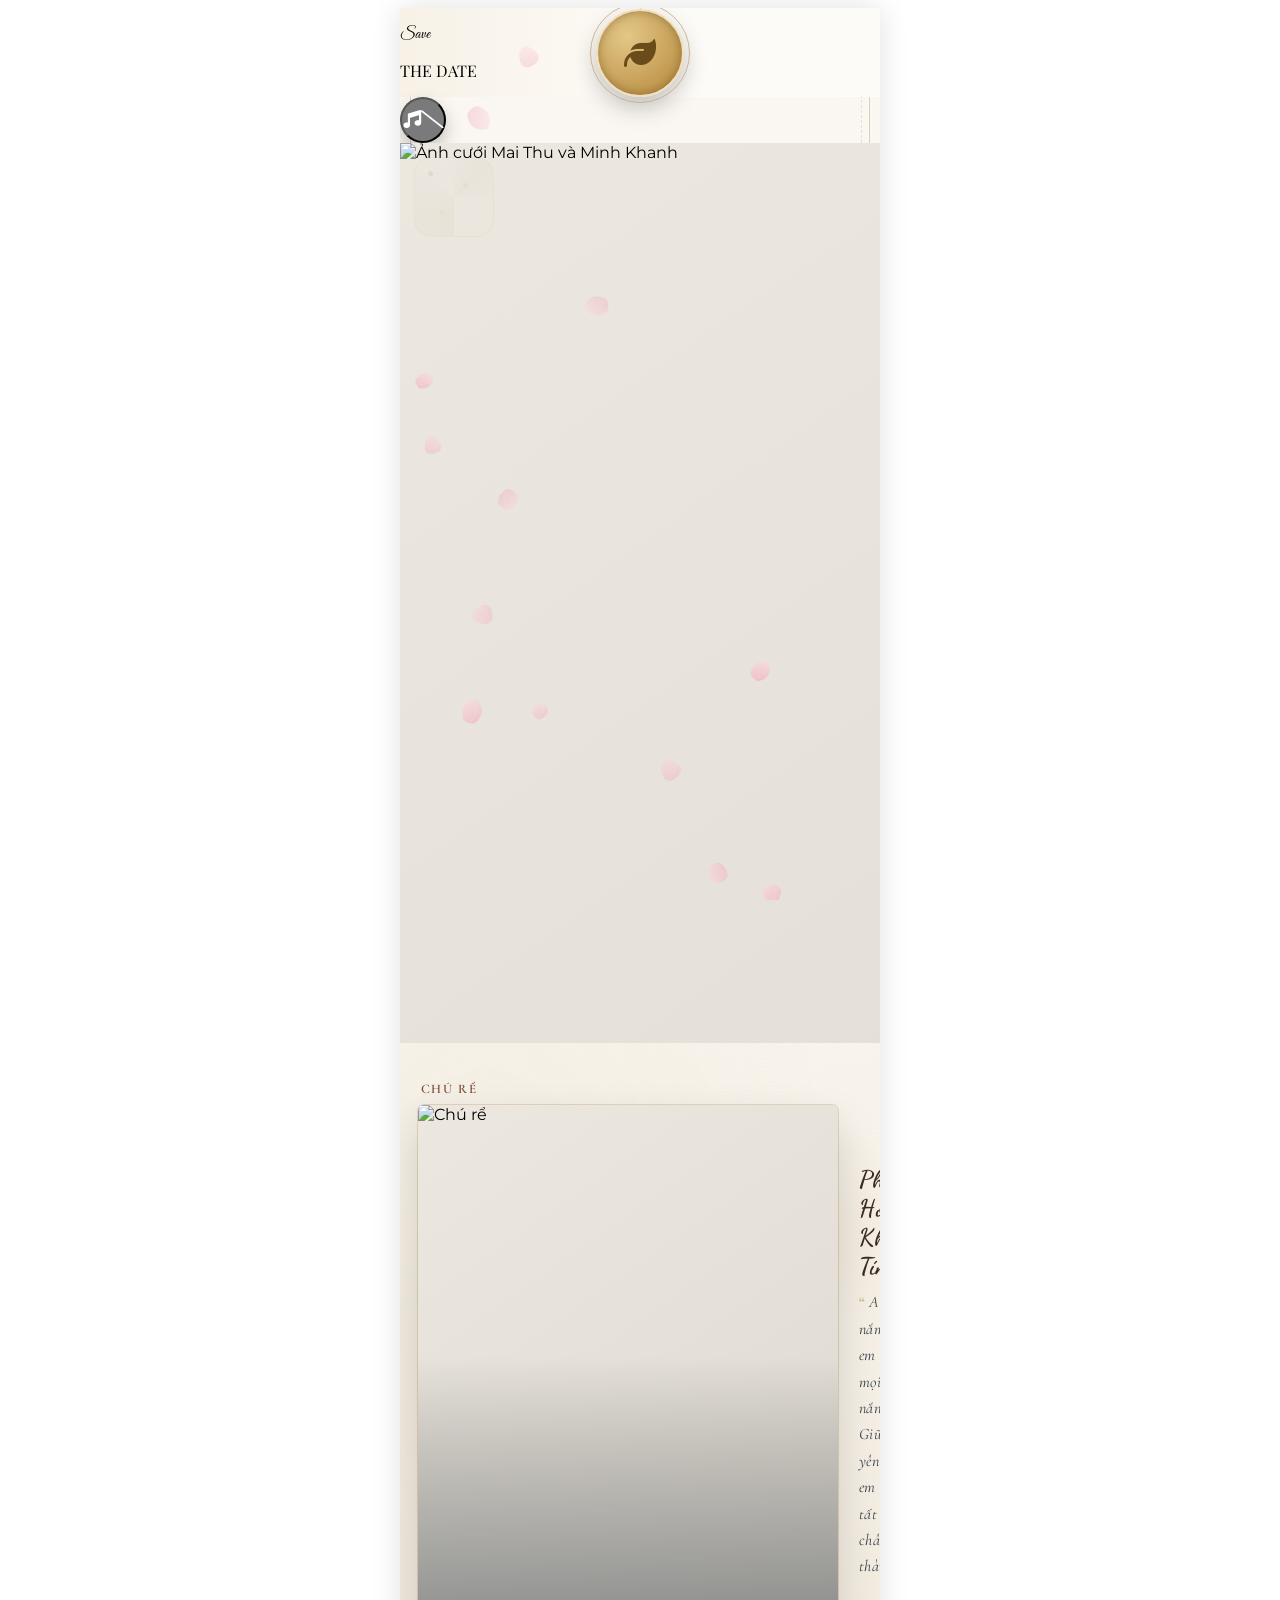
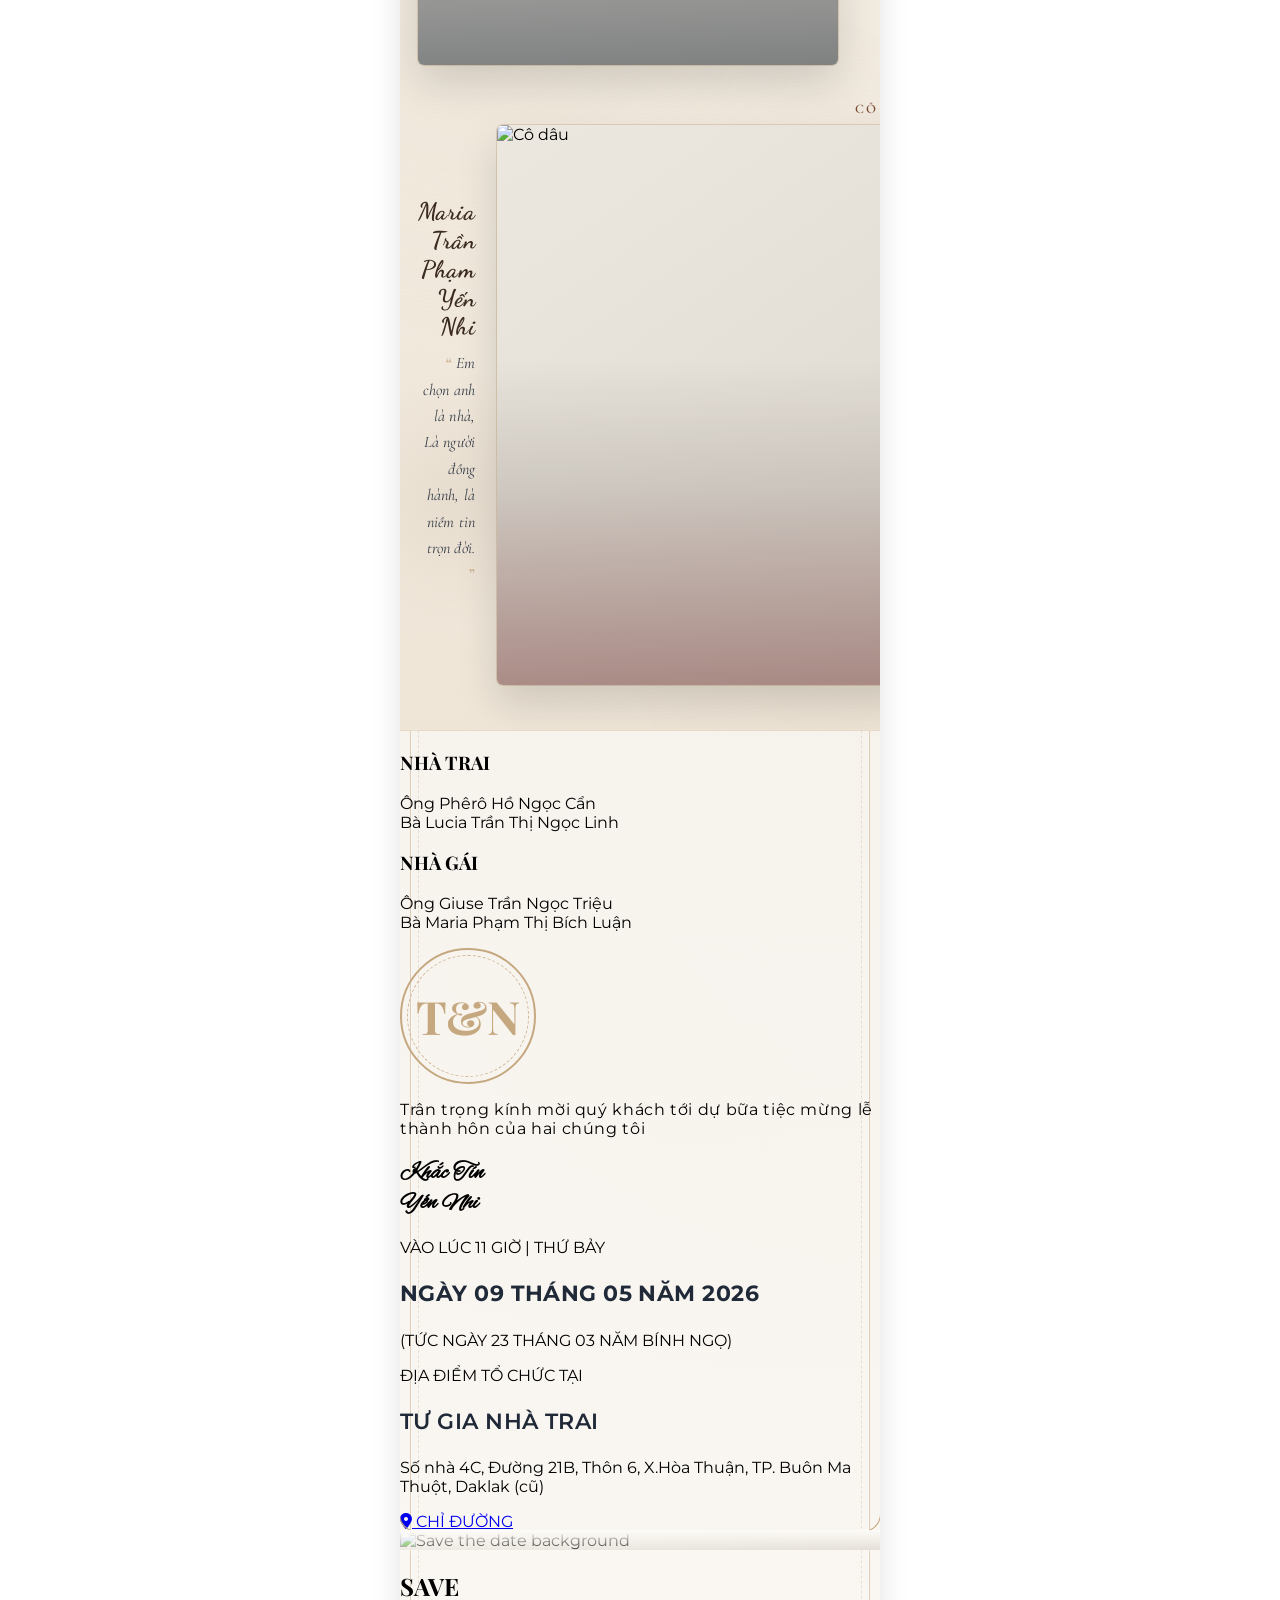
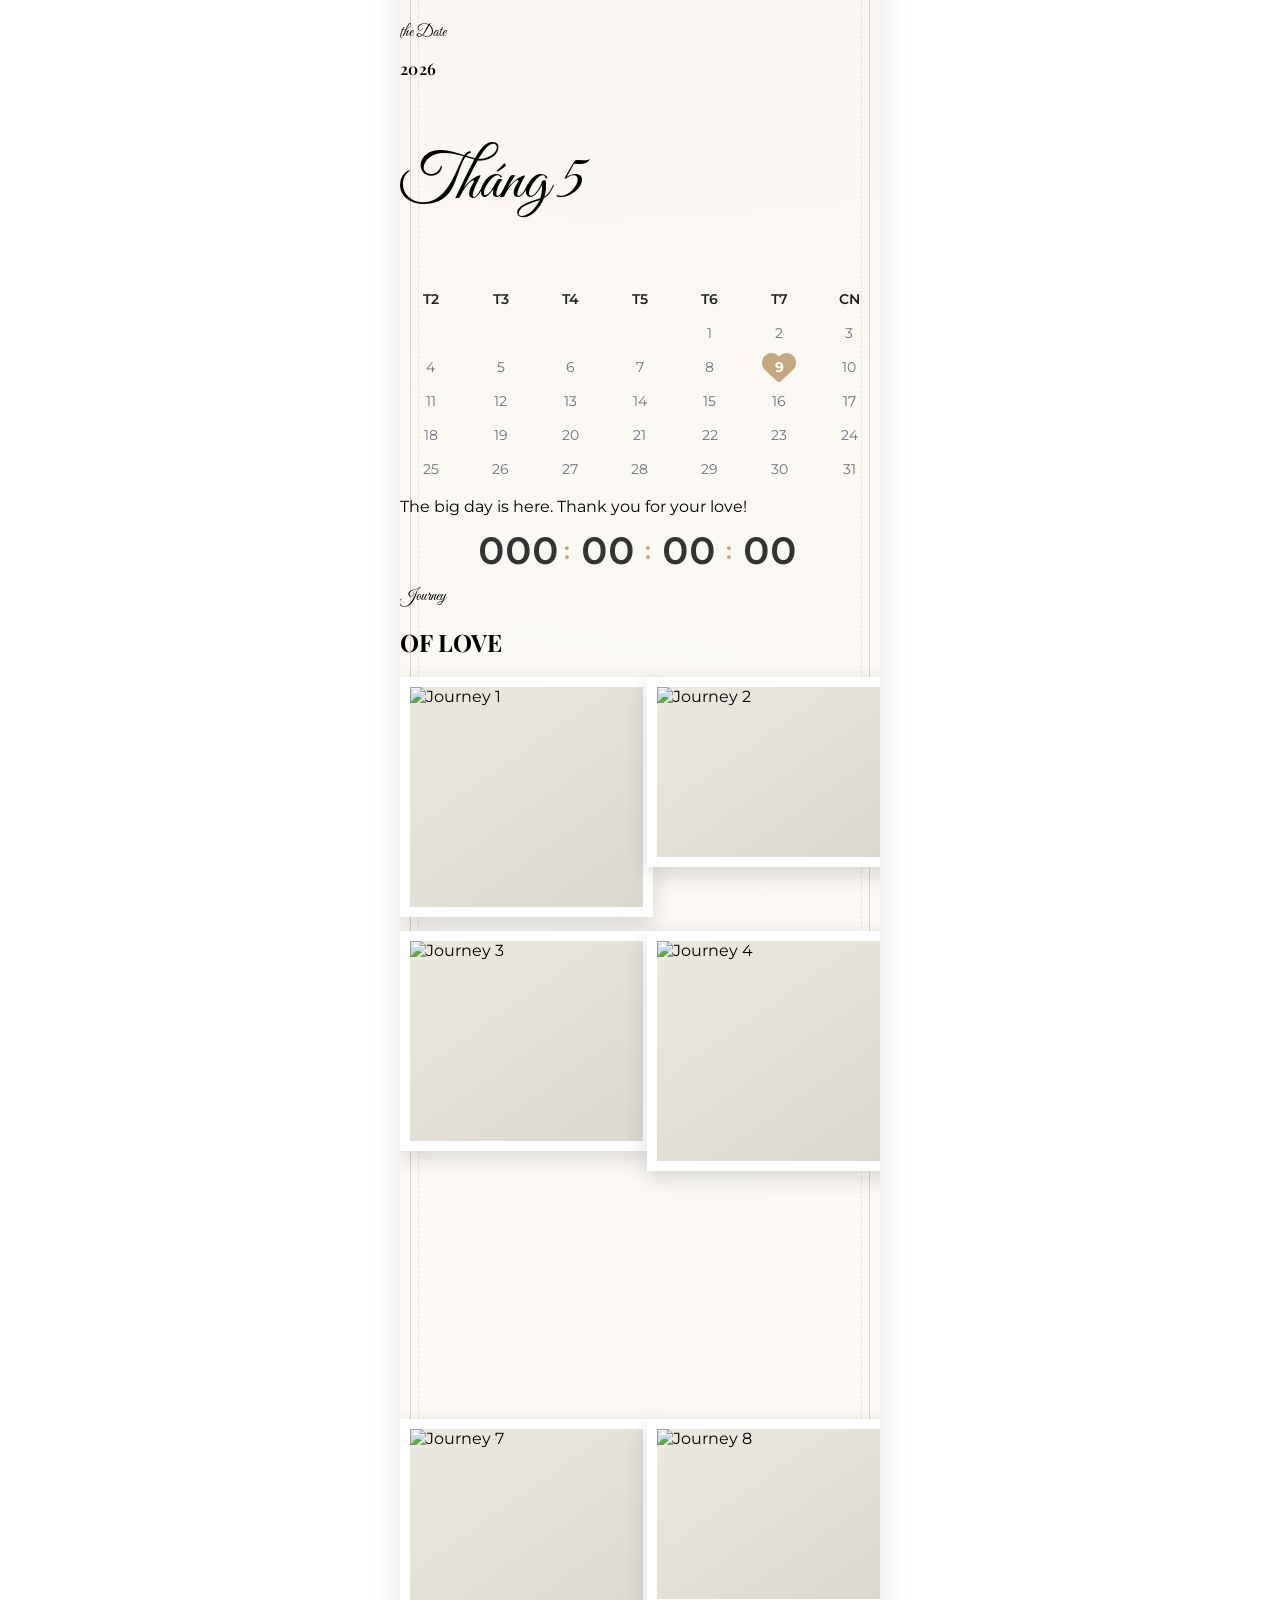
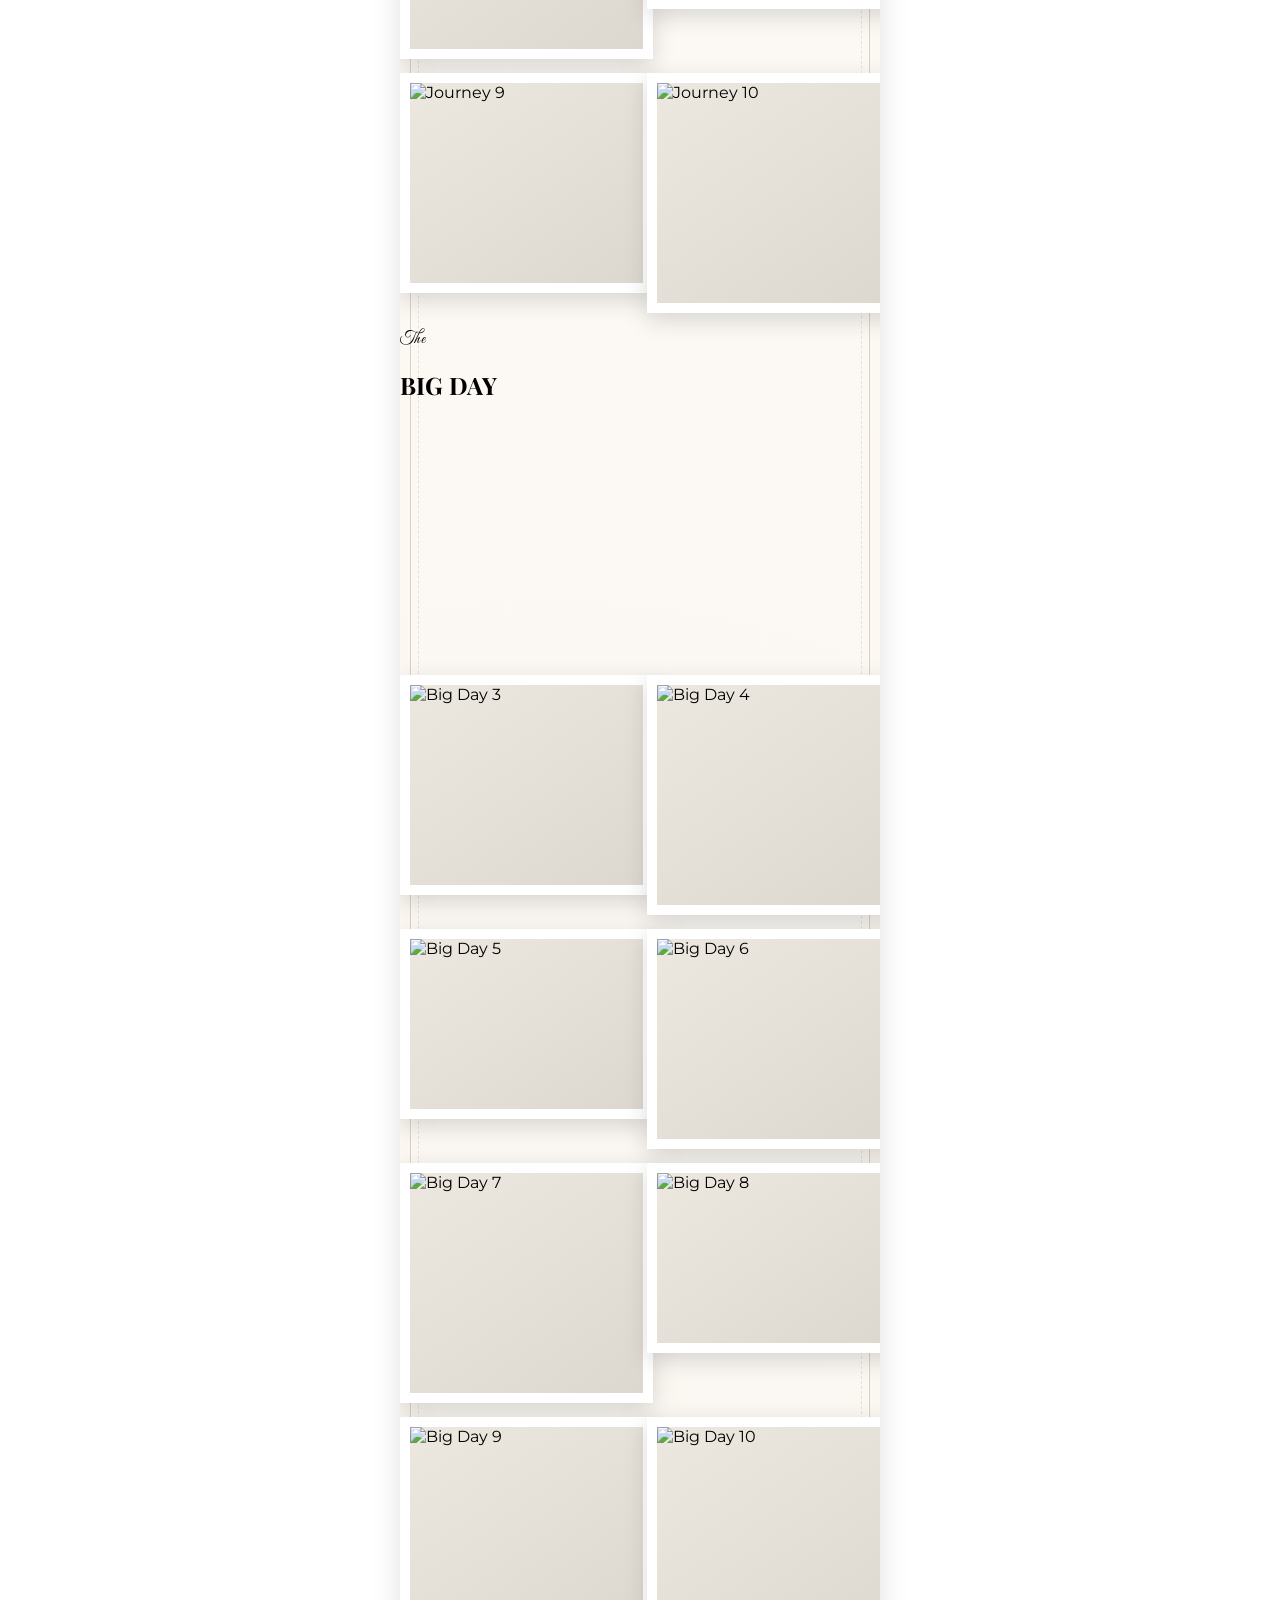
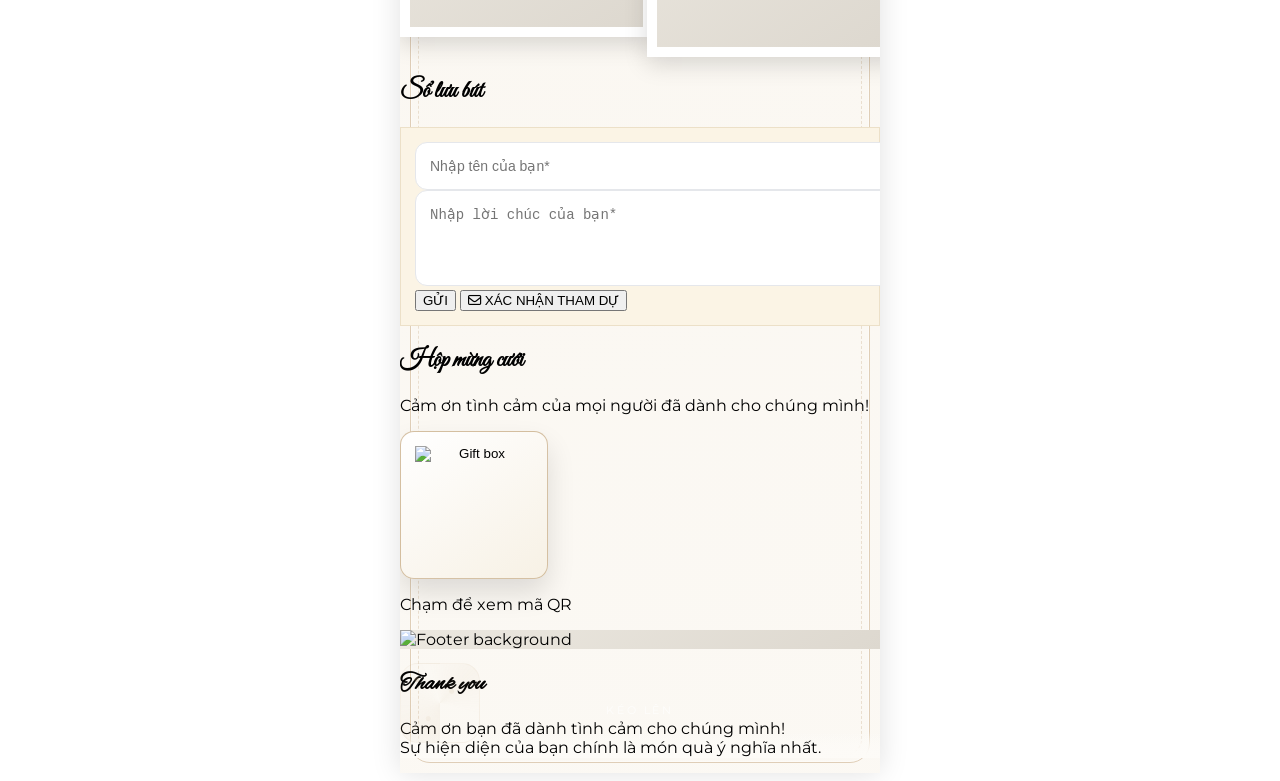
==== commit e743a10a: "Add files via upload" ====
--- a/index.html
+++ b/index.html
@@ -3,11 +3,11 @@
 <head>
   <meta charset="UTF-8">
   <meta name="viewport" content="width=device-width, initial-scale=1.0, maximum-scale=1.0, user-scalable=no">
-  <title>Mai Thu & Minh Khanh - Digital Wedding Invitation</title>
+  <title>Khắc Tín - Yến Nhi - Digital Wedding Invitation</title>
   <script src="https://cdn.tailwindcss.com"></script>
   <link rel="preconnect" href="https://fonts.googleapis.com">
   <link rel="preconnect" href="https://fonts.gstatic.com" crossorigin>
-  <link href="https://fonts.googleapis.com/css2?family=Playfair+Display:wght@400;500;600;700&family=Great+Vibes&family=Montserrat:wght@300;400;500;600;700&family=Alex+Brush&display=swap" rel="stylesheet">
+  <link href="https://fonts.googleapis.com/css2?family=Cormorant+Garamond:ital,wght@0,400;0,500;0,600;0,700;1,400&family=Dancing+Script:wght@400;500;600;700&family=Playfair+Display:wght@400;500;600;700&family=Great+Vibes&family=Montserrat:wght@300;400;500;600;700&family=Alex+Brush&display=swap" rel="stylesheet">
   <link rel="stylesheet" href="https://cdnjs.cloudflare.com/ajax/libs/font-awesome/6.5.2/css/all.min.css">
   <link rel="stylesheet" href="./styles.css">
 </head>
@@ -17,7 +17,7 @@
 
     <div id="preloader" class="fixed inset-0 z-[100] flex flex-col items-center justify-center bg-white">
       <div class="spinner"></div>
-      <p class="mt-4 text-sm text-gray-500 tracking-wide">Đang tải xem thử...</p>
+      <p id="preloader-text" class="mt-4 text-sm text-gray-500 tracking-wide">Xin chờ đợi ạ!...</p>
     </div>
 
     <div id="envelope" class="fixed inset-0 z-[90]">
@@ -33,12 +33,9 @@
       </button>
     </div>
 
-    <audio id="bg-audio" loop preload="none" src="https://www.soundhelix.com/examples/mp3/SoundHelix-Song-1.mp3"></audio>
+    <audio id="bg-audio" loop preload="auto" src="https://www.soundhelix.com/examples/mp3/SoundHelix-Song-1.mp3"></audio>
 
     <div class="fixed bottom-4 right-4 z-50 flex flex-col gap-3">
-      <button id="fab-gift" class="fab bg-pink-500" aria-label="Đến hộp mừng cưới">
-        <i class="fa-solid fa-gift"></i>
-      </button>
       <button id="fab-music" class="fab bg-gray-500" aria-label="Bật tắt nhạc">
         <i class="fa-solid fa-music"></i>
         <i id="music-off-icon" class="fa-solid fa-slash text-[10px] absolute"></i>
@@ -46,47 +43,87 @@
     </div>
 
     <main>
-      <div class="top-browser-bar">
-        <button aria-label="Đóng"><i class="fa-solid fa-xmark"></i></button>
-        <span></span>
-      </div>
-      <header class="relative h-screen overflow-hidden hero-frame">
-        <img data-img-key="hero" src="https://images.unsplash.com/photo-1511285560929-80b456fea0bc?auto=format&fit=crop&q=80&w=1200" alt="Ảnh cưới Mai Thu và Minh Khanh" class="w-full h-full object-cover">
+      <header class="relative overflow-hidden hero-frame">
+        <img data-img-key="hero" src="https://images.unsplash.com/photo-1511285560929-80b456fea0bc?auto=format&fit=crop&q=80&w=1200" alt="Ảnh cưới Mai Thu và Minh Khanh" class="w-full h-full object-cover" width="1200" height="1600" fetchpriority="high" decoding="async">
         <div class="absolute inset-0 bg-gradient-to-t from-black/80 via-black/30 to-transparent"></div>
-        <div class="absolute bottom-[14vh] left-0 text-center text-white w-full px-5 reveal hero-text-wrap">
-          <h1 id="couple-names" class="font-serif uppercase hero-couple-title">Mai Thu &amp; Minh Khanh</h1>
-          <p id="wedding-date" class="mt-3 tracking-[0.3em] text-sm">14.12.2025</p>
-        </div>
-        <div class="scroll-hint">Scroll</div>
+        <div class="absolute top-[18vh] left-0 text-center text-white w-full px-5 reveal reveal-stagger text-reveal hero-text-wrap">
+          <h1 id="couple-names" class="hero-couple-title">Mai Thu &amp; Minh Khanh</h1>
+          <p id="wedding-date" class="mt-3 text-sm hero-wedding-date">14.12.2025</p>
+        </div>
+        <div class="scroll-hint">Kéo lên</div>
       </header>
 
-      <section class="px-6 py-16 bg-[#FDFBF7] text-center">
+      <section class="couple-showcase" aria-label="Giới thiệu cô dâu chú rể">
+        <div class="couple-showcase-bg" aria-hidden="true"></div>
+        <div class="couple-showcase-inner">
+          <article class="couple-row reveal" aria-label="Giới thiệu chú rể">
+            <div class="couple-figure">
+              <p id="groom-intro-label" class="couple-role-label">Chú rể</p>
+              <div class="couple-photo-frame">
+                <img data-img-key="groomPortrait" src="" alt="Chú rể" class="couple-photo" width="420" height="560" decoding="async" fetchpriority="high" loading="eager">
+                <div class="couple-photo-gradient couple-photo-gradient--groom" aria-hidden="true"></div>
+              </div>
+            </div>
+            <div class="couple-vows" aria-label="Lời thề chú rể">
+              <p id="groom-full-name" class="couple-vows-name"></p>
+              <p id="groom-vows" class="couple-vows-text"></p>
+            </div>
+          </article>
+
+          <article class="couple-row couple-row--reverse reveal" aria-label="Giới thiệu cô dâu">
+            <div class="couple-figure">
+              <p id="bride-intro-label" class="couple-role-label">Cô dâu</p>
+              <div class="couple-photo-frame">
+                <img data-img-key="bridePortrait" src="" alt="Cô dâu" class="couple-photo" width="420" height="560" decoding="async" fetchpriority="high" loading="eager">
+                <div class="couple-photo-gradient couple-photo-gradient--bride" aria-hidden="true"></div>
+              </div>
+            </div>
+            <div class="couple-vows" aria-label="Lời thề cô dâu">
+              <p id="bride-full-name" class="couple-vows-name"></p>
+              <p id="bride-vows" class="couple-vows-text"></p>
+            </div>
+          </article>
+        </div>
+      </section>
+
+      <section class="px-6 py-16 bg-[#FDFBF7] text-center text-reveal reveal">
         <div class="flex justify-between gap-4 reveal">
           <article class="w-1/2">
+            <h3 class="font-serif text-lg font-semibold tracking-wider">NHÀ TRAI</h3>
+            <p id="bride-family" class="text-sm text-gray-600 leading-7 mt-1">Ông Phạm Văn Hiển<br>Bà Đỗ Thị Đông</p>
+          </article>
+          <article class="w-1/2">
             <h3 class="font-serif text-lg font-semibold tracking-wider">NHÀ GÁI</h3>
-            <p id="bride-family" class="text-sm text-gray-600 leading-7 mt-1">Ông Phạm Văn Hiển<br>Bà Đỗ Thị Đông</p>
-          </article>
-          <article class="w-1/2">
-            <h3 class="font-serif text-lg font-semibold tracking-wider">NHÀ TRAI</h3>
             <p id="groom-family" class="text-sm text-gray-600 leading-7 mt-1">Ông Đặng Quang Hưng<br>Bà Lê Minh Thu</p>
           </article>
         </div>
 
-        <article class="mt-10 p-6 sm:p-8 border border-[#C5A880] invitation-frame bg-white shadow-[0_12px_40px_rgba(0,0,0,0.04)] reveal">
+        <article class="mt-10 p-6 sm:p-8 border border-[#C5A880] invitation-frame bg-white shadow-[0_12px_40px_rgba(0,0,0,0.04)] reveal reveal-stagger text-reveal">
           <div class="monogram-wrap mx-auto mb-6">
-            <div class="monogram">K&amp;T</div>
+            <div id="monogram-text" class="monogram">T&amp;N</div>
           </div>
-          <p id="invite-message" class="text-[11px] tracking-[0.12em] leading-6 text-gray-600 uppercase">
+          <p id="invite-message" class="text-[11px] leading-6 text-gray-600 uppercase invite-message-tight">
             Trân trọng kính mời quý khách tới dự bữa tiệc mừng lễ thành hôn của hai chúng tôi
           </p>
           <h2 id="couple-script" class="font-script custom-script text-[#C5A880] text-6xl leading-[0.85] mt-5">Mai Thu<br>Minh Khanh</h2>
+          <div class="ceremony-stack mt-7" id="ceremony-stack">
+            <div class="ceremony-block">
+              <p id="ceremony-church-title" class="ceremony-title"></p>
+              <div class="ceremony-datetime" role="group" aria-label="Thời gian hôn lễ nhà thờ">
+                <span id="ceremony-church-time" class="ceremony-time"></span>
+                <span class="ceremony-divider" aria-hidden="true"></span>
+                <span id="ceremony-church-date" class="ceremony-date"></span>
+              </div>
+              <p id="ceremony-church-lunar" class="ceremony-lunar"></p>
+            </div>
+          </div>
           <p id="event-time" class="mt-7 text-xs tracking-[0.12em] text-gray-600">VÀO LÚC 15 GIỜ | CHỦ NHẬT</p>
-          <p id="event-date-text" class="font-serif text-2xl font-bold mt-2">NGÀY 14 THÁNG 12 NĂM 2025</p>
+          <p id="event-date-text" class="invitation-heading-date mt-2">NGÀY 14 THÁNG 12 NĂM 2025</p>
           <p id="event-date-lunar" class="text-xs text-gray-600 mt-1">(TỨC NGÀY 25 THÁNG 10 NĂM ẤT TỴ)</p>
           <p class="text-xs tracking-[0.12em] text-gray-600 mt-8">ĐỊA ĐIỂM TỔ CHỨC TẠI</p>
-          <p id="venue-name" class="font-serif text-2xl font-semibold mt-2">TRUNG TÂM TIỆC CƯỚI TÂN AN</p>
+          <p id="venue-name" class="invitation-heading-venue mt-2">TRUNG TÂM TIỆC CƯỚI TÂN AN</p>
           <p id="venue-address" class="text-sm text-gray-600 leading-6 mt-2">Số 22 Đường Hồng Bàng, P. Hồng Bàng, TP. Hải Phòng</p>
-          <a href="https://www.google.com/maps/search/?api=1&query=Trung+T%C3%A2m+Ti%E1%BB%87c+C%C6%B0%E1%BB%9Bi+T%C3%A2n+An+22+H%E1%BB%93ng+B%C3%A0ng+H%E1%BA%A3i+Ph%C3%B2ng" target="_blank" rel="noopener noreferrer" class="inline-flex items-center justify-center gap-2 mt-7 px-8 py-3 border border-[#C5A880] rounded-full text-[#C5A880] text-xs font-semibold tracking-wide">
+          <a id="map-link" href="https://maps.app.goo.gl/yDk8pDZEdzDnJLib8" target="_blank" rel="noopener noreferrer" class="inline-flex items-center justify-center gap-2 mt-7 px-8 py-3 border border-[#C5A880] rounded-full text-[#C5A880] text-xs font-semibold tracking-wide">
             <i class="fa-solid fa-location-dot"></i> CHỈ ĐƯỜNG
           </a>
         </article>
@@ -95,85 +132,68 @@
       <section class="relative h-[340px] overflow-hidden reveal section-divider-top">
         <img data-img-key="saveDate" src="https://images.unsplash.com/photo-1465495976277-4387d4b0b4c6?auto=format&fit=crop&q=80&w=1200" alt="Save the date background" class="w-full h-full object-cover">
         <div class="absolute inset-0 bg-gradient-to-t from-black/70 via-black/45 to-black/20"></div>
-        <div class="absolute bottom-8 left-6 text-white">
+        <div class="absolute bottom-8 left-6 text-white text-reveal reveal">
           <h2 class="font-serif text-5xl leading-none tracking-[0.16em]">SAVE</h2>
           <p class="font-script text-6xl -mt-2">the Date</p>
         </div>
       </section>
 
-      <section class="px-6 py-16 bg-white text-center">
+      <section class="px-6 py-16 bg-white text-center text-reveal reveal">
         <div class="flex items-end justify-center mb-8 reveal">
-          <p class="font-serif text-7xl leading-none text-[#C5A880]">2025</p>
-          <p class="font-script text-5xl text-[#C5A880] -ml-2">Tháng 12</p>
-        </div>
-
-        <div class="calendar reveal">
+          <p id="calendar-year" class="font-serif text-7xl leading-none text-[#C5A880] calendar-year">2025</p>
+          <p id="calendar-month" class="font-script text-5xl text-[#C5A880] -ml-2 calendar-month">Tháng 12</p>
+        </div>
+
+        <div id="calendar-grid" class="calendar reveal">
           <div>T2</div><div>T3</div><div>T4</div><div>T5</div><div>T6</div><div>T7</div><div>CN</div>
-          <div></div><div></div><div></div><div></div><div></div><div></div><div>1</div>
-          <div>2</div><div>3</div><div>4</div><div>5</div><div>6</div><div>7</div><div>8</div>
-          <div>9</div><div>10</div><div>11</div><div>12</div><div>13</div><div class="heart-day">14</div><div>15</div>
-          <div>16</div><div>17</div><div>18</div><div>19</div><div>20</div><div>21</div><div>22</div>
-          <div>23</div><div>24</div><div>25</div><div>26</div><div>27</div><div>28</div><div>29</div>
-          <div>30</div><div>31</div>
         </div>
 
         <p id="countdown-label" class="mt-10 text-xs text-gray-600 tracking-wide reveal">We'll be sharing a home and a life together in</p>
-        <div class="countdown reveal">
-          <div id="days">000</div><span>:</span><div id="hours">00</div><span>:</span><div id="mins">00</div><span>:</span><div id="secs">00</div>
-        </div>
-      </section>
-
-      <section class="relative py-16 px-6 text-white overflow-hidden timeline-sec">
-        <img data-img-key="timelineBg" src="https://images.unsplash.com/photo-1519741497674-611481863552?auto=format&fit=crop&q=80&w=1200" alt="Timeline background" class="absolute inset-0 w-full h-full object-cover">
-        <div class="absolute inset-0 bg-black/65"></div>
-        <div class="relative z-10">
-          <h2 class="font-script text-7xl text-[#D4AF37] text-center reveal">Timeline</h2>
-          <p id="timeline-date" class="text-center tracking-[0.35em] text-sm mb-10 reveal">14 . 12 . 2025</p>
-          <div class="timeline-list">
-            <article class="timeline-item reveal">
-              <i class="fa-solid fa-camera-retro timeline-icon"></i>
-              <div><h4>Đón khách</h4><p>15 giờ</p></div>
-            </article>
-            <article class="timeline-item reveal">
-              <i class="fa-solid fa-ring timeline-icon"></i>
-              <div><h4>Nghi lễ cưới</h4><p>16 giờ</p></div>
-            </article>
-            <article class="timeline-item reveal">
-              <i class="fa-solid fa-utensils timeline-icon"></i>
-              <div><h4>Khai tiệc</h4><p>17 giờ</p></div>
-            </article>
-            <article class="timeline-item reveal">
-              <i class="fa-solid fa-compact-disc timeline-icon"></i>
-              <div><h4>Giao lưu với CDCR</h4><p>18 giờ 30 phút</p></div>
-            </article>
-          </div>
-        </div>
-      </section>
-
-      <section id="album-section" class="px-5 py-16 bg-white album-sec section-divider-bottom">
-        <header class="mb-10 reveal">
-          <p class="font-script text-7xl text-[#C5A880] leading-none">The</p>
-          <h2 class="font-serif text-4xl tracking-[0.25em] ml-8">ALBUM</h2>
-          <p class="font-serif text-sm tracking-[0.45em] text-gray-500 ml-10">OF LOVE</p>
+        <div class="countdown reveal" aria-live="polite">
+          <div id="days" class="cd-unit">000</div><span class="cd-sep" aria-hidden="true">:</span><div id="hours" class="cd-unit">00</div><span class="cd-sep" aria-hidden="true">:</span><div id="mins" class="cd-unit">00</div><span class="cd-sep" aria-hidden="true">:</span><div id="secs" class="cd-unit">00</div>
+        </div>
+      </section>
+
+      <section id="journey-album" class="px-5 py-16 bg-white album-sec section-divider-bottom album-section" aria-label="Journey Of Love">
+        <header class="mb-10 reveal text-reveal">
+          <p class="font-script text-7xl text-[#C5A880] leading-none">Journey</p>
+          <h2 class="font-serif text-4xl tracking-[0.2em] ml-6">OF LOVE</h2>
         </header>
         <div class="album-grid reveal">
-          <img data-img-key="album1" src="https://images.unsplash.com/photo-1511285560929-80b456fea0bc?auto=format&fit=crop&q=80&w=800" alt="Album 1" class="album-item tilt-right album-reveal from-right" style="--album-delay: 0.1s;">
-          <img data-img-key="album2" src="https://images.unsplash.com/photo-1519225421980-715cb0215aed?auto=format&fit=crop&q=80&w=800" alt="Album 2" class="album-item tilt-left album-reveal from-left" style="--album-delay: 0.3s;">
-          <img data-img-key="album3" src="https://images.unsplash.com/photo-1465495976277-4387d4b0b4c6?auto=format&fit=crop&q=80&w=800" alt="Album 3" class="album-item album-reveal from-right" style="--album-delay: 0.5s;">
-          <img data-img-key="album4" src="https://images.unsplash.com/photo-1606800052052-a08af7148866?auto=format&fit=crop&q=80&w=800" alt="Album 4" class="album-item album-reveal from-left" style="--album-delay: 0.7s;">
-        </div>
-      </section>
-
-      <section id="gift-section" class="px-6 py-16 bg-[#FDFBF7] text-center">
-        <h2 id="gift-title" class="font-script text-7xl text-[#C5A880] reveal">Hộp mừng cưới</h2>
-        <p id="gift-subtitle" class="text-gray-600 italic font-serif mt-1 reveal">Cảm ơn tình cảm của mọi người đã dành cho chúng mình!</p>
-        <button id="open-qr" class="gift-box mx-auto mt-10 reveal" aria-label="Mở thông tin chuyển khoản">
-          <img data-asset-key="giftBox" src="https://pngimg.com/d/gift_PNG100271.png" alt="Hộp quà">
-        </button>
-      </section>
-
-      <section class="px-6 py-16 bg-white">
-        <h2 id="guestbook-title" class="font-script text-7xl text-center text-[#C5A880] reveal">Sổ lưu bút</h2>
+          <img data-img-key="journey1" data-caption-key="journeyCaption1" src="" alt="Journey 1" class="album-item album-reveal from-right" style="--album-delay: 0.06s;">
+          <img data-img-key="journey2" data-caption-key="journeyCaption2" src="" alt="Journey 2" class="album-item album-reveal from-left" style="--album-delay: 0.14s;">
+          <img data-img-key="journey3" data-caption-key="journeyCaption3" src="" alt="Journey 3" class="album-item album-reveal from-right" style="--album-delay: 0.22s;">
+          <img data-img-key="journey4" data-caption-key="journeyCaption4" src="" alt="Journey 4" class="album-item album-reveal from-left" style="--album-delay: 0.30s;">
+          <img data-img-key="journey5" data-caption-key="journeyCaption5" src="" alt="Journey 5" class="album-item album-reveal from-right" style="--album-delay: 0.38s;">
+          <img data-img-key="journey6" data-caption-key="journeyCaption6" src="" alt="Journey 6" class="album-item album-reveal from-left" style="--album-delay: 0.46s;">
+          <img data-img-key="journey7" data-caption-key="journeyCaption7" src="" alt="Journey 7" class="album-item album-reveal from-right" style="--album-delay: 0.54s;">
+          <img data-img-key="journey8" data-caption-key="journeyCaption8" src="" alt="Journey 8" class="album-item album-reveal from-left" style="--album-delay: 0.62s;">
+          <img data-img-key="journey9" data-caption-key="journeyCaption9" src="" alt="Journey 9" class="album-item album-reveal from-right" style="--album-delay: 0.70s;">
+          <img data-img-key="journey10" data-caption-key="journeyCaption10" src="" alt="Journey 10" class="album-item album-reveal from-left" style="--album-delay: 0.78s;">
+        </div>
+      </section>
+
+      <section id="bigday-album" class="px-5 py-16 bg-white album-sec section-divider-bottom album-section" aria-label="The Big Day">
+        <header class="mb-10 reveal text-reveal">
+          <p class="font-script text-7xl text-[#C5A880] leading-none">The</p>
+          <h2 class="font-serif text-4xl tracking-[0.18em] ml-8">BIG DAY</h2>
+        </header>
+        <div class="album-grid reveal">
+          <img data-img-key="bigday1" data-caption-key="bigdayCaption1" src="" alt="Big Day 1" class="album-item album-reveal from-right" style="--album-delay: 0.06s;">
+          <img data-img-key="bigday2" data-caption-key="bigdayCaption2" src="" alt="Big Day 2" class="album-item album-reveal from-left" style="--album-delay: 0.14s;">
+          <img data-img-key="bigday3" data-caption-key="bigdayCaption3" src="" alt="Big Day 3" class="album-item album-reveal from-right" style="--album-delay: 0.22s;">
+          <img data-img-key="bigday4" data-caption-key="bigdayCaption4" src="" alt="Big Day 4" class="album-item album-reveal from-left" style="--album-delay: 0.30s;">
+          <img data-img-key="bigday5" data-caption-key="bigdayCaption5" src="" alt="Big Day 5" class="album-item album-reveal from-right" style="--album-delay: 0.38s;">
+          <img data-img-key="bigday6" data-caption-key="bigdayCaption6" src="" alt="Big Day 6" class="album-item album-reveal from-left" style="--album-delay: 0.46s;">
+          <img data-img-key="bigday7" data-caption-key="bigdayCaption7" src="" alt="Big Day 7" class="album-item album-reveal from-right" style="--album-delay: 0.54s;">
+          <img data-img-key="bigday8" data-caption-key="bigdayCaption8" src="" alt="Big Day 8" class="album-item album-reveal from-left" style="--album-delay: 0.62s;">
+          <img data-img-key="bigday9" data-caption-key="bigdayCaption9" src="" alt="Big Day 9" class="album-item album-reveal from-right" style="--album-delay: 0.70s;">
+          <img data-img-key="bigday10" data-caption-key="bigdayCaption10" src="" alt="Big Day 10" class="album-item album-reveal from-left" style="--album-delay: 0.78s;">
+        </div>
+      </section>
+
+      <section class="px-6 py-16 bg-white text-reveal reveal">
+        <h2 id="guestbook-title" class="font-script text-7xl text-center text-[#C5A880] reveal text-reveal">Sổ lưu bút</h2>
         <form id="guestbook-form" class="mt-8 reveal guestbook-panel">
           <input id="guest-name" type="text" placeholder="Nhập tên của bạn*" class="input-ui mb-3" required>
           <textarea id="guest-message" rows="4" placeholder="Nhập lời chúc của bạn*" class="input-ui resize-none" required></textarea>
@@ -183,11 +203,26 @@
           </button>
         </form>
 
-        <div id="chat-list" class="mt-5 space-y-3 guestbook-panel !pt-4 chat-wrap"></div>
-        <p id="chat-empty" class="text-center text-sm text-gray-500 mt-4 guestbook-panel !py-6">Chưa có lời chúc nào. Hãy là người đầu tiên gửi lời chúc!</p>
-      </section>
-
-      <footer class="relative py-20 px-6 text-center text-white overflow-hidden">
+        <div id="guestbook-messages-area" class="guestbook-messages-area" aria-hidden="true">
+          <div id="chat-list" class="mt-5 space-y-3 guestbook-panel !pt-4 chat-wrap"></div>
+          <p id="chat-empty" class="text-center text-sm text-gray-500 mt-4 guestbook-panel !py-6">Chưa có lời chúc nào. Hãy là người đầu tiên gửi lời chúc!</p>
+        </div>
+      </section>
+
+      <section id="gift-section" class="px-6 py-16 bg-white text-reveal reveal" aria-label="Quà tặng">
+        <header class="text-center reveal text-reveal">
+          <h2 id="gift-title" class="font-script text-7xl text-[#C5A880] leading-none">Hộp mừng cưới</h2>
+          <p id="gift-subtitle" class="mt-2 text-sm text-gray-600">Cảm ơn tình cảm của mọi người đã dành cho chúng mình!</p>
+        </header>
+        <div class="mt-8 flex flex-col items-center gap-4 reveal">
+          <button id="open-gift" type="button" class="gift-box" aria-label="Mở QR mừng cưới">
+            <img data-asset-key="giftBox" src="" alt="Gift box">
+          </button>
+          <p class="text-xs text-gray-500 tracking-wide">Chạm để xem mã QR</p>
+        </div>
+      </section>
+
+      <footer class="relative py-20 px-6 text-center text-white overflow-hidden text-reveal reveal">
         <img data-img-key="footer" src="https://images.unsplash.com/photo-1511285560929-80b456fea0bc?auto=format&fit=crop&q=80&w=1200" alt="Footer background" class="absolute inset-0 w-full h-full object-cover">
         <div class="absolute inset-0 bg-black/60"></div>
         <div class="relative z-10 reveal">
@@ -199,24 +234,6 @@
         </div>
       </footer>
     </main>
-
-    <div id="qr-modal" class="modal hidden">
-      <div class="modal-card">
-        <button id="close-qr" class="absolute right-4 top-4 text-xl text-gray-500" aria-label="Đóng">
-          <i class="fa-solid fa-xmark"></i>
-        </button>
-        <h3 class="text-center font-semibold text-lg mt-2">Quà cưới</h3>
-        <div class="mt-5 rounded-xl bg-[#1A429A] text-white p-5 text-center">
-          <div class="mx-auto w-12 h-12 rounded-full bg-white text-[#1A429A] font-bold flex items-center justify-center">MB</div>
-          <p class="mt-3">Ngân hàng MB Bank</p>
-          <p class="font-bold text-lg mt-1">MAI THU</p>
-          <p class="text-sm mt-1">STK: 0999999999</p>
-          <div class="mt-4 bg-white rounded-lg p-3">
-            <img data-asset-key="transferQr" src="https://api.qrserver.com/v1/create-qr-code/?size=280x280&data=MB|0999999999|MAI%20THU|CHUC%20MUNG%20HANH%20PHUC" alt="QR chuyển khoản">
-          </div>
-        </div>
-      </div>
-    </div>
 
     <div id="rsvp-modal" class="modal hidden">
       <div class="modal-card">
@@ -231,12 +248,37 @@
         </form>
       </div>
     </div>
+    <div id="album-modal" class="modal hidden album-modal" role="dialog" aria-modal="true">
+      <div class="album-modal-inner">
+        <img id="album-modal-img" src="" alt="Album zoom">
+        <div class="album-caption-shell">
+          <div class="album-caption-deco"></div>
+          <p id="album-modal-caption" class="album-caption-text"></p>
+          <div class="album-caption-deco"></div>
+        </div>
+      </div>
+    </div>
+
+    <div id="gift-modal" class="modal hidden" role="dialog" aria-modal="true">
+      <div class="modal-card">
+        <button id="close-gift" class="absolute right-4 top-4 text-xl text-gray-500" aria-label="Đóng quà tặng">
+          <i class="fa-solid fa-xmark"></i>
+        </button>
+        <h3 class="text-center font-semibold text-lg mt-2">Mừng cưới</h3>
+        <div class="mt-5 flex flex-col items-center">
+          <img data-asset-key="transferQr" src="" alt="QR chuyển khoản" class="gift-qr">
+          <p class="mt-3 text-xs text-gray-500 text-center leading-5">Bạn có thể quét mã QR để chuyển khoản. Xin chân thành cảm ơn!</p>
+        </div>
+      </div>
+    </div>
     <div id="toast" class="toast">Đã ghi nhận thông tin của bạn</div>
   </div>
   <script src="./text-content.js"></script>
   <script src="./image-content.js"></script>
   <script src="./asset-content.js"></script>
   <script src="./music-content.js"></script>
+  <script src="./feature-flags.js"></script>
+  <script src="./sheet-content.js"></script>
   <script src="./script.js"></script>
 </body>
-</html>+</html>
--- a/styles.css
+++ b/styles.css
@@ -6,6 +6,8 @@
   --script-alt: "Alex Brush", cursive;
   --serif: "Playfair Display", serif;
   --sans: "Montserrat", sans-serif;
+  --display: "Cormorant Garamond", "Times New Roman", Times, serif;
+  --dancing: "Dancing Script", "Great Vibes", cursive;
 }
 
 * {
@@ -13,11 +15,14 @@
 }
 
 html {
-  scroll-behavior: smooth;
+  scroll-behavior: auto;
 }
 
 body {
   font-family: var(--sans);
+  overflow-x: hidden;
+  -webkit-text-size-adjust: 100%;
+  text-size-adjust: 100%;
 }
 
 .site-shell {
@@ -29,29 +34,68 @@
   overflow: hidden;
   min-height: 100vh;
 }
-.top-browser-bar {
-  position: sticky;
-  top: 0;
-  z-index: 40;
-  height: 48px;
-  display: flex;
-  align-items: center;
-  justify-content: center;
-  background: #f7f7f7;
-  border-bottom: 1px solid #e8e8e8;
-  color: #2e2e2e;
-}
-.top-browser-bar button {
-  position: absolute;
-  left: 12px;
-  font-size: 16px;
-  color: #777;
-}
-.top-browser-bar span {
-  font-family: var(--serif);
-  letter-spacing: 0.08em;
-  font-size: 30px;
-  line-height: 1;
+
+/* khung viền trang trí toàn thiệp (nhẹ, không dùng ảnh ngoài) */
+.site-shell::before {
+  content: "";
+  position: absolute;
+  inset: 10px;
+  border-radius: 20px;
+  border: 1px solid rgba(197, 168, 128, 0.52);
+  box-shadow: inset 0 0 0 1px rgba(255, 255, 255, 0.35);
+  pointer-events: none;
+  z-index: 5;
+}
+.site-shell::after {
+  content: "";
+  position: absolute;
+  inset: 18px;
+  border-radius: 16px;
+  border: 1px dashed rgba(197, 168, 128, 0.34);
+  pointer-events: none;
+  z-index: 5;
+  opacity: 0.9;
+}
+
+.site-shell > * {
+  position: relative;
+  z-index: 6;
+}
+
+/* hoạ tiết nền siêu nhẹ cho toàn trang */
+.site-shell {
+  background-image:
+    radial-gradient(circle at 20% 12%, rgba(197, 168, 128, 0.06), transparent 42%),
+    radial-gradient(circle at 85% 30%, rgba(140, 110, 88, 0.05), transparent 45%),
+    radial-gradient(circle at 30% 88%, rgba(197, 168, 128, 0.045), transparent 48%);
+}
+
+/* corner ornaments */
+.site-shell .hero-frame::before,
+.site-shell .hero-frame::after {
+  content: "";
+  position: absolute;
+  width: 78px;
+  height: 78px;
+  pointer-events: none;
+  z-index: 2;
+  opacity: 0.35;
+  background:
+    radial-gradient(circle at 20% 20%, rgba(197, 168, 128, 0.65) 0 2px, transparent 3px),
+    radial-gradient(circle at 65% 35%, rgba(197, 168, 128, 0.35) 0 2px, transparent 3px),
+    radial-gradient(circle at 35% 70%, rgba(197, 168, 128, 0.28) 0 2px, transparent 3px),
+    conic-gradient(from 180deg at 50% 50%, rgba(197, 168, 128, 0.24), transparent 45%, rgba(197, 168, 128, 0.18), transparent 80%);
+  border: 1px solid rgba(197, 168, 128, 0.25);
+  border-radius: 18px;
+  filter: blur(0.2px);
+}
+.site-shell .hero-frame::before {
+  top: 14px;
+  left: 14px;
+}
+.site-shell .hero-frame::after {
+  bottom: 14px;
+  right: 14px;
 }
 
 .font-script {
@@ -60,6 +104,11 @@
 .custom-script {
   font-family: var(--script-alt);
 }
+.hero-frame {
+  min-height: 100vh;
+  height: 100vh;
+}
+
 .hero-frame::after {
   content: "";
   position: absolute;
@@ -70,15 +119,350 @@
 .hero-text-wrap {
   max-width: 100%;
 }
+/* Ten hero: Cormorant Garamond — chu dep, ho tro tieng Viet, khong tach dau nhu Playfair+uppercase */
 .hero-couple-title {
-  font-size: clamp(24px, 6.8vw, 34px);
-  letter-spacing: 0.08em;
-  line-height: 1.2;
+  font-family: var(--display);
+  font-weight: 600;
+  font-size: clamp(26px, 7vw, 38px);
+  letter-spacing: 0.02em;
+  line-height: 1.22;
+  text-transform: none;
   max-width: 100%;
   margin: 0 auto;
   word-break: normal;
-  overflow-wrap: anywhere;
-  text-shadow: 0 2px 12px rgba(0, 0, 0, 0.38);
+  overflow-wrap: break-word;
+  text-shadow: 0 2px 14px rgba(0, 0, 0, 0.45);
+  min-height: 2.5em;
+  text-rendering: optimizeLegibility;
+  font-kerning: normal;
+}
+
+.hero-wedding-date {
+  letter-spacing: 0.06em;
+  font-variant-numeric: tabular-nums;
+  font-feature-settings: "tnum";
+  opacity: 0.95;
+}
+
+/* Gioi thieu CDCR: so le, anh + ten Dancing Script (subset Viet) */
+.couple-showcase {
+  position: relative;
+  overflow: hidden;
+  border-bottom: 1px solid rgba(197, 168, 128, 0.35);
+  background: linear-gradient(180deg, #f8f4ec 0%, #f2ebe0 45%, #efe6d8 100%);
+}
+
+.couple-showcase-bg {
+  position: absolute;
+  inset: 0;
+  pointer-events: none;
+  opacity: 0.55;
+  background-image:
+    radial-gradient(ellipse 140% 90% at 18% 22%, rgba(197, 168, 128, 0.14), transparent 55%),
+    radial-gradient(ellipse 100% 70% at 88% 78%, rgba(160, 120, 95, 0.1), transparent 50%),
+    repeating-linear-gradient(
+      -12deg,
+      transparent,
+      transparent 3px,
+      rgba(197, 168, 128, 0.03) 3px,
+      rgba(197, 168, 128, 0.03) 4px
+    );
+}
+
+.couple-showcase::before {
+  content: "";
+  position: absolute;
+  width: min(220px, 55vw);
+  height: min(220px, 55vw);
+  top: 6%;
+  right: -48px;
+  border-radius: 50%;
+  background: radial-gradient(circle, rgba(197, 168, 128, 0.11) 0%, transparent 68%);
+  pointer-events: none;
+  z-index: 0;
+}
+
+.couple-showcase::after {
+  content: "";
+  position: absolute;
+  width: min(260px, 62vw);
+  height: min(260px, 62vw);
+  bottom: 8%;
+  left: -72px;
+  border-radius: 50%;
+  background: radial-gradient(circle, rgba(140, 110, 88, 0.09) 0%, transparent 70%);
+  pointer-events: none;
+  z-index: 0;
+}
+
+.couple-showcase-inner {
+  position: relative;
+  z-index: 1;
+  display: flex;
+  flex-direction: column;
+  gap: 2.2rem;
+  padding: 2.35rem 1.1rem 2.8rem;
+  max-width: 100%;
+}
+
+/* layout 2 hang: anh + loi the ben canh (so le) */
+.couple-row {
+  display: grid;
+  grid-template-columns: 1fr;
+  gap: 1.15rem;
+  align-items: start;
+}
+
+@media (min-width: 420px) {
+  .couple-row {
+    grid-template-columns: 1.05fr 0.95fr;
+    gap: 1.35rem;
+    align-items: center;
+  }
+  .couple-row--reverse {
+    grid-template-columns: 0.95fr 1.05fr;
+  }
+  .couple-row--reverse .couple-figure {
+    order: 2;
+  }
+  .couple-row--reverse .couple-vows {
+    order: 1;
+    text-align: right;
+  }
+}
+
+.couple-role-label {
+  font-family: var(--display);
+  font-size: 13px;
+  font-weight: 600;
+  letter-spacing: 0.12em;
+  text-transform: uppercase;
+  color: #7a4a32;
+  margin: 0 0 0.55rem 0.2rem;
+}
+
+.couple-row--reverse .couple-role-label {
+  text-align: right;
+  margin: 0 0.2rem 0.55rem 0;
+}
+
+.couple-photo-frame {
+  position: relative;
+  border-radius: 6px;
+  overflow: hidden;
+  box-shadow:
+    0 18px 42px rgba(0, 0, 0, 0.14),
+    0 0 0 1px rgba(197, 168, 128, 0.4);
+  transform: translateZ(0);
+  backface-visibility: hidden;
+  will-change: transform, opacity;
+}
+
+.couple-photo {
+  width: 100%;
+  aspect-ratio: 3 / 4;
+  object-fit: cover;
+  display: block;
+  vertical-align: top;
+  transform: translateZ(0);
+  backface-visibility: hidden;
+}
+
+.couple-photo-gradient {
+  position: absolute;
+  inset: 0;
+  pointer-events: none;
+}
+
+.couple-photo-gradient--bride {
+  background: linear-gradient(to top, rgba(95, 28, 28, 0.42) 0%, rgba(40, 20, 20, 0.12) 35%, transparent 58%);
+}
+
+.couple-photo-gradient--groom {
+  background: linear-gradient(to top, rgba(25, 35, 45, 0.48) 0%, rgba(20, 25, 30, 0.15) 38%, transparent 55%);
+}
+
+.couple-name-script {
+  position: absolute;
+  bottom: 10%;
+  left: 7%;
+  right: 12%;
+  margin: 0;
+  font-family: var(--dancing);
+  font-weight: 700;
+  /* 1 dòng ngang: giảm cỡ chữ + không xuống dòng */
+  font-size: clamp(1.2rem, 5.2vw, 1.75rem);
+  line-height: 1.2;
+  color: #fff;
+  text-rendering: optimizeLegibility;
+  letter-spacing: 0.01em;
+  white-space: nowrap;
+  overflow: hidden;
+  text-overflow: ellipsis;
+  text-shadow:
+    0 0 2px rgba(0, 0, 0, 0.9),
+    0 1px 0 rgba(255, 255, 255, 0.35),
+    0 2px 8px rgba(0, 0, 0, 0.55),
+    0 4px 24px rgba(0, 0, 0, 0.35);
+}
+
+.couple-name-script--right {
+  left: 10%;
+  right: 7%;
+  text-align: right;
+}
+
+.couple-vows-text {
+  margin: 0;
+  font-family: var(--display);
+  font-style: italic;
+  font-size: 16px;
+  line-height: 1.65;
+  color: rgba(31, 41, 55, 0.88);
+  letter-spacing: 0.01em;
+  text-rendering: optimizeLegibility;
+}
+
+.couple-vows-name {
+  margin: 0 0 0.5rem;
+  font-family: var(--dancing);
+  font-weight: 700;
+  font-size: 1.5rem;
+  line-height: 1.2;
+  color: #3b2a20;
+  letter-spacing: 0.02em;
+  text-rendering: optimizeLegibility;
+}
+
+.couple-vows-text::before {
+  content: "“";
+  display: inline-block;
+  margin-right: 4px;
+  color: rgba(197, 168, 128, 0.85);
+  font-family: var(--display);
+  font-style: normal;
+  font-weight: 700;
+}
+
+.couple-vows-text::after {
+  content: "”";
+  display: inline-block;
+  margin-left: 4px;
+  color: rgba(197, 168, 128, 0.85);
+  font-family: var(--display);
+  font-style: normal;
+  font-weight: 700;
+}
+
+/* animation: trượt 2 bên vào theo từng hàng khi vuốt */
+.couple-row .couple-figure,
+.couple-row .couple-vows {
+  opacity: 0;
+  transition: transform 0.75s cubic-bezier(0.22, 1, 0.36, 1), opacity 0.75s cubic-bezier(0.22, 1, 0.36, 1);
+}
+
+.couple-row .couple-figure {
+  transform: translateX(-28px);
+  transition-delay: 0.03s;
+}
+.couple-row .couple-vows {
+  transform: translateX(28px);
+  transition-delay: 0.12s;
+}
+.couple-row--reverse .couple-figure {
+  transform: translateX(28px);
+}
+.couple-row--reverse .couple-vows {
+  transform: translateX(-28px);
+}
+
+.couple-row.reveal.active .couple-figure,
+.couple-row.reveal.active .couple-vows {
+  opacity: 1;
+  transform: translateX(0);
+}
+
+.invite-message-tight {
+  letter-spacing: 0.04em;
+}
+
+/* Bố mẹ 2 bên: canh thẳng hàng, không nhảy dòng */
+.family-grid {
+  display: grid;
+  grid-template-columns: 1fr 1fr;
+  gap: 8px;
+  align-items: start;
+  margin-left: -12px;
+  margin-right: -12px;
+  padding-left: 12px;
+  padding-right: 12px;
+  text-align: left;
+}
+
+.family-col {
+  display: grid;
+  grid-template-rows: auto auto;
+  gap: 6px;
+}
+
+.family-title {
+  font-family: var(--display);
+  font-size: 17px;
+  font-weight: 600;
+  letter-spacing: 0.11em;
+  color: #2b2b2b;
+  text-align: center;
+}
+
+.family-lines {
+  font-size: clamp(9.2px, 2.2vw, 12px);
+  line-height: 1.85;
+  color: #6b7280;
+}
+
+.family-lines .family-line {
+  display: block;
+  white-space: nowrap;
+}
+
+@media (max-width: 360px) {
+  .family-grid {
+    gap: 6px;
+    margin-left: -16px;
+    margin-right: -16px;
+    padding-left: 16px;
+    padding-right: 16px;
+  }
+  .family-title {
+    font-size: 16px;
+    letter-spacing: 0.1em;
+  }
+  .family-lines {
+    font-size: 10px;
+  }
+}
+
+.invitation-heading-date,
+.invitation-heading-venue {
+  font-family: var(--sans);
+  letter-spacing: 0.02em;
+  color: #1f2937;
+}
+
+.invitation-heading-date {
+  font-size: 1.375rem;
+  font-weight: 700;
+  line-height: 1.35;
+}
+
+.invitation-heading-venue {
+  font-size: 1.375rem;
+  font-weight: 600;
+  line-height: 1.35;
+}
+
+.guestbook-messages-area {
+  display: none !important;
 }
 .scroll-hint {
   position: absolute;
@@ -227,13 +611,9 @@
   box-shadow: 0 8px 18px rgba(0, 0, 0, 0.22);
   position: relative;
 }
-#fab-gift {
-  background: #ff3b6e;
-}
 #fab-music {
   background: #7a7a7a;
 }
-#fab-gift:hover,
 #fab-music:hover {
   filter: brightness(1.03);
 }
@@ -295,6 +675,74 @@
   font-weight: 700;
 }
 
+.ceremony-stack {
+  text-align: center;
+  text-rendering: optimizeLegibility;
+  font-family: var(--sans);
+}
+
+.ceremony-block {
+  padding: 0 2px;
+}
+
+.ceremony-block--sep {
+  margin-top: 1.15rem;
+  padding-top: 1.15rem;
+  border-top: 1px solid rgba(197, 168, 128, 0.45);
+}
+
+.ceremony-title {
+  margin: 0;
+  font-size: 10px;
+  line-height: 1.55;
+  font-weight: 600;
+  color: #4b5563;
+  letter-spacing: 0.02em;
+}
+
+.ceremony-datetime {
+  display: flex;
+  flex-wrap: wrap;
+  align-items: center;
+  justify-content: center;
+  gap: 8px 14px;
+  margin-top: 8px;
+  font-size: 12px;
+  color: #374151;
+}
+
+.ceremony-time,
+.ceremony-date {
+  font-weight: 500;
+  letter-spacing: 0.02em;
+}
+
+.ceremony-divider {
+  width: 1px;
+  height: 14px;
+  background: rgba(197, 168, 128, 0.55);
+  flex-shrink: 0;
+}
+
+@media (max-width: 360px) {
+  .ceremony-divider {
+    display: none;
+  }
+
+  .ceremony-datetime {
+    flex-direction: column;
+    gap: 4px;
+  }
+}
+
+.ceremony-lunar {
+  margin: 6px 0 0;
+  font-size: 11px;
+  line-height: 1.45;
+  color: #6b7280;
+  letter-spacing: 0.02em;
+}
+
 .calendar {
   display: grid;
   grid-template-columns: repeat(7, minmax(0, 1fr));
@@ -302,6 +750,13 @@
   font-size: 14px;
   color: #6b7280;
 }
+.calendar-year {
+  font-weight: 600;
+  letter-spacing: 0.02em;
+}
+.calendar-month {
+  font-size: 4rem;
+}
 
 .calendar > div {
   min-height: 24px;
@@ -342,96 +797,36 @@
   margin-top: 12px;
   display: flex;
   justify-content: center;
-  align-items: baseline;
-  gap: 8px;
-  font-family: var(--serif);
-  font-size: 44px;
+  align-items: center;
+  gap: 2px;
+  font-family: var(--sans);
+}
+
+.countdown .cd-unit {
+  display: inline-flex;
+  align-items: center;
+  justify-content: center;
+  min-width: 2.5ch;
+  font-size: 2.35rem;
   font-weight: 600;
-}
-
-.countdown span {
+  line-height: 1;
+  color: var(--dark);
+  font-variant-numeric: tabular-nums;
+  font-feature-settings: "tnum";
+}
+
+.countdown #days {
+  min-width: 3.1ch;
+}
+
+.countdown .cd-sep {
   color: var(--gold);
-  font-size: 30px;
-  font-weight: 300;
-}
-
-.timeline-list {
-  position: relative;
-  max-width: 350px;
-  margin: 0 auto;
-  padding-left: 34px;
-}
-
-.timeline-list::before {
-  content: "";
-  position: absolute;
-  left: 10px;
-  top: 8px;
-  bottom: 10px;
-  width: 2px;
-  background: rgba(212, 175, 55, 0.88);
-}
-.timeline-list::after {
-  content: "";
-  position: absolute;
-  left: 7px;
-  top: 4px;
-  width: 8px;
-  height: 8px;
-  border-radius: 999px;
-  background: #d4af37;
-  box-shadow: 0 0 0 2px rgba(255, 255, 255, 0.25);
-}
-
-.timeline-item {
-  position: relative;
-  display: flex;
-  gap: 8px;
-  margin-bottom: 18px;
-}
-
-.timeline-item:last-child {
-  margin-bottom: 0;
-}
-.timeline-item:last-child::after {
-  content: "";
-  position: absolute;
-  left: -28px;
-  bottom: -8px;
-  width: 8px;
-  height: 8px;
-  border-radius: 999px;
-  background: #d4af37;
-}
-
-.timeline-item::before {
-  content: "";
-  position: absolute;
-  left: -24px;
-  top: 20px;
-  width: 250px;
-  height: 1px;
-  background: rgba(212, 175, 55, 0.7);
-}
-
-.timeline-icon {
-  width: 36px;
-  margin-top: 8px;
-  font-size: 30px;
-  color: #ecd7a8;
-  filter: drop-shadow(0 2px 2px rgba(0, 0, 0, 0.25));
-}
-
-.timeline-item h4 {
-  font-size: 14px;
-  color: #f4f4f5;
-}
-
-.timeline-item p {
-  font-family: var(--serif);
-  font-size: 38px;
-  color: #ecd7a8;
-  line-height: 1.1;
+  font-size: 1.5rem;
+  font-weight: 600;
+  line-height: 1;
+  padding: 0 3px;
+  align-self: center;
+  font-family: var(--sans);
 }
 
 .album-grid {
@@ -450,16 +845,46 @@
   --shift: 0px;
   transform: rotate(var(--tilt));
   transition: transform 0.25s ease, opacity 0.25s ease;
-}
-.album-item.tilt-right {
-  --tilt: 7deg;
-}
-.album-item.tilt-left {
-  --tilt: -8deg;
-}
-.album-item:not(.tilt-left):not(.tilt-right) {
-  filter: saturate(0.92);
-}
+  cursor: zoom-in;
+}
+
+img {
+  display: block;
+}
+
+/* Quà tặng */
+.gift-box {
+  width: 148px;
+  height: 148px;
+  border-radius: 14px;
+  border: 1px solid rgba(197, 168, 128, 0.7);
+  background: linear-gradient(145deg, #ffffff, #f7f1e5);
+  box-shadow: 0 14px 28px rgba(0, 0, 0, 0.12);
+  display: flex;
+  align-items: center;
+  justify-content: center;
+  transition: transform 0.18s ease, box-shadow 0.18s ease;
+}
+.gift-box img {
+  width: 118px;
+  height: 118px;
+  object-fit: contain;
+}
+.gift-box:active {
+  transform: scale(0.97);
+}
+.gift-qr {
+  width: 280px;
+  max-width: 100%;
+  height: auto;
+  border-radius: 12px;
+  border: 1px solid rgba(197, 168, 128, 0.45);
+  background: #fff;
+  padding: 10px;
+}
+.album-item:nth-child(3n + 1) { height: 220px; }
+.album-item:nth-child(3n + 2) { height: 170px; }
+.album-item:nth-child(3n + 3) { height: 200px; }
 .album-reveal {
   opacity: 0;
 }
@@ -472,30 +897,65 @@
   transform: translateX(var(--shift)) rotate(var(--tilt));
 }
 .album-reveal.in-view {
-  animation: albumSlideIn 0.7s cubic-bezier(0.22, 1, 0.36, 1) forwards;
+  animation: albumSlideIn 0.95s cubic-bezier(0.18, 0.88, 0.24, 1) forwards;
   animation-delay: var(--album-delay, 0s);
 }
 
-.gift-box {
-  width: 148px;
-  height: 148px;
-  border-radius: 10px;
-  border: 2px solid var(--gold);
-  background: linear-gradient(145deg, #ffffff, #f7f1e5);
-  box-shadow: 0 14px 24px rgba(0, 0, 0, 0.12);
+.album-modal {
+  background: rgba(0, 0, 0, 0.78);
+}
+.album-modal-inner {
+  max-width: 420px;
+  width: 100%;
+  text-align: center;
+  padding: 6px 0;
+}
+.album-modal-inner img {
+  width: 100%;
+  max-height: 72vh;
+  object-fit: contain;
+  border-radius: 12px;
+  box-shadow: 0 10px 30px rgba(0, 0, 0, 0.35);
+}
+.album-caption-shell {
+  margin-top: 14px;
   display: flex;
+  flex-direction: column;
+  gap: 10px;
   align-items: center;
-  justify-content: center;
-  transition: transform 0.2s ease;
-}
-.gift-box img {
-  width: 120px;
-  height: 120px;
-  object-fit: contain;
-}
-
-.gift-box:active {
-  transform: scale(0.96);
+}
+.album-caption-deco {
+  width: 140px;
+  height: 1px;
+  background: linear-gradient(to right, transparent, rgba(212, 175, 55, 0.9), transparent);
+}
+.album-caption-text {
+  color: #6b4c1d;
+  font-family: var(--script-alt);
+  font-size: clamp(16px, 4.2vw, 20px);
+  line-height: 1.35;
+  background: rgba(253, 251, 247, 0.92);
+  border: 1px solid rgba(197, 168, 128, 0.55);
+  border-radius: 18px;
+  padding: 12px 14px;
+  box-shadow: 0 12px 30px rgba(0, 0, 0, 0.28);
+  text-shadow: 0 1px 0 rgba(255, 255, 255, 0.35);
+  max-width: 92%;
+}
+
+.modal.album-modal.is-open .album-modal-inner {
+  animation: albumModalZoomIn 0.25s cubic-bezier(0.2, 0.9, 0.2, 1) both;
+}
+
+@keyframes albumModalZoomIn {
+  from {
+    opacity: 0;
+    transform: translateY(8px) scale(0.975);
+  }
+  to {
+    opacity: 1;
+    transform: translateY(0) scale(1);
+  }
 }
 
 .input-ui {
@@ -594,13 +1054,47 @@
 .reveal {
   opacity: 0;
   transform: translateY(24px);
-  transition: all 0.7s cubic-bezier(0.22, 1, 0.36, 1);
+  transition: opacity 0.7s cubic-bezier(0.22, 1, 0.36, 1), transform 0.7s cubic-bezier(0.22, 1, 0.36, 1);
 }
 
 .reveal.active {
   opacity: 1;
   transform: translateY(0);
 }
+
+/* Text lines reveal gradually; active theo scroll vao/ra */
+.reveal-stagger > * {
+  opacity: 0;
+  transform: translateY(16px);
+  transition: opacity 0.55s ease, transform 0.55s ease;
+}
+.reveal-stagger.active > * {
+  opacity: 1;
+  transform: translateY(0);
+}
+.reveal-stagger.active > *:nth-child(1) { transition-delay: 0.05s; }
+.reveal-stagger.active > *:nth-child(2) { transition-delay: 0.15s; }
+.reveal-stagger.active > *:nth-child(3) { transition-delay: 0.25s; }
+.reveal-stagger.active > *:nth-child(4) { transition-delay: 0.35s; }
+.reveal-stagger.active > *:nth-child(5) { transition-delay: 0.45s; }
+.reveal-stagger.active > *:nth-child(6) { transition-delay: 0.55s; }
+
+.text-reveal > * {
+  opacity: 0;
+  transform: translateX(-34px) scale(0.98);
+  transition: opacity 0.9s cubic-bezier(0.2, 0.95, 0.25, 1), transform 0.9s cubic-bezier(0.2, 0.95, 0.25, 1);
+}
+.text-reveal > *:nth-child(even) {
+  transform: translateX(34px) scale(0.98);
+}
+.text-reveal.active > * {
+  opacity: 1;
+  transform: translateX(0) scale(1);
+}
+.text-reveal.active > *:nth-child(1) { transition-delay: 0.06s; }
+.text-reveal.active > *:nth-child(2) { transition-delay: 0.2s; }
+.text-reveal.active > *:nth-child(3) { transition-delay: 0.34s; }
+.text-reveal.active > *:nth-child(4) { transition-delay: 0.48s; }
 
 .guestbook-panel {
   background: #fbf4e5;
@@ -657,10 +1151,8 @@
 }
 
 @media (prefers-reduced-motion: reduce) {
-  * {
-    animation: none !important;
-    transition: none !important;
-    scroll-behavior: auto !important;
+  html {
+    scroll-behavior: auto;
   }
 }
 
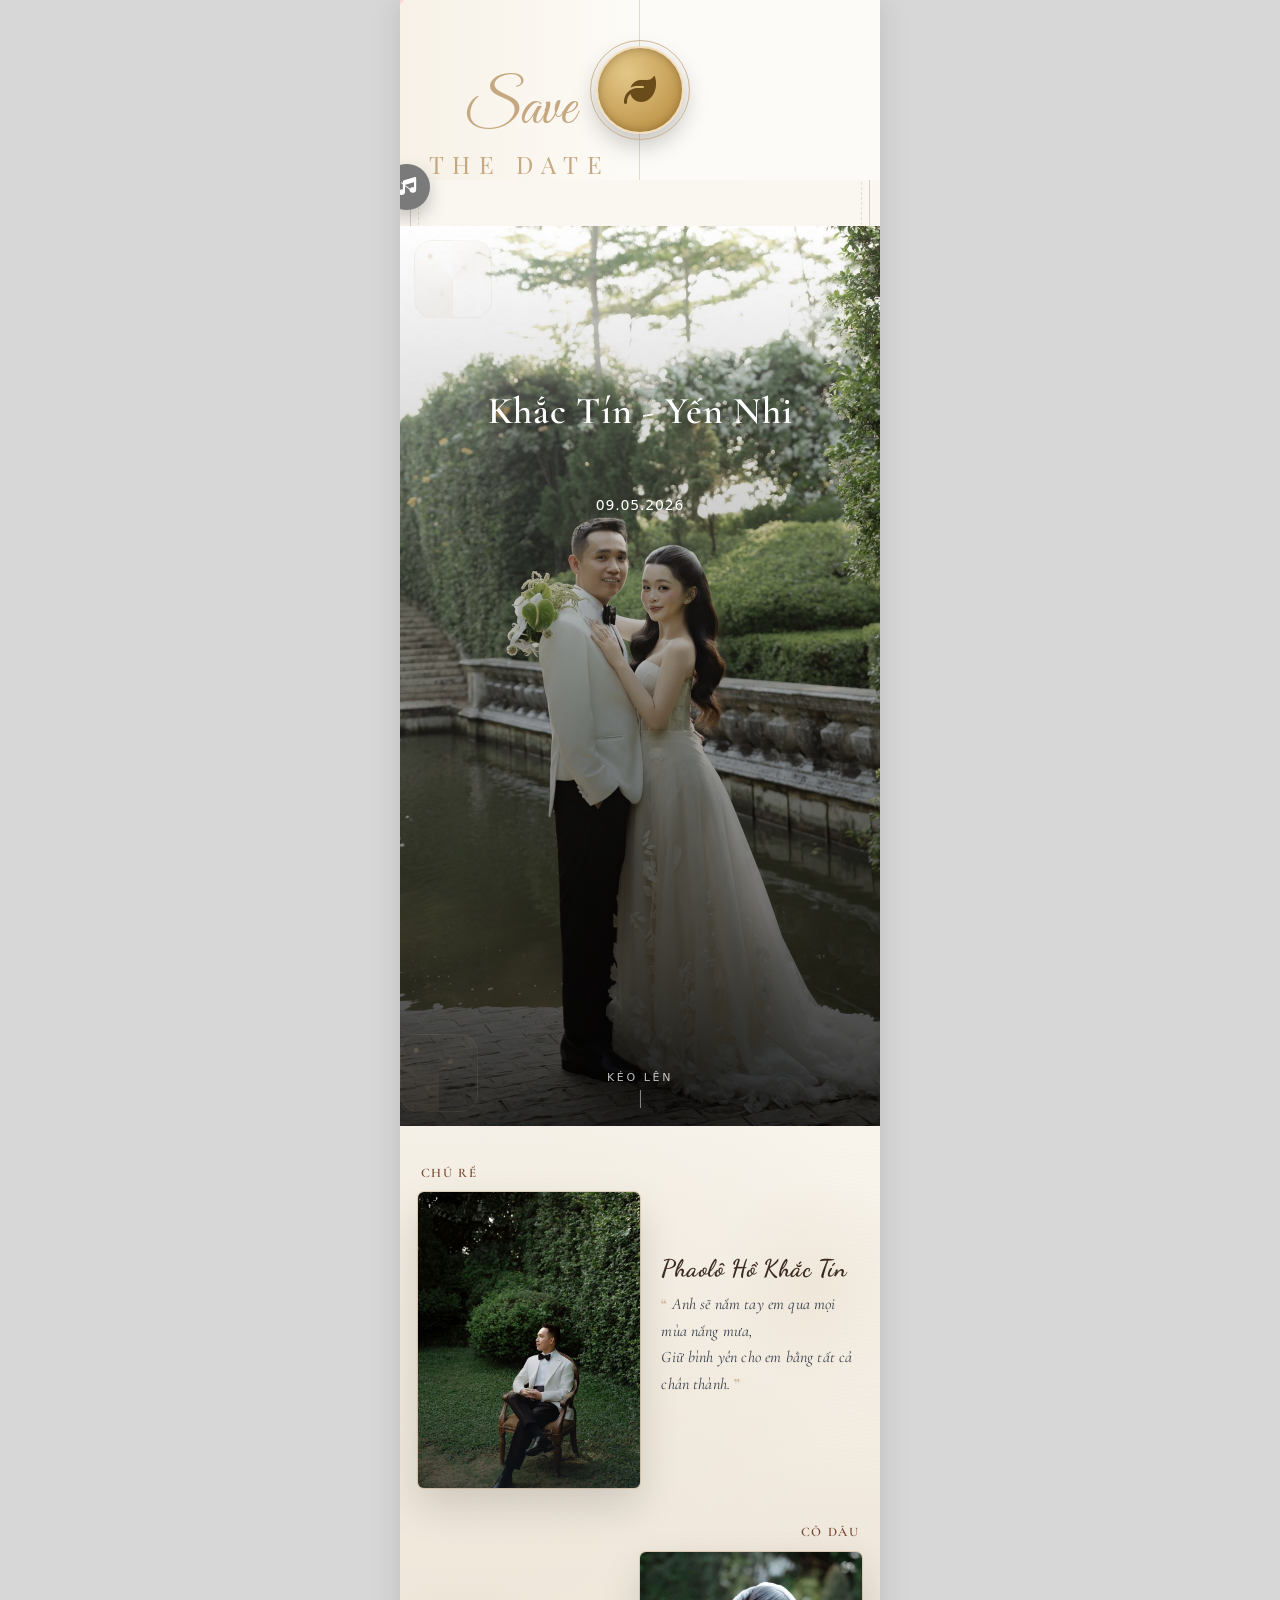
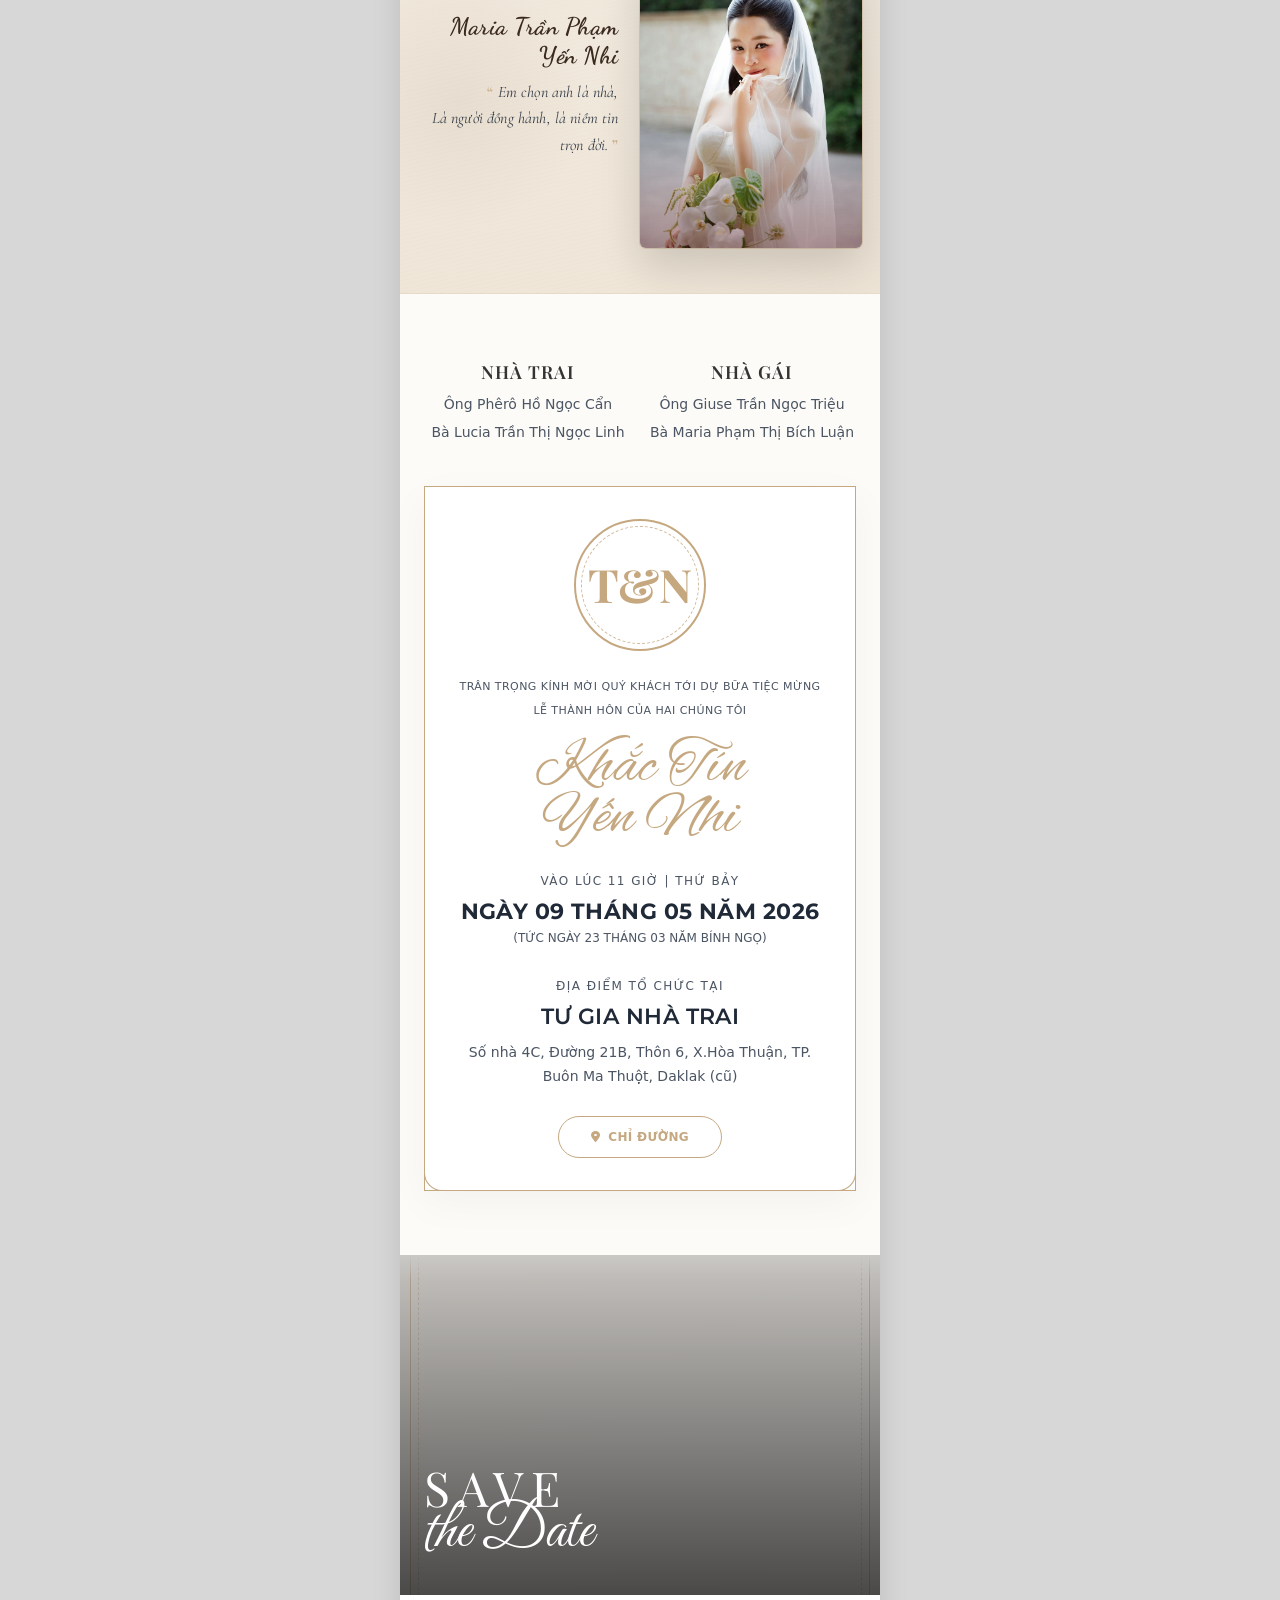
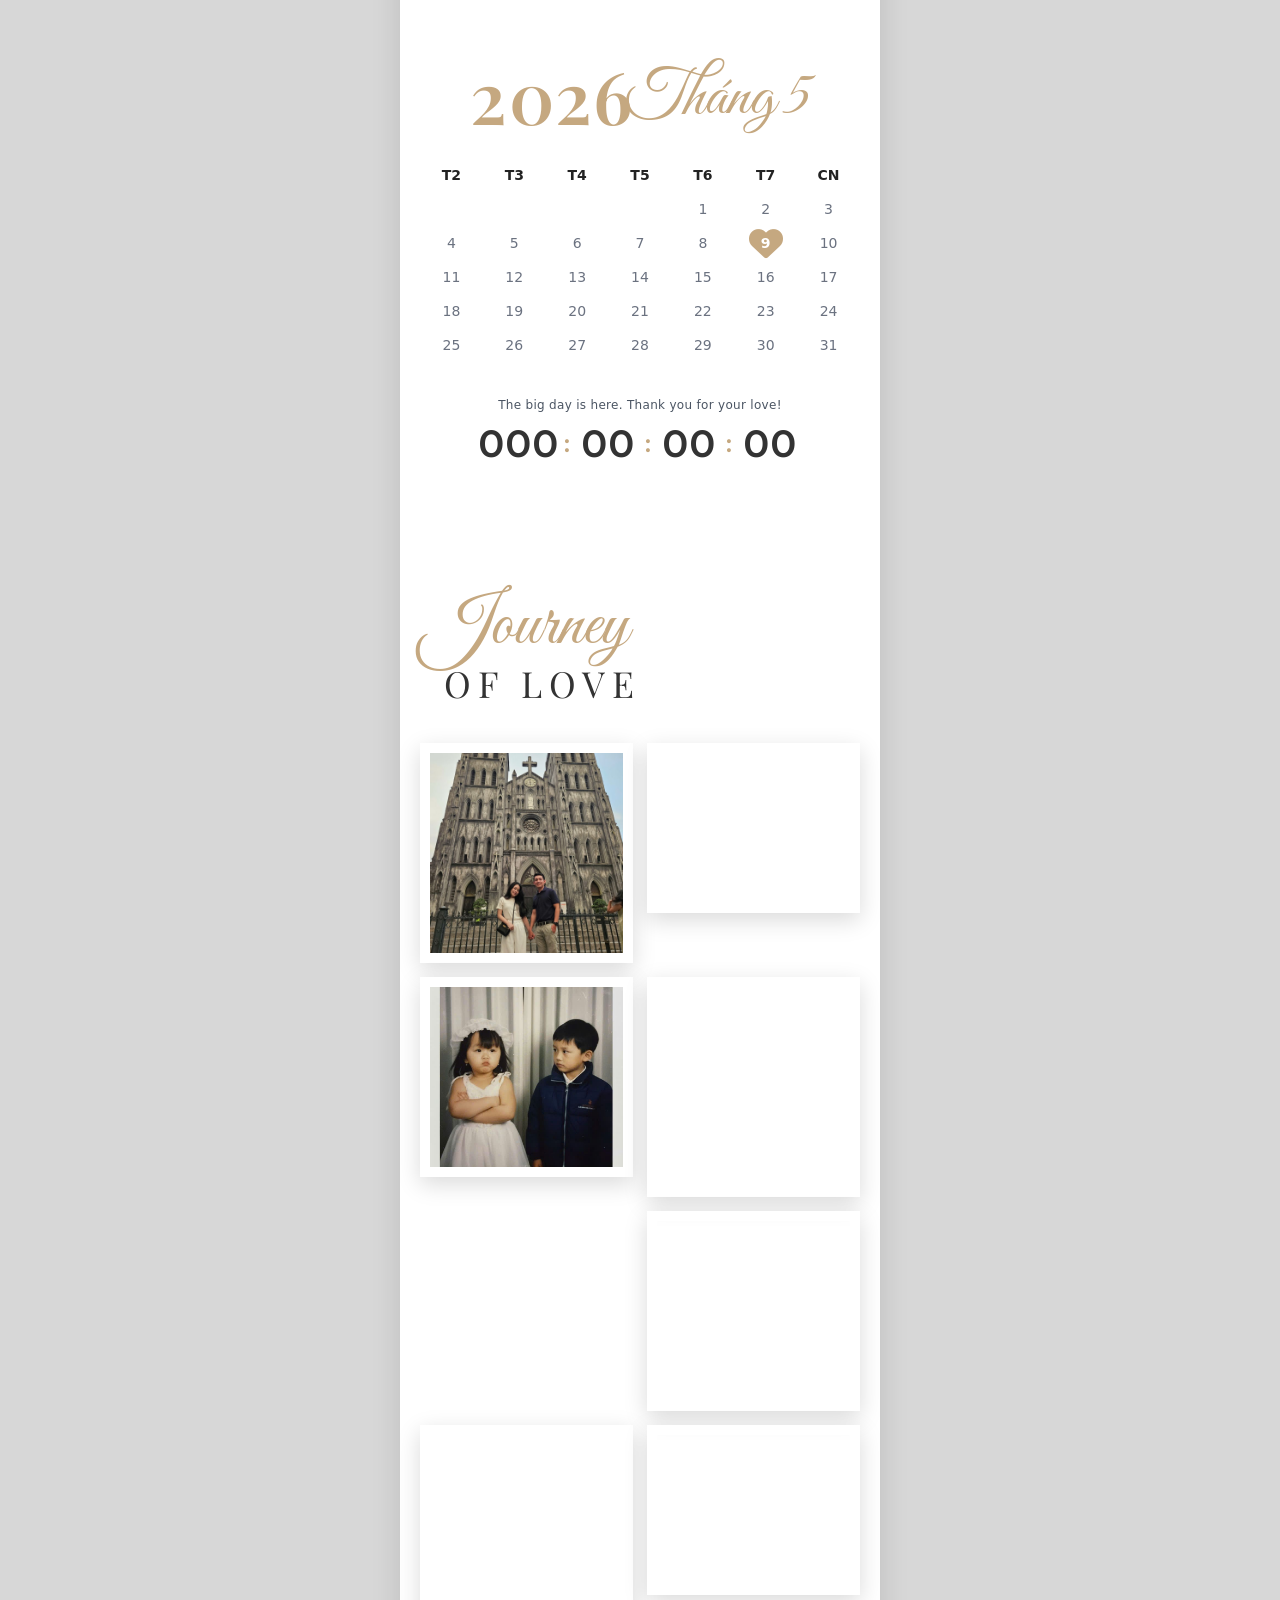
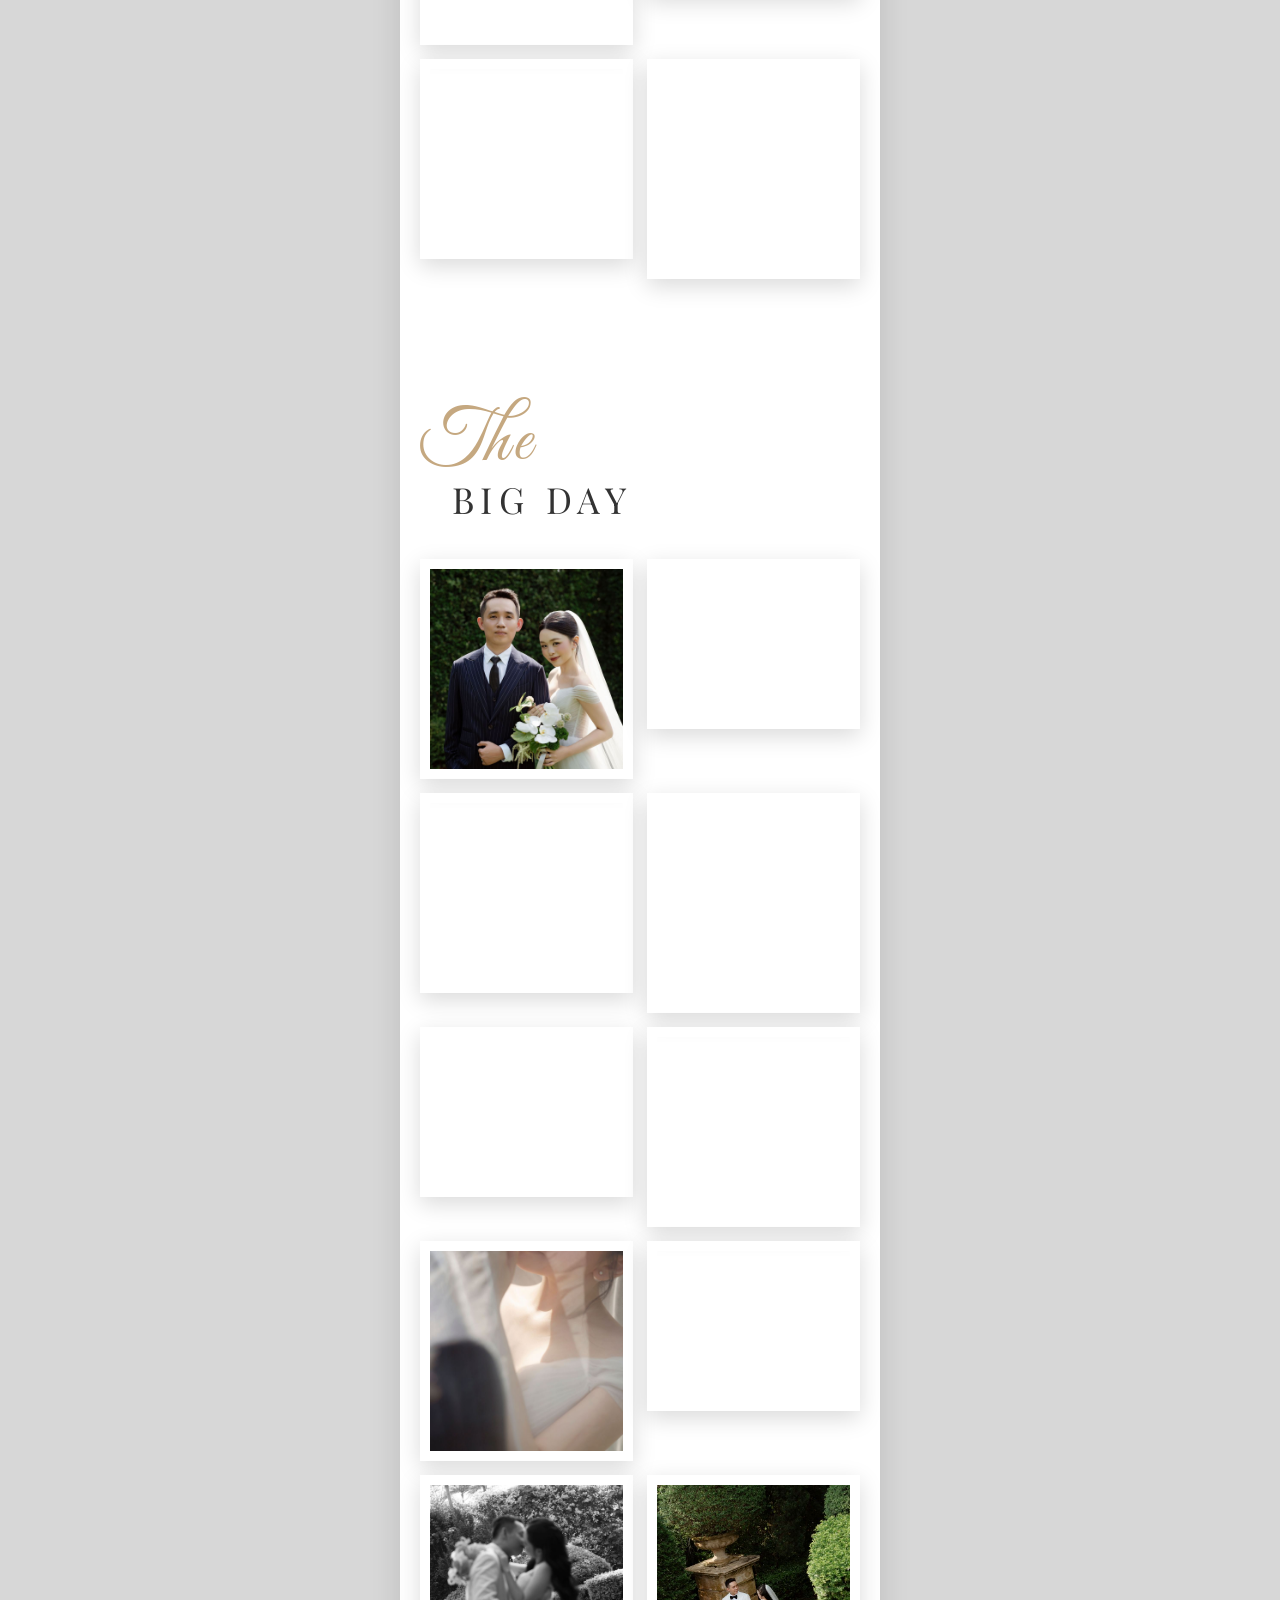
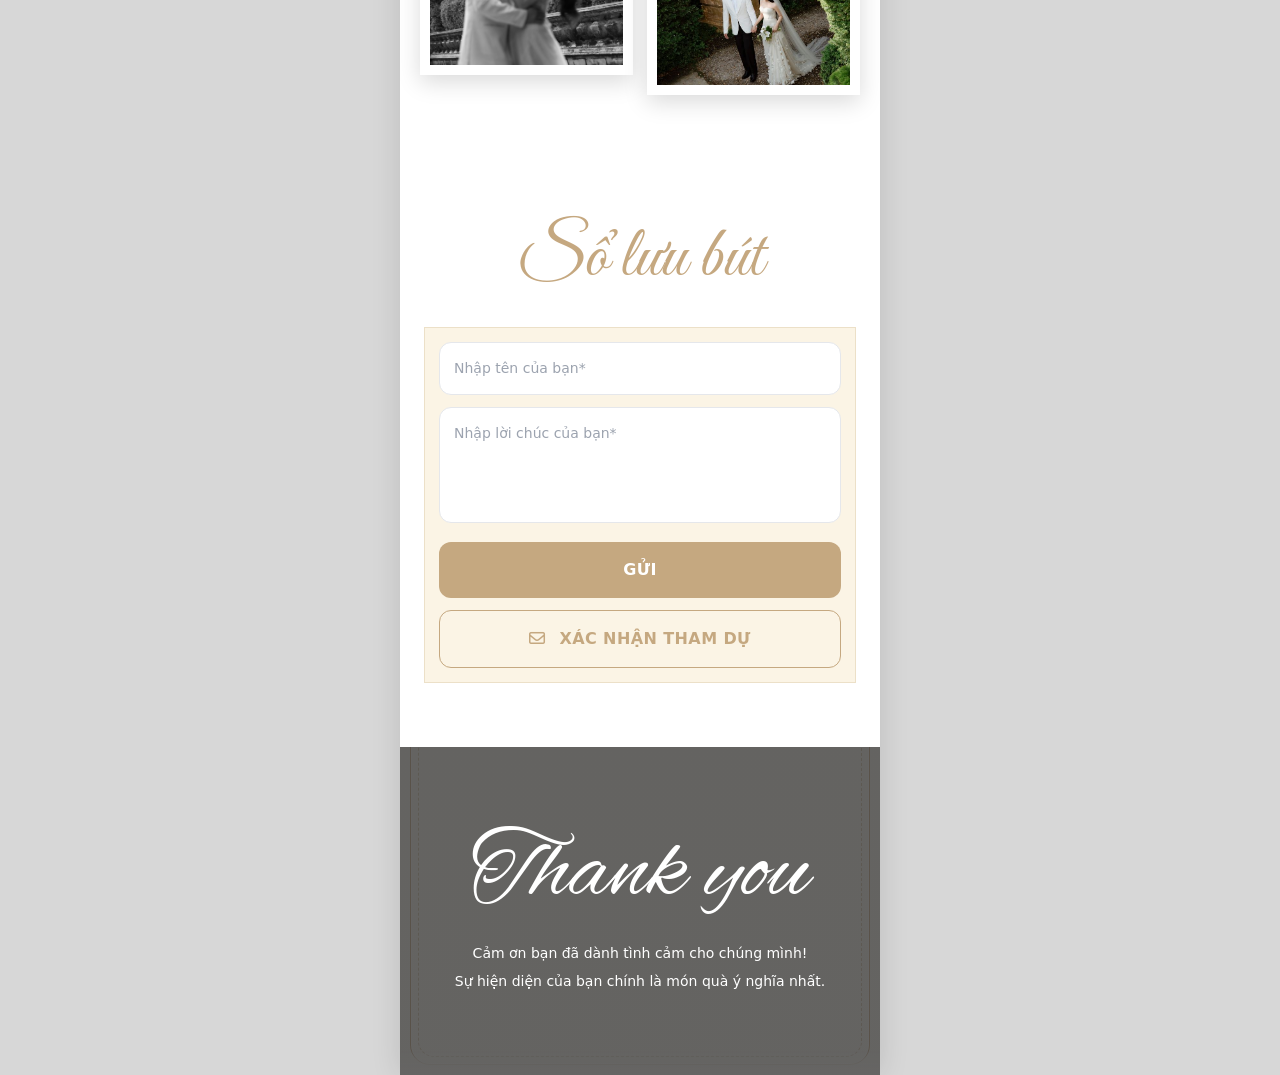
==== commit ff53f627: "Toi uu toc do + sua loi: anh nen local (32MB->4MB), Tailwind CSS tinh thay CDN, preloader chi cho he" ====
--- a/index.html
+++ b/index.html
@@ -4,11 +4,11 @@
   <meta charset="UTF-8">
   <meta name="viewport" content="width=device-width, initial-scale=1.0, maximum-scale=1.0, user-scalable=no">
   <title>Khắc Tín - Yến Nhi - Digital Wedding Invitation</title>
-  <script src="https://cdn.tailwindcss.com"></script>
   <link rel="preconnect" href="https://fonts.googleapis.com">
   <link rel="preconnect" href="https://fonts.gstatic.com" crossorigin>
   <link href="https://fonts.googleapis.com/css2?family=Cormorant+Garamond:ital,wght@0,400;0,500;0,600;0,700;1,400&family=Dancing+Script:wght@400;500;600;700&family=Playfair+Display:wght@400;500;600;700&family=Great+Vibes&family=Montserrat:wght@300;400;500;600;700&family=Alex+Brush&display=swap" rel="stylesheet">
   <link rel="stylesheet" href="https://cdnjs.cloudflare.com/ajax/libs/font-awesome/6.5.2/css/all.min.css">
+  <link rel="stylesheet" href="./tailwind.css">
   <link rel="stylesheet" href="./styles.css">
 </head>
 <body class="bg-[#d7d7d7] text-[#333333] font-sans">
@@ -33,7 +33,7 @@
       </button>
     </div>
 
-    <audio id="bg-audio" loop preload="auto" src="https://www.soundhelix.com/examples/mp3/SoundHelix-Song-1.mp3"></audio>
+    <audio id="bg-audio" loop preload="none"></audio>
 
     <div class="fixed bottom-4 right-4 z-50 flex flex-col gap-3">
       <button id="fab-music" class="fab bg-gray-500" aria-label="Bật tắt nhạc">
@@ -44,11 +44,11 @@
 
     <main>
       <header class="relative overflow-hidden hero-frame">
-        <img data-img-key="hero" src="https://images.unsplash.com/photo-1511285560929-80b456fea0bc?auto=format&fit=crop&q=80&w=1200" alt="Ảnh cưới Mai Thu và Minh Khanh" class="w-full h-full object-cover" width="1200" height="1600" fetchpriority="high" decoding="async">
+        <img data-img-key="hero" src="./assets/img/hero.jpg" alt="Ảnh cưới Khắc Tín và Yến Nhi" class="w-full h-full object-cover" width="1200" height="1600" fetchpriority="high" decoding="async">
         <div class="absolute inset-0 bg-gradient-to-t from-black/80 via-black/30 to-transparent"></div>
         <div class="absolute top-[18vh] left-0 text-center text-white w-full px-5 reveal reveal-stagger text-reveal hero-text-wrap">
-          <h1 id="couple-names" class="hero-couple-title">Mai Thu &amp; Minh Khanh</h1>
-          <p id="wedding-date" class="mt-3 text-sm hero-wedding-date">14.12.2025</p>
+          <h1 id="couple-names" class="hero-couple-title">Khắc Tín - Yến Nhi</h1>
+          <p id="wedding-date" class="mt-3 text-sm hero-wedding-date">09.05.2026</p>
         </div>
         <div class="scroll-hint">Kéo lên</div>
       </header>
@@ -60,7 +60,7 @@
             <div class="couple-figure">
               <p id="groom-intro-label" class="couple-role-label">Chú rể</p>
               <div class="couple-photo-frame">
-                <img data-img-key="groomPortrait" src="" alt="Chú rể" class="couple-photo" width="420" height="560" decoding="async" fetchpriority="high" loading="eager">
+                <img data-img-key="groomPortrait" src="./assets/img/groomPortrait.jpg" alt="Chú rể" class="couple-photo" width="420" height="560" decoding="async" loading="eager">
                 <div class="couple-photo-gradient couple-photo-gradient--groom" aria-hidden="true"></div>
               </div>
             </div>
@@ -74,7 +74,7 @@
             <div class="couple-figure">
               <p id="bride-intro-label" class="couple-role-label">Cô dâu</p>
               <div class="couple-photo-frame">
-                <img data-img-key="bridePortrait" src="" alt="Cô dâu" class="couple-photo" width="420" height="560" decoding="async" fetchpriority="high" loading="eager">
+                <img data-img-key="bridePortrait" src="./assets/img/bridePortrait.jpg" alt="Cô dâu" class="couple-photo" width="420" height="560" decoding="async" loading="eager">
                 <div class="couple-photo-gradient couple-photo-gradient--bride" aria-hidden="true"></div>
               </div>
             </div>
@@ -90,11 +90,11 @@
         <div class="flex justify-between gap-4 reveal">
           <article class="w-1/2">
             <h3 class="font-serif text-lg font-semibold tracking-wider">NHÀ TRAI</h3>
-            <p id="bride-family" class="text-sm text-gray-600 leading-7 mt-1">Ông Phạm Văn Hiển<br>Bà Đỗ Thị Đông</p>
+            <p id="bride-family" class="text-sm text-gray-600 leading-7 mt-1">Ông Phêrô Hồ Ngọc Cẩn<br>Bà Lucia Trần Thị Ngọc Linh</p>
           </article>
           <article class="w-1/2">
             <h3 class="font-serif text-lg font-semibold tracking-wider">NHÀ GÁI</h3>
-            <p id="groom-family" class="text-sm text-gray-600 leading-7 mt-1">Ông Đặng Quang Hưng<br>Bà Lê Minh Thu</p>
+            <p id="groom-family" class="text-sm text-gray-600 leading-7 mt-1">Ông Giuse Trần Ngọc Triệu<br>Bà Maria Phạm Thị Bích Luận</p>
           </article>
         </div>
 
@@ -105,7 +105,7 @@
           <p id="invite-message" class="text-[11px] leading-6 text-gray-600 uppercase invite-message-tight">
             Trân trọng kính mời quý khách tới dự bữa tiệc mừng lễ thành hôn của hai chúng tôi
           </p>
-          <h2 id="couple-script" class="font-script custom-script text-[#C5A880] text-6xl leading-[0.85] mt-5">Mai Thu<br>Minh Khanh</h2>
+          <h2 id="couple-script" class="font-script custom-script text-[#C5A880] text-6xl leading-[0.85] mt-5">Khắc Tín<br>Yến Nhi</h2>
           <div class="ceremony-stack mt-7" id="ceremony-stack">
             <div class="ceremony-block">
               <p id="ceremony-church-title" class="ceremony-title"></p>
@@ -117,20 +117,20 @@
               <p id="ceremony-church-lunar" class="ceremony-lunar"></p>
             </div>
           </div>
-          <p id="event-time" class="mt-7 text-xs tracking-[0.12em] text-gray-600">VÀO LÚC 15 GIỜ | CHỦ NHẬT</p>
-          <p id="event-date-text" class="invitation-heading-date mt-2">NGÀY 14 THÁNG 12 NĂM 2025</p>
-          <p id="event-date-lunar" class="text-xs text-gray-600 mt-1">(TỨC NGÀY 25 THÁNG 10 NĂM ẤT TỴ)</p>
+          <p id="event-time" class="mt-7 text-xs tracking-[0.12em] text-gray-600">VÀO LÚC 11 GIỜ | THỨ BẢY</p>
+          <p id="event-date-text" class="invitation-heading-date mt-2">NGÀY 09 THÁNG 05 NĂM 2026</p>
+          <p id="event-date-lunar" class="text-xs text-gray-600 mt-1">(TỨC NGÀY 23 THÁNG 03 NĂM BÍNH NGỌ)</p>
           <p class="text-xs tracking-[0.12em] text-gray-600 mt-8">ĐỊA ĐIỂM TỔ CHỨC TẠI</p>
-          <p id="venue-name" class="invitation-heading-venue mt-2">TRUNG TÂM TIỆC CƯỚI TÂN AN</p>
-          <p id="venue-address" class="text-sm text-gray-600 leading-6 mt-2">Số 22 Đường Hồng Bàng, P. Hồng Bàng, TP. Hải Phòng</p>
-          <a id="map-link" href="https://maps.app.goo.gl/yDk8pDZEdzDnJLib8" target="_blank" rel="noopener noreferrer" class="inline-flex items-center justify-center gap-2 mt-7 px-8 py-3 border border-[#C5A880] rounded-full text-[#C5A880] text-xs font-semibold tracking-wide">
+          <p id="venue-name" class="invitation-heading-venue mt-2">TƯ GIA NHÀ TRAI</p>
+          <p id="venue-address" class="text-sm text-gray-600 leading-6 mt-2">Số nhà 4C, Đường 21B, Thôn 6, X.Hòa Thuận, TP. Buôn Ma Thuột, Daklak (cũ)</p>
+          <a id="map-link" href="https://maps.app.goo.gl/ozEPsP9Re4XVXa7WA" target="_blank" rel="noopener noreferrer" class="inline-flex items-center justify-center gap-2 mt-7 px-8 py-3 border border-[#C5A880] rounded-full text-[#C5A880] text-xs font-semibold tracking-wide">
             <i class="fa-solid fa-location-dot"></i> CHỈ ĐƯỜNG
           </a>
         </article>
       </section>
 
       <section class="relative h-[340px] overflow-hidden reveal section-divider-top">
-        <img data-img-key="saveDate" src="https://images.unsplash.com/photo-1465495976277-4387d4b0b4c6?auto=format&fit=crop&q=80&w=1200" alt="Save the date background" class="w-full h-full object-cover">
+        <img data-img-key="saveDate" src="./assets/img/saveDate.jpg" alt="Save the date background" class="w-full h-full object-cover">
         <div class="absolute inset-0 bg-gradient-to-t from-black/70 via-black/45 to-black/20"></div>
         <div class="absolute bottom-8 left-6 text-white text-reveal reveal">
           <h2 class="font-serif text-5xl leading-none tracking-[0.16em]">SAVE</h2>
@@ -140,8 +140,8 @@
 
       <section class="px-6 py-16 bg-white text-center text-reveal reveal">
         <div class="flex items-end justify-center mb-8 reveal">
-          <p id="calendar-year" class="font-serif text-7xl leading-none text-[#C5A880] calendar-year">2025</p>
-          <p id="calendar-month" class="font-script text-5xl text-[#C5A880] -ml-2 calendar-month">Tháng 12</p>
+          <p id="calendar-year" class="font-serif text-7xl leading-none text-[#C5A880] calendar-year">2026</p>
+          <p id="calendar-month" class="font-script text-5xl text-[#C5A880] -ml-2 calendar-month">Tháng 5</p>
         </div>
 
         <div id="calendar-grid" class="calendar reveal">
@@ -203,7 +203,7 @@
           </button>
         </form>
 
-        <div id="guestbook-messages-area" class="guestbook-messages-area" aria-hidden="true">
+        <div id="guestbook-messages-area" class="guestbook-messages-area">
           <div id="chat-list" class="mt-5 space-y-3 guestbook-panel !pt-4 chat-wrap"></div>
           <p id="chat-empty" class="text-center text-sm text-gray-500 mt-4 guestbook-panel !py-6">Chưa có lời chúc nào. Hãy là người đầu tiên gửi lời chúc!</p>
         </div>
@@ -223,7 +223,7 @@
       </section>
 
       <footer class="relative py-20 px-6 text-center text-white overflow-hidden text-reveal reveal">
-        <img data-img-key="footer" src="https://images.unsplash.com/photo-1511285560929-80b456fea0bc?auto=format&fit=crop&q=80&w=1200" alt="Footer background" class="absolute inset-0 w-full h-full object-cover">
+        <img data-img-key="footer" src="./assets/img/footer.jpg" alt="Footer background" class="absolute inset-0 w-full h-full object-cover">
         <div class="absolute inset-0 bg-black/60"></div>
         <div class="relative z-10 reveal">
           <h2 id="footer-title" class="font-script custom-script text-8xl leading-none">Thank you</h2>
--- a/styles.css
+++ b/styles.css
@@ -282,36 +282,6 @@
   background: linear-gradient(to top, rgba(25, 35, 45, 0.48) 0%, rgba(20, 25, 30, 0.15) 38%, transparent 55%);
 }
 
-.couple-name-script {
-  position: absolute;
-  bottom: 10%;
-  left: 7%;
-  right: 12%;
-  margin: 0;
-  font-family: var(--dancing);
-  font-weight: 700;
-  /* 1 dòng ngang: giảm cỡ chữ + không xuống dòng */
-  font-size: clamp(1.2rem, 5.2vw, 1.75rem);
-  line-height: 1.2;
-  color: #fff;
-  text-rendering: optimizeLegibility;
-  letter-spacing: 0.01em;
-  white-space: nowrap;
-  overflow: hidden;
-  text-overflow: ellipsis;
-  text-shadow:
-    0 0 2px rgba(0, 0, 0, 0.9),
-    0 1px 0 rgba(255, 255, 255, 0.35),
-    0 2px 8px rgba(0, 0, 0, 0.55),
-    0 4px 24px rgba(0, 0, 0, 0.35);
-}
-
-.couple-name-script--right {
-  left: 10%;
-  right: 7%;
-  text-align: right;
-}
-
 .couple-vows-text {
   margin: 0;
   font-family: var(--display);
@@ -384,62 +354,6 @@
 
 .invite-message-tight {
   letter-spacing: 0.04em;
-}
-
-/* Bố mẹ 2 bên: canh thẳng hàng, không nhảy dòng */
-.family-grid {
-  display: grid;
-  grid-template-columns: 1fr 1fr;
-  gap: 8px;
-  align-items: start;
-  margin-left: -12px;
-  margin-right: -12px;
-  padding-left: 12px;
-  padding-right: 12px;
-  text-align: left;
-}
-
-.family-col {
-  display: grid;
-  grid-template-rows: auto auto;
-  gap: 6px;
-}
-
-.family-title {
-  font-family: var(--display);
-  font-size: 17px;
-  font-weight: 600;
-  letter-spacing: 0.11em;
-  color: #2b2b2b;
-  text-align: center;
-}
-
-.family-lines {
-  font-size: clamp(9.2px, 2.2vw, 12px);
-  line-height: 1.85;
-  color: #6b7280;
-}
-
-.family-lines .family-line {
-  display: block;
-  white-space: nowrap;
-}
-
-@media (max-width: 360px) {
-  .family-grid {
-    gap: 6px;
-    margin-left: -16px;
-    margin-right: -16px;
-    padding-left: 16px;
-    padding-right: 16px;
-  }
-  .family-title {
-    font-size: 16px;
-    letter-spacing: 0.1em;
-  }
-  .family-lines {
-    font-size: 10px;
-  }
 }
 
 .invitation-heading-date,
@@ -683,12 +597,6 @@
 
 .ceremony-block {
   padding: 0 2px;
-}
-
-.ceremony-block--sep {
-  margin-top: 1.15rem;
-  padding-top: 1.15rem;
-  border-top: 1px solid rgba(197, 168, 128, 0.45);
 }
 
 .ceremony-title {
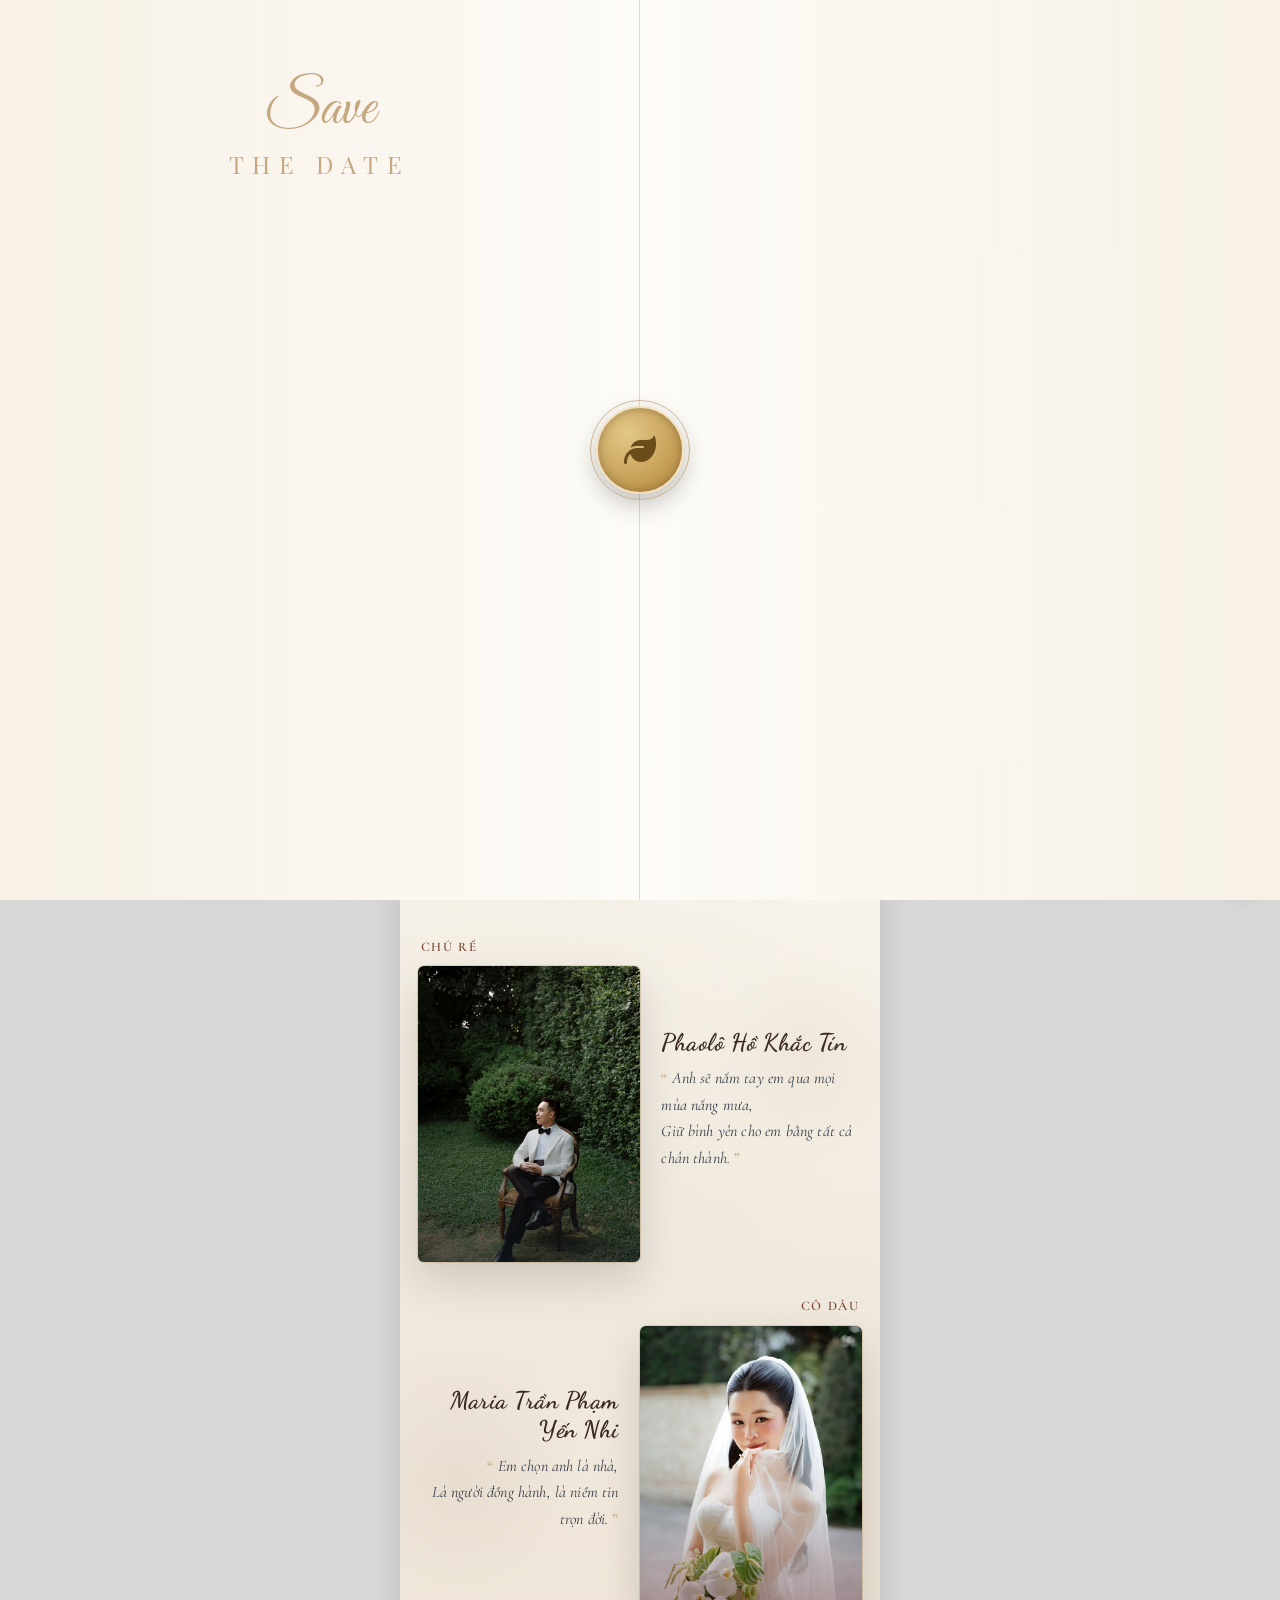
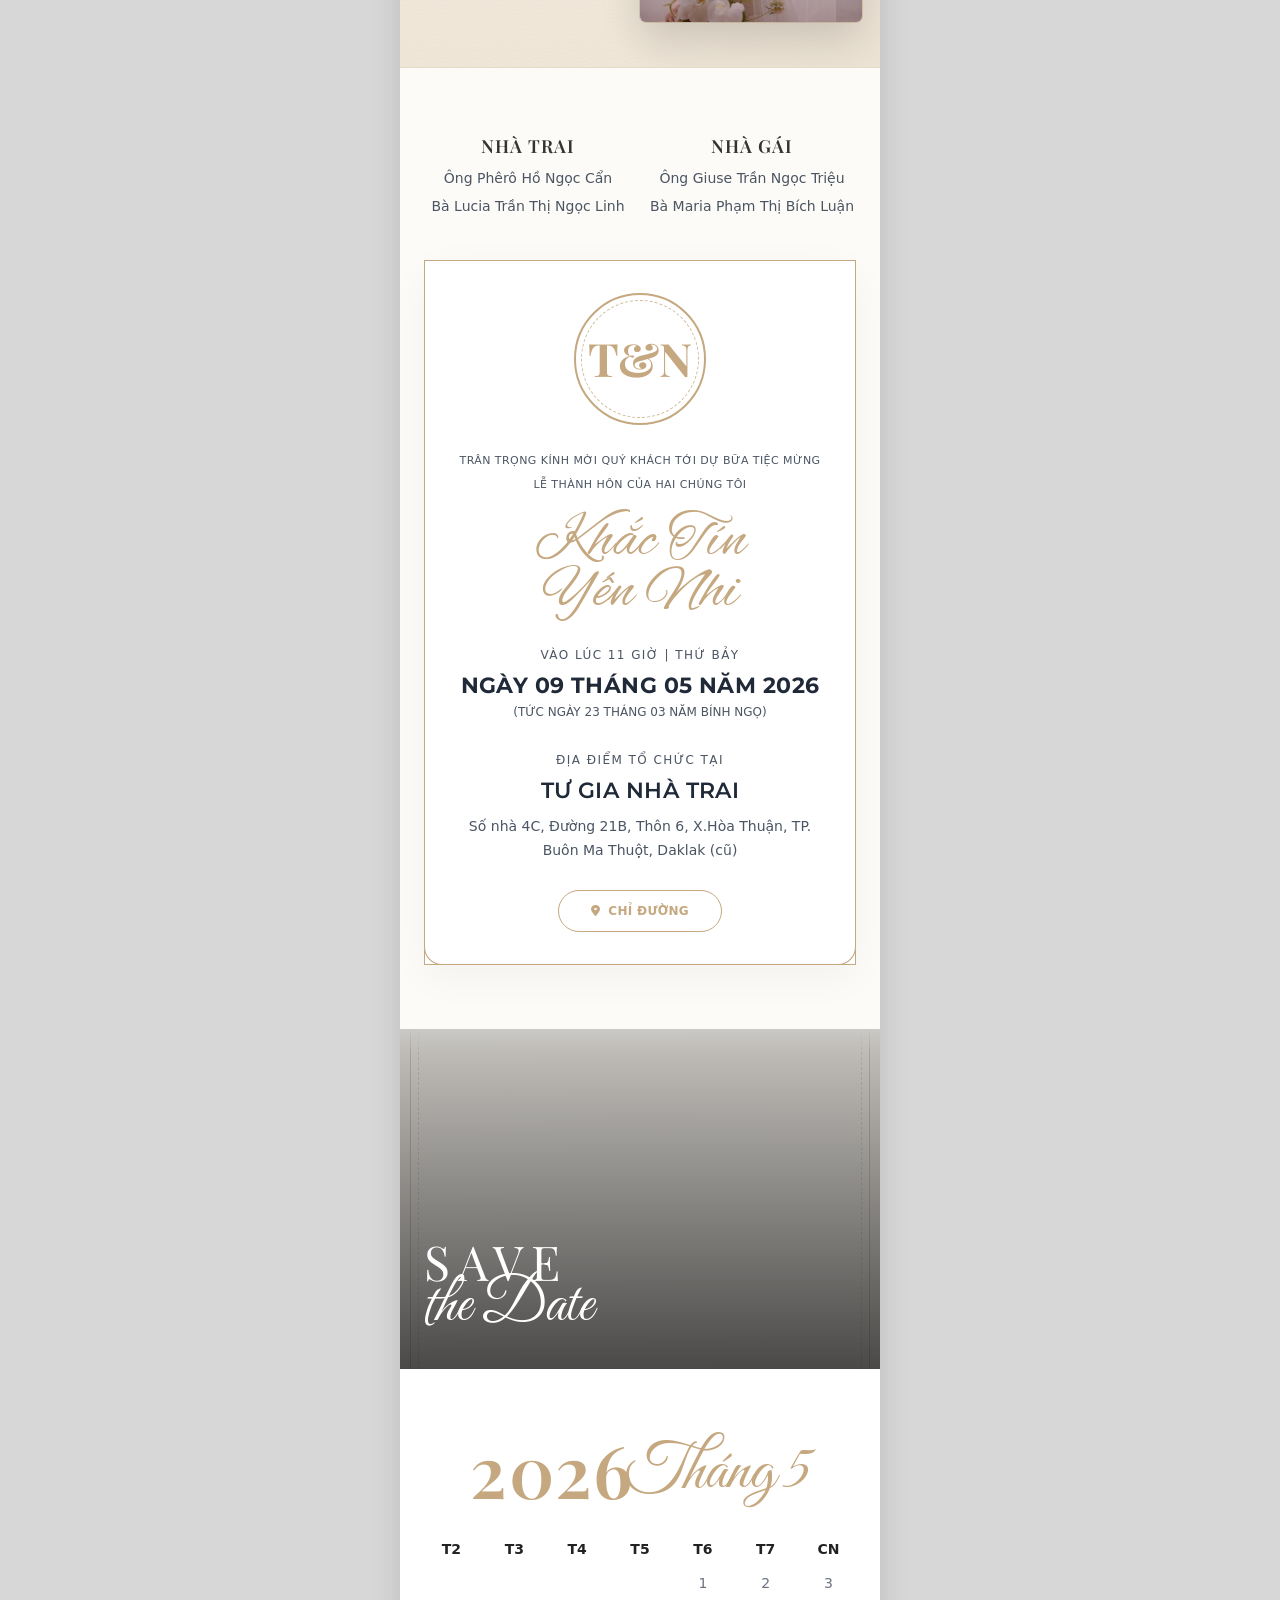
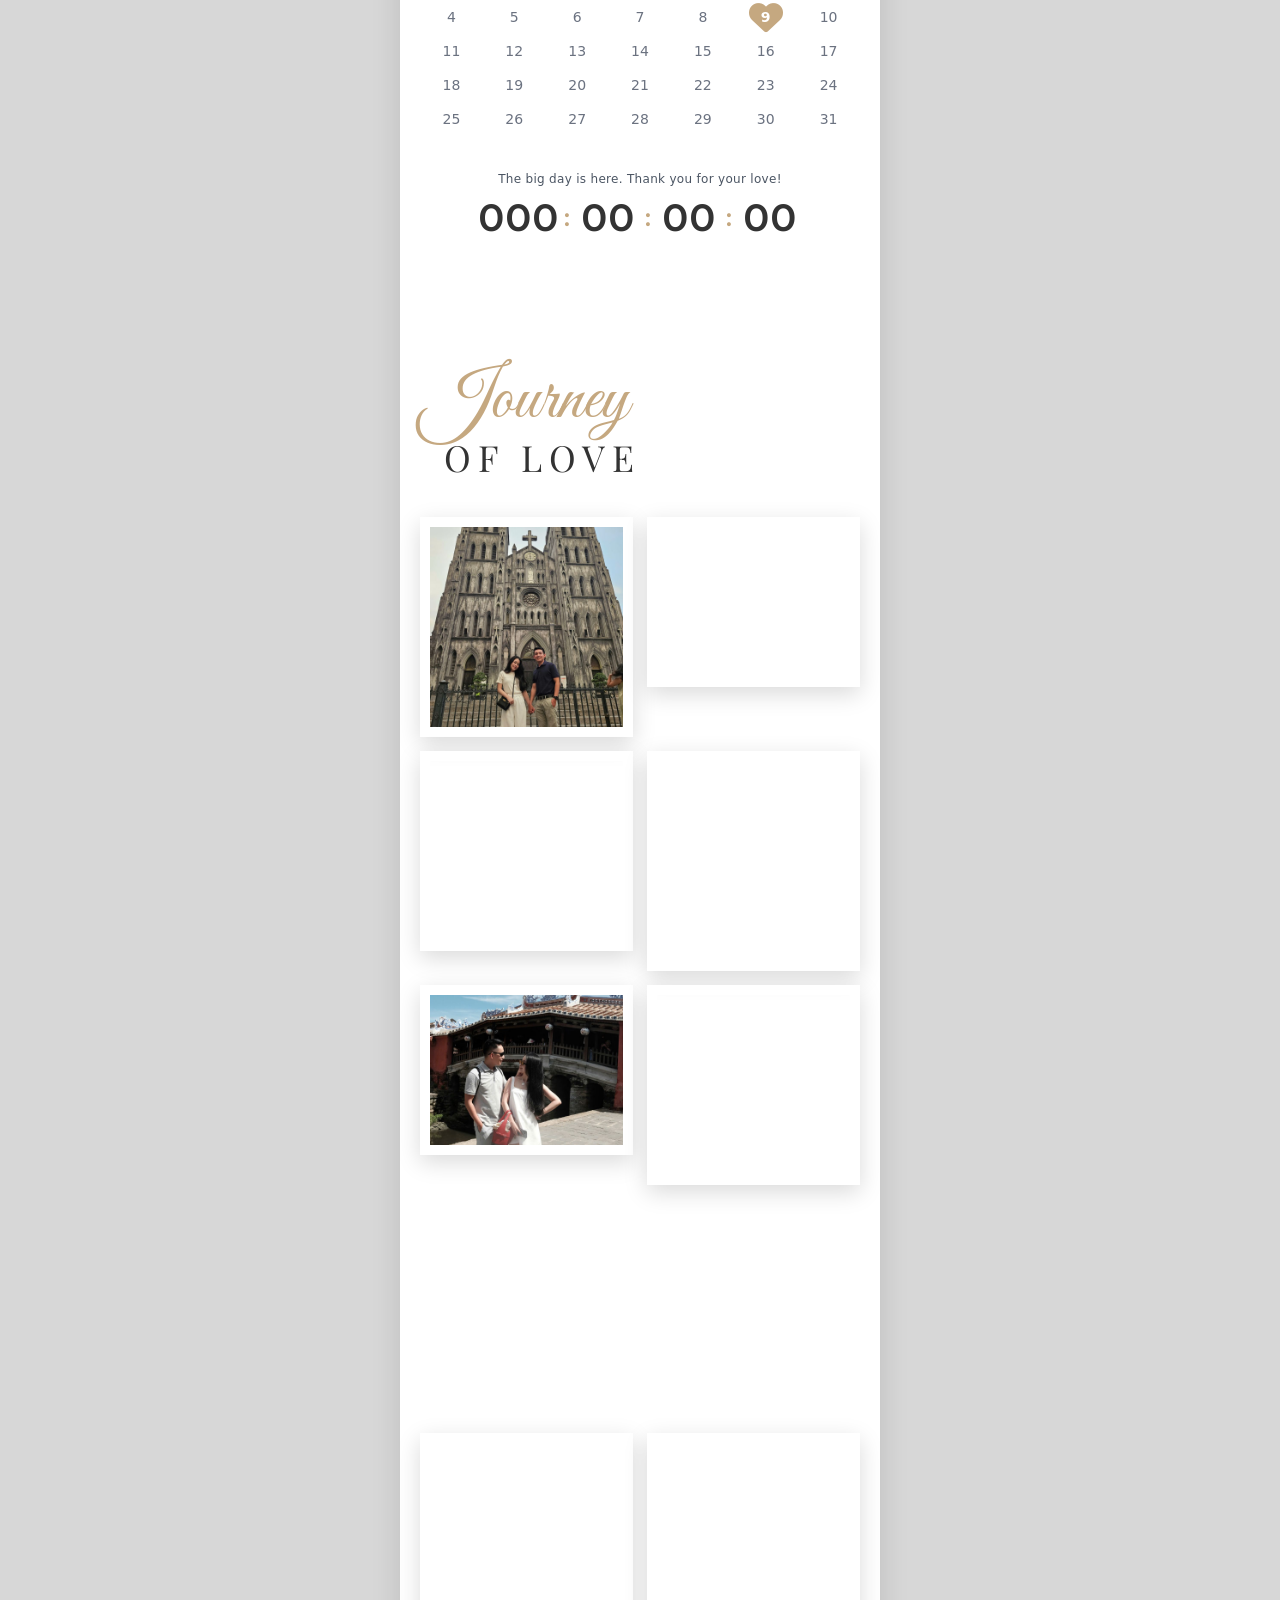
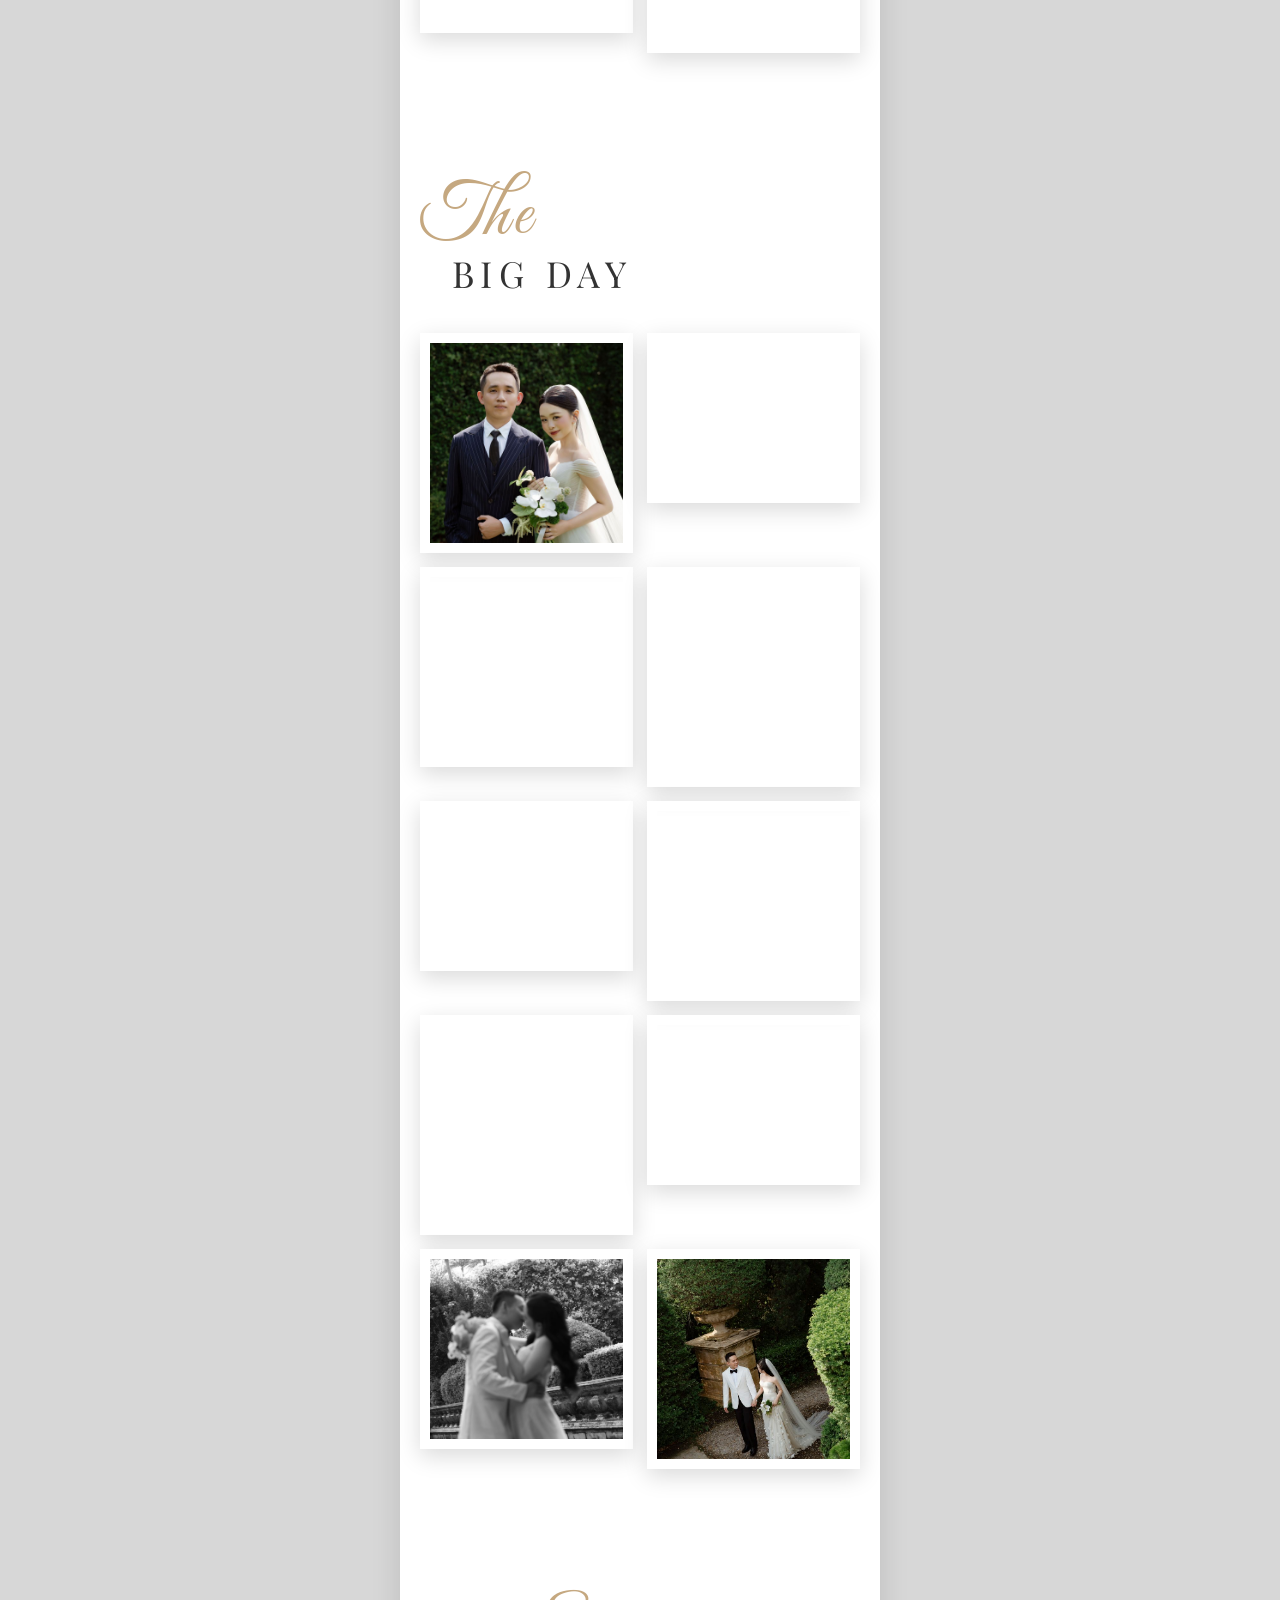
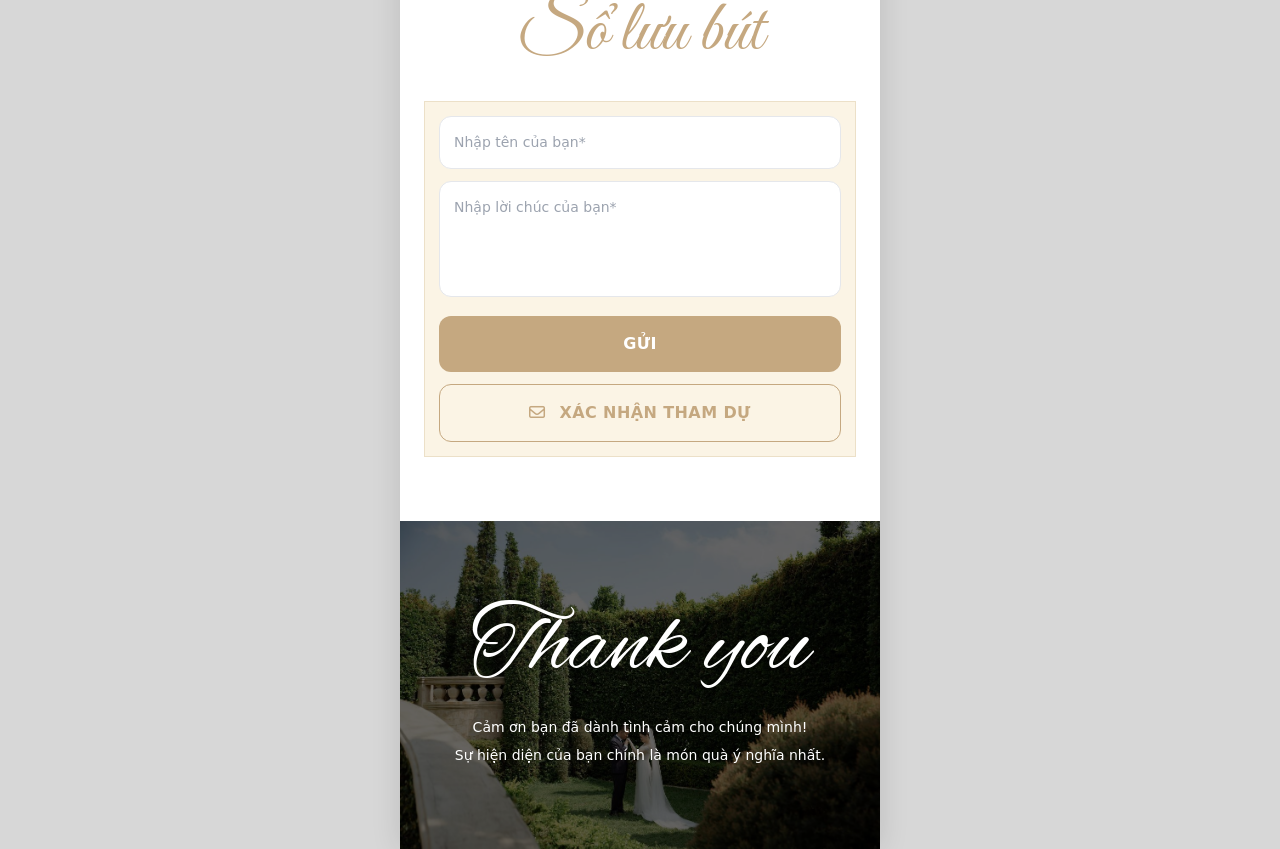
==== commit bf4b76db: "Fix iPhone: khai bao position fixed cho envelope/preloader/fab ngay trong styles.css (khong phu thuo" ====
--- a/index.html
+++ b/index.html
@@ -8,8 +8,8 @@
   <link rel="preconnect" href="https://fonts.gstatic.com" crossorigin>
   <link href="https://fonts.googleapis.com/css2?family=Cormorant+Garamond:ital,wght@0,400;0,500;0,600;0,700;1,400&family=Dancing+Script:wght@400;500;600;700&family=Playfair+Display:wght@400;500;600;700&family=Great+Vibes&family=Montserrat:wght@300;400;500;600;700&family=Alex+Brush&display=swap" rel="stylesheet">
   <link rel="stylesheet" href="https://cdnjs.cloudflare.com/ajax/libs/font-awesome/6.5.2/css/all.min.css">
-  <link rel="stylesheet" href="./tailwind.css">
-  <link rel="stylesheet" href="./styles.css">
+  <link rel="stylesheet" href="./tailwind.css?v=2">
+  <link rel="stylesheet" href="./styles.css?v=2">
 </head>
 <body class="bg-[#d7d7d7] text-[#333333] font-sans">
   <div class="site-shell">
@@ -35,7 +35,7 @@
 
     <audio id="bg-audio" loop preload="none"></audio>
 
-    <div class="fixed bottom-4 right-4 z-50 flex flex-col gap-3">
+    <div class="fab-wrap fixed bottom-4 right-4 z-50 flex flex-col gap-3">
       <button id="fab-music" class="fab bg-gray-500" aria-label="Bật tắt nhạc">
         <i class="fa-solid fa-music"></i>
         <i id="music-off-icon" class="fa-solid fa-slash text-[10px] absolute"></i>
@@ -273,12 +273,12 @@
     </div>
     <div id="toast" class="toast">Đã ghi nhận thông tin của bạn</div>
   </div>
-  <script src="./text-content.js"></script>
-  <script src="./image-content.js"></script>
-  <script src="./asset-content.js"></script>
-  <script src="./music-content.js"></script>
-  <script src="./feature-flags.js"></script>
-  <script src="./sheet-content.js"></script>
-  <script src="./script.js"></script>
+  <script src="./text-content.js?v=2"></script>
+  <script src="./image-content.js?v=2"></script>
+  <script src="./asset-content.js?v=2"></script>
+  <script src="./music-content.js?v=2"></script>
+  <script src="./feature-flags.js?v=2"></script>
+  <script src="./sheet-content.js?v=2"></script>
+  <script src="./script.js?v=2"></script>
 </body>
 </html>
--- a/styles.css
+++ b/styles.css
@@ -443,6 +443,26 @@
 #envelope {
   display: flex;
   background: var(--beige);
+  position: fixed;
+  inset: 0;
+  z-index: 90;
+}
+
+/* Vi tri then chot khai bao thang tai day de khong phu thuoc file utility */
+#preloader {
+  position: fixed;
+  inset: 0;
+  z-index: 100;
+}
+
+.fab-wrap {
+  position: fixed;
+  bottom: 1rem;
+  right: 1rem;
+  z-index: 50;
+  display: flex;
+  flex-direction: column;
+  gap: 0.75rem;
 }
 
 #envelope .door {
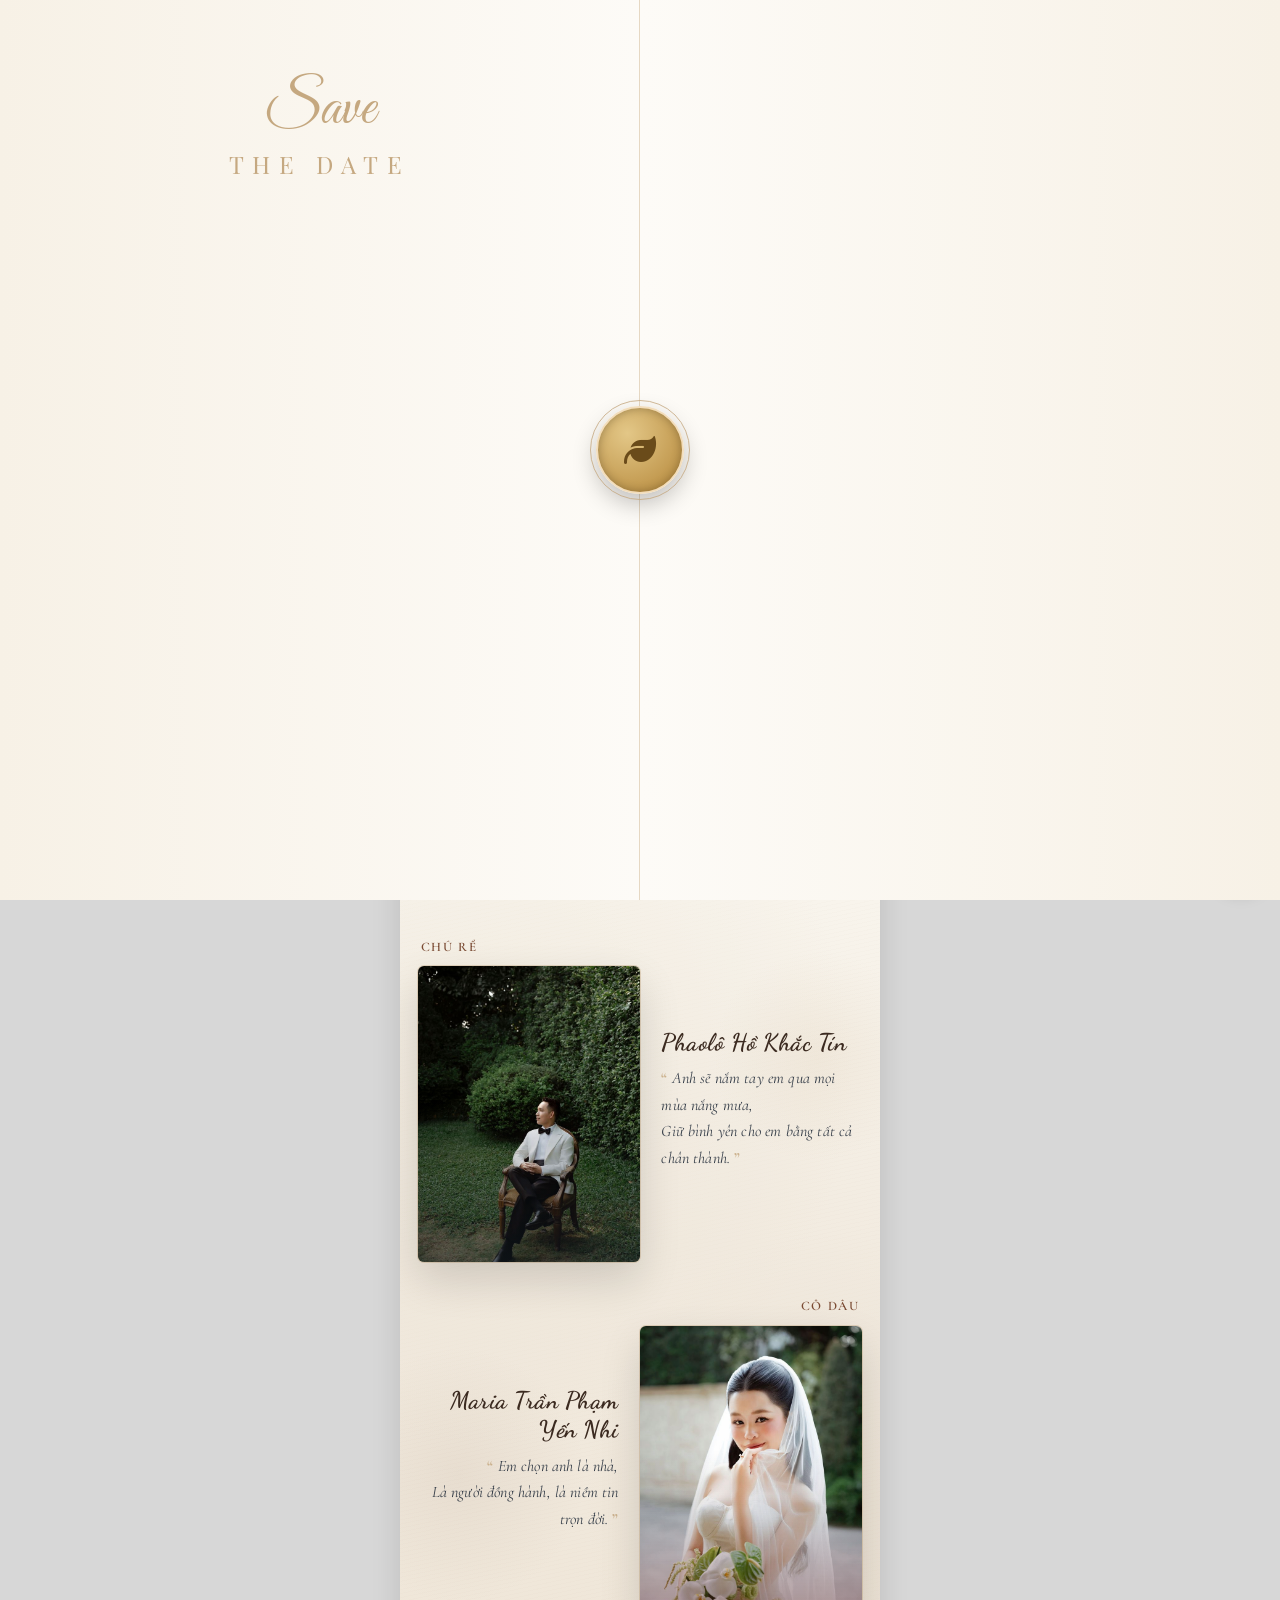
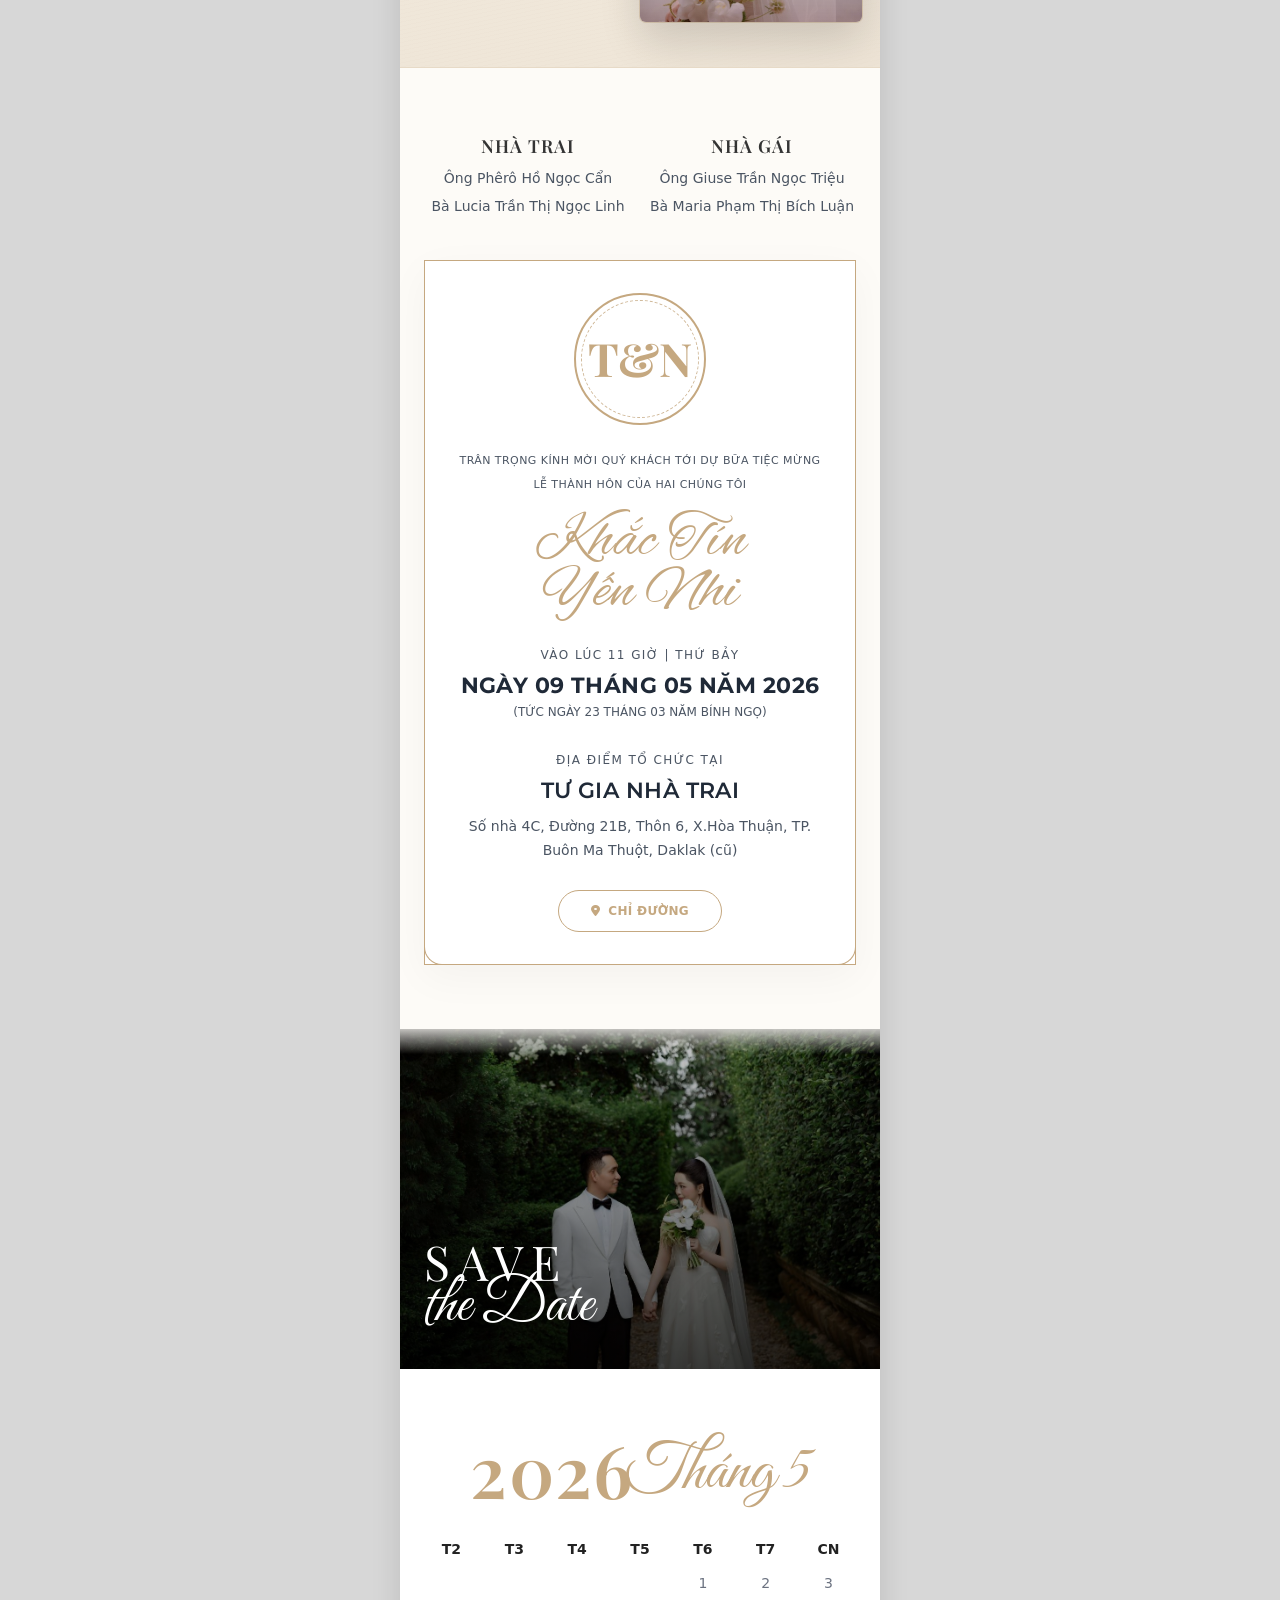
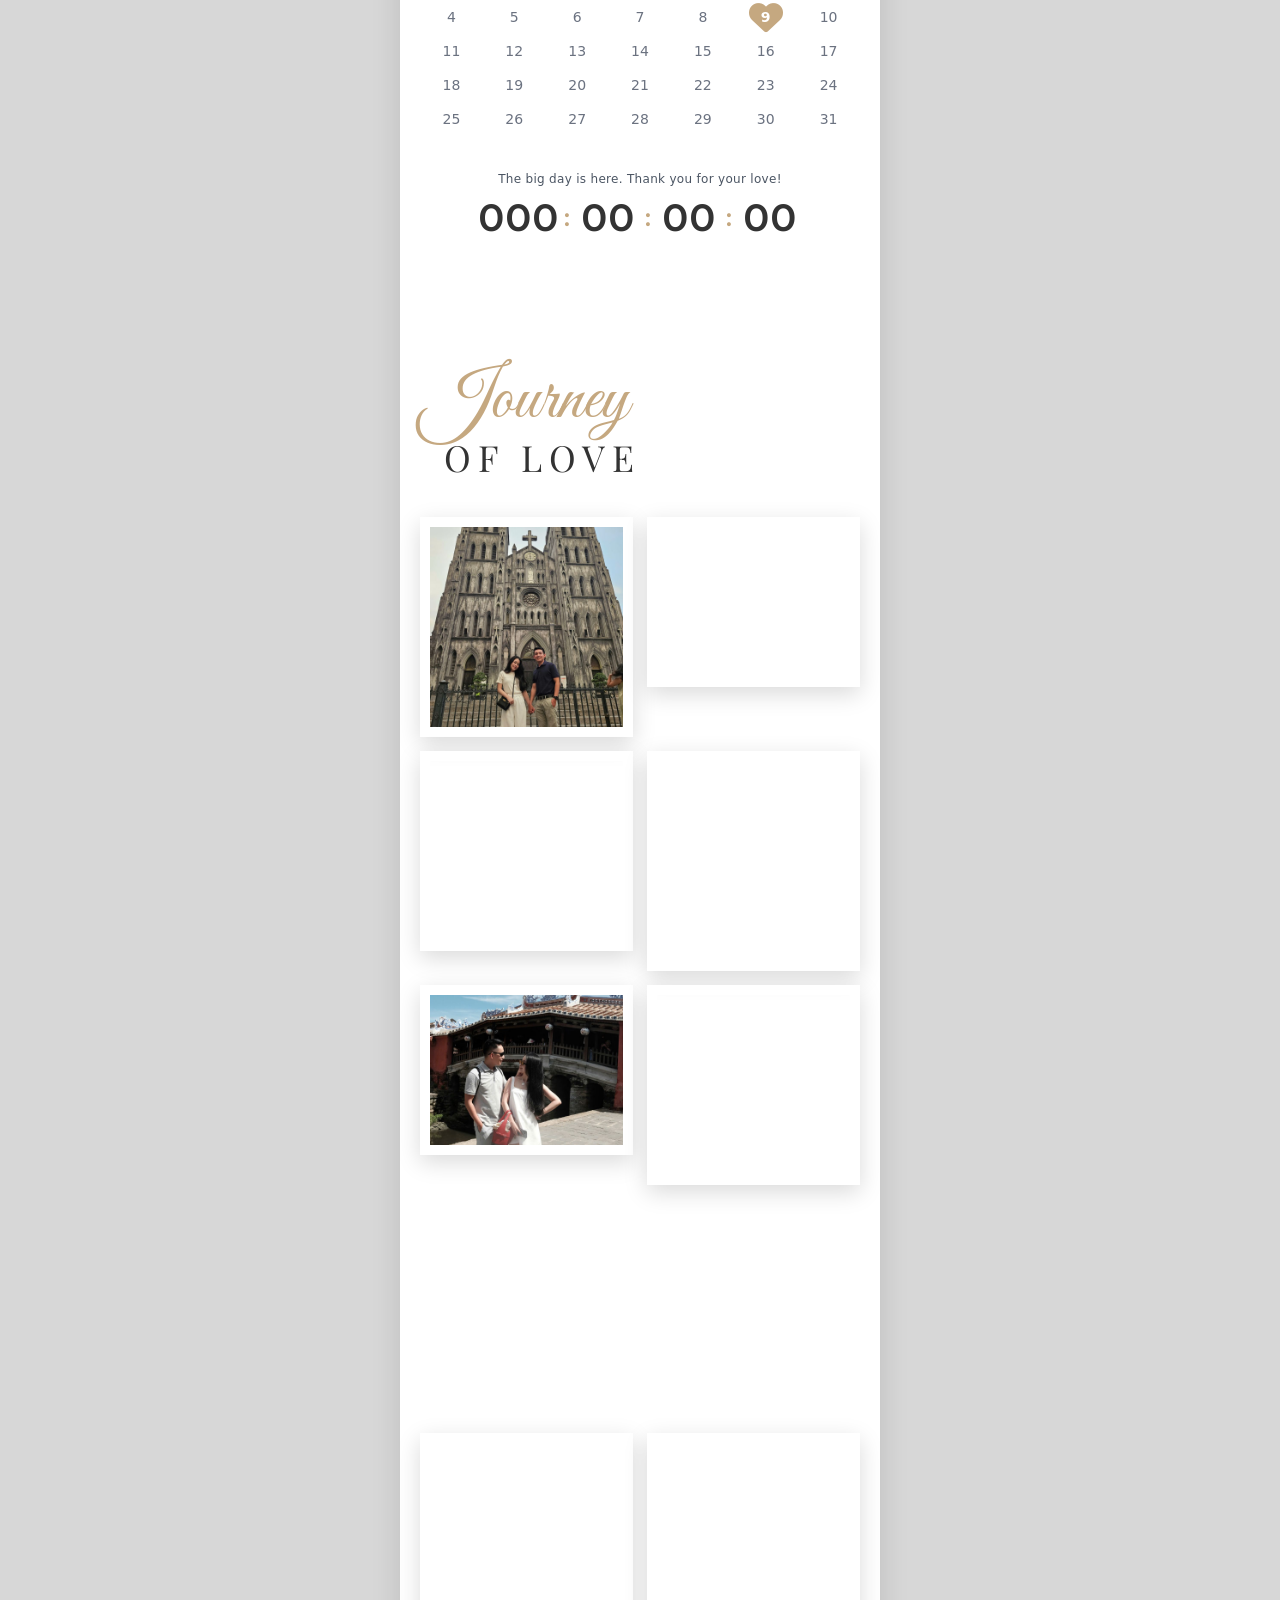
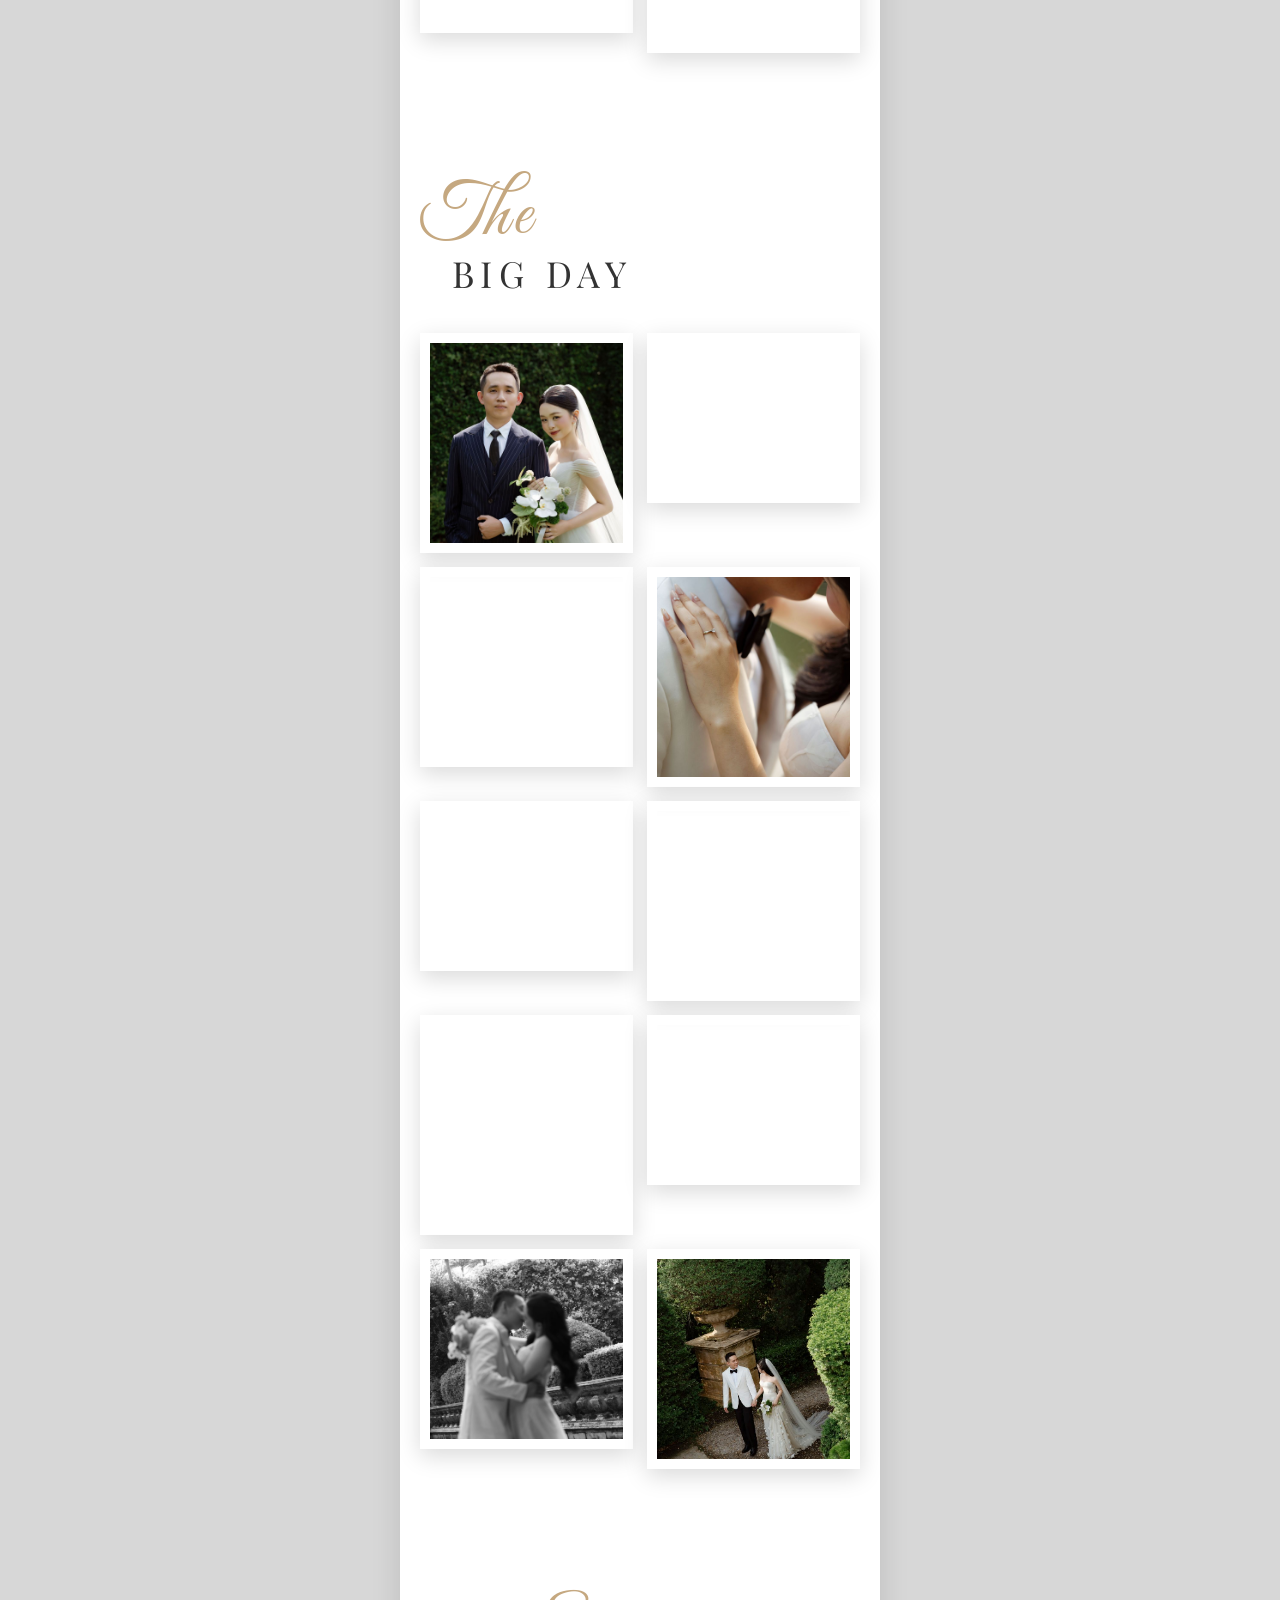
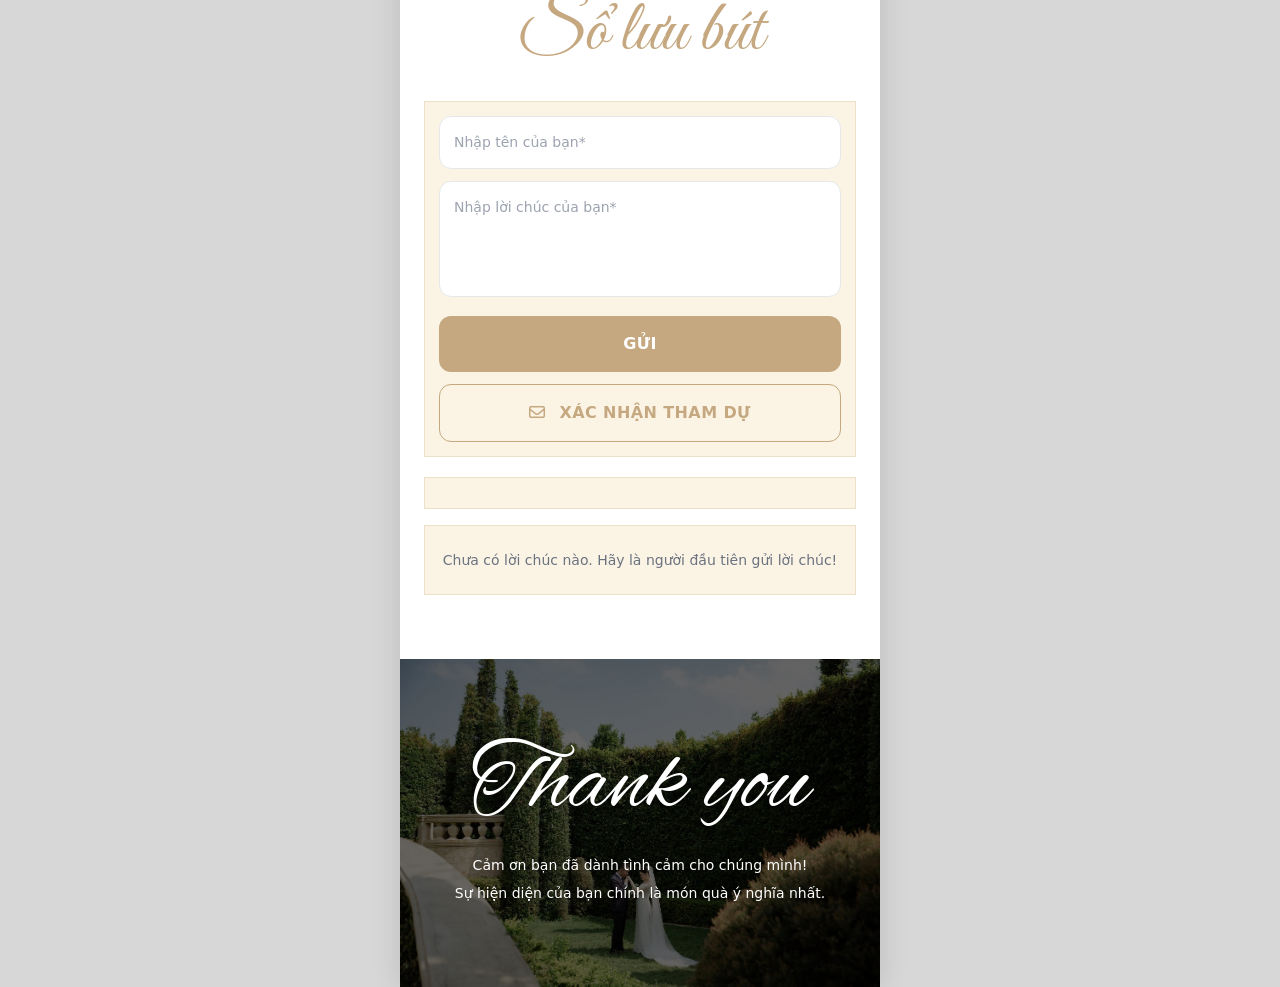
==== commit 95e3418b: "Bump asset version ?v=3" ====
--- a/index.html
+++ b/index.html
@@ -8,8 +8,8 @@
   <link rel="preconnect" href="https://fonts.gstatic.com" crossorigin>
   <link href="https://fonts.googleapis.com/css2?family=Cormorant+Garamond:ital,wght@0,400;0,500;0,600;0,700;1,400&family=Dancing+Script:wght@400;500;600;700&family=Playfair+Display:wght@400;500;600;700&family=Great+Vibes&family=Montserrat:wght@300;400;500;600;700&family=Alex+Brush&display=swap" rel="stylesheet">
   <link rel="stylesheet" href="https://cdnjs.cloudflare.com/ajax/libs/font-awesome/6.5.2/css/all.min.css">
-  <link rel="stylesheet" href="./tailwind.css?v=2">
-  <link rel="stylesheet" href="./styles.css?v=2">
+  <link rel="stylesheet" href="./tailwind.css?v=3">
+  <link rel="stylesheet" href="./styles.css?v=3">
 </head>
 <body class="bg-[#d7d7d7] text-[#333333] font-sans">
   <div class="site-shell">
@@ -273,12 +273,12 @@
     </div>
     <div id="toast" class="toast">Đã ghi nhận thông tin của bạn</div>
   </div>
-  <script src="./text-content.js?v=2"></script>
-  <script src="./image-content.js?v=2"></script>
-  <script src="./asset-content.js?v=2"></script>
-  <script src="./music-content.js?v=2"></script>
-  <script src="./feature-flags.js?v=2"></script>
-  <script src="./sheet-content.js?v=2"></script>
-  <script src="./script.js?v=2"></script>
+  <script src="./text-content.js?v=3"></script>
+  <script src="./image-content.js?v=3"></script>
+  <script src="./asset-content.js?v=3"></script>
+  <script src="./music-content.js?v=3"></script>
+  <script src="./feature-flags.js?v=3"></script>
+  <script src="./sheet-content.js?v=3"></script>
+  <script src="./script.js?v=3"></script>
 </body>
 </html>
--- a/styles.css
+++ b/styles.css
@@ -375,9 +375,6 @@
   line-height: 1.35;
 }
 
-.guestbook-messages-area {
-  display: none !important;
-}
 .scroll-hint {
   position: absolute;
   bottom: 18px;
